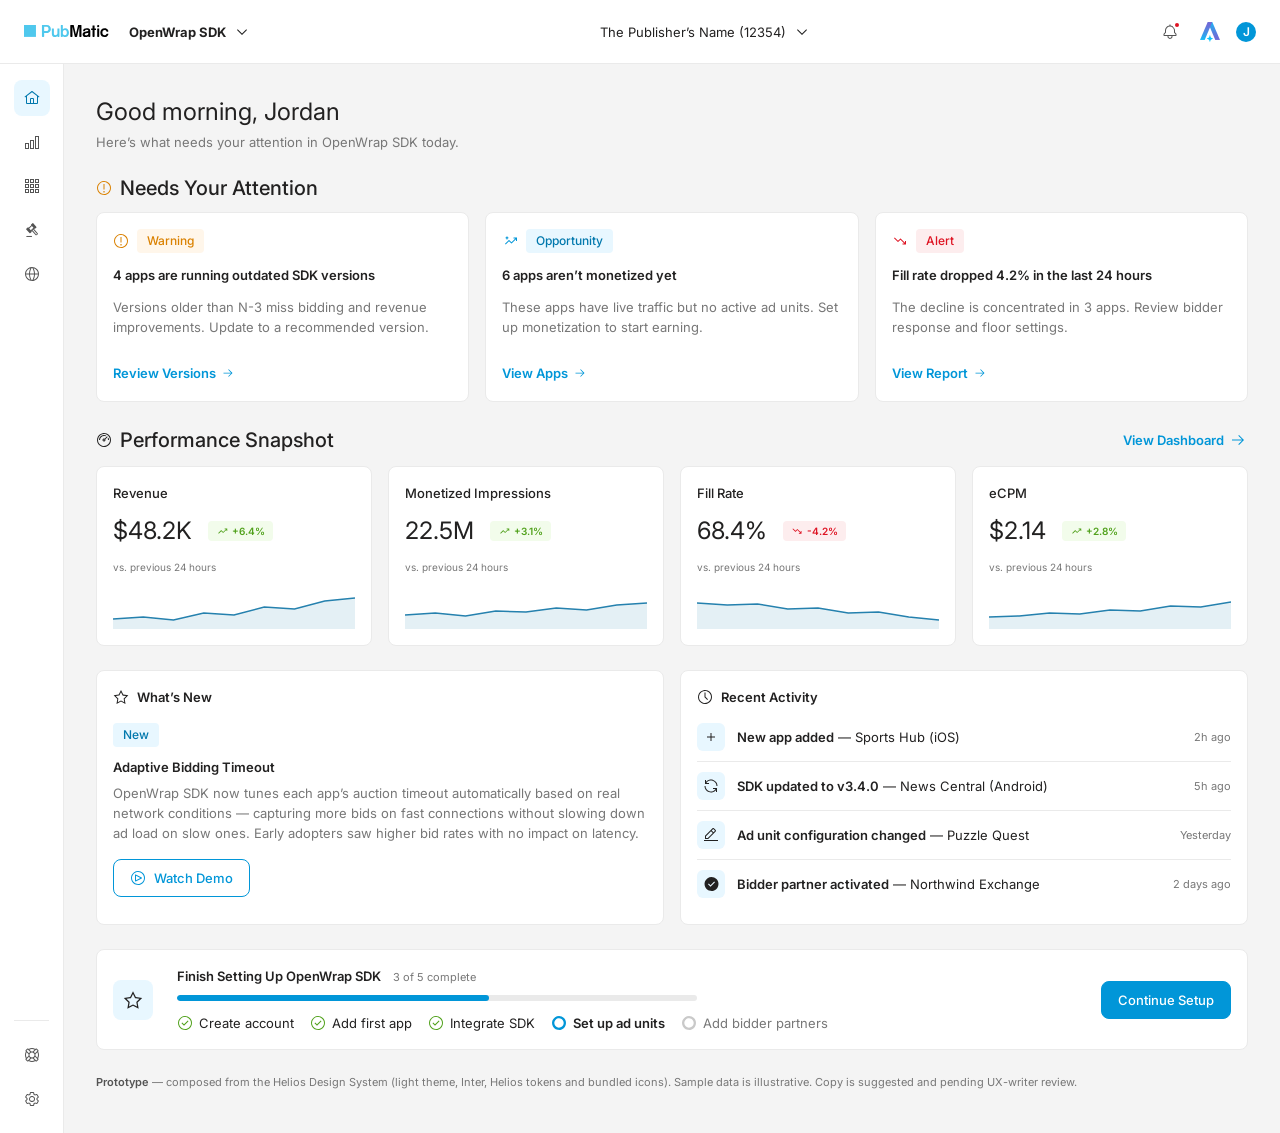
==== index.html @ 905ade4c "Add files via upload" ====
<!DOCTYPE html>
<html lang="en">
<head>
<meta charset="utf-8">
<meta name="viewport" content="width=device-width, initial-scale=1">
<title>OpenWrap SDK — Home</title>
<link rel="preconnect" href="https://fonts.googleapis.com">
<link rel="preconnect" href="https://fonts.gstatic.com" crossorigin>
<link href="https://fonts.googleapis.com/css2?family=Inter:wght@400;500;600;700&display=swap" rel="stylesheet">
<style>
  /* ================= Helios tokens ================= */
  :root{
    --brand-10:#F9FDFF; --brand-20:#E8F7FF; --brand-30:#D5F2FF; --brand-40:#C5EDFF;
    --brand-50:#6DD2FE; --brand-60:#2FBEFE; --brand-70:#05B1FE; --brand-80:#0196D8;
    --brand-90:#0178AD; --brand-100:#016997;
    --gray-10:#FFFFFF; --gray-20:#F9F9F9; --gray-30:#F4F4F4; --gray-40:#EAEAEA;
    --gray-50:#D5D5D5; --gray-60:#C9C9C9; --gray-70:#999999; --gray-80:#777777;
    --gray-90:#545454; --gray-100:#222121;
    --red-20:#FDEDEE; --red-80:#DE1322; --green-20:#F2FCEB; --green-80:#50A11B;
    --orange-20:#FFF6EA; --orange-80:#DA8101;
    --text-primary:#222121; --text-secondary:#0178AD; --text-brand:#0196D8;
    --text-alt:#777777; --text-disabled:#999999; --link:#0196D8;
    --bg-gray:#F4F4F4; --surface:#FFFFFF; --border:#C9C9C9; --border-light:#EAEAEA;
    --divider:#D5D5D5;
    --radius-sm:4px; --radius-md:6px; --radius-lg:8px; --radius-xl:12px;
    --dv-1:#003B5C; --dv-5:#2581AE;
    --shadow-menu:0px 2px 6px rgba(34,33,33,0.3);
  }
  *{box-sizing:border-box;}
  html,body{margin:0;padding:0;}
  body{font-family:'Inter',-apple-system,BlinkMacSystemFont,'Segoe UI',Roboto,sans-serif;
    font-size:13px;line-height:20px;color:var(--text-primary);background:var(--bg-gray);}
  svg{display:block;}
  a{color:var(--link);text-decoration:none;}
  button{font-family:inherit;cursor:pointer;}
  h1,h2,h3{margin:0;color:var(--text-primary);font-weight:400;}

  /* icon helper — sprite symbols use fill:currentColor */
  .ic{flex:none;color:var(--text-primary);}
  .s12{width:12px;height:12px;} .s16{width:16px;height:16px;} .s20{width:20px;height:20px;}

  /* ================= App shell ================= */
  .app{min-height:100vh;display:flex;flex-direction:column;}

  /* ---- Top Nav (64px, white, border-bottom gray/40) ---- */
  .topnav{height:64px;flex:none;background:var(--surface);border-bottom:1px solid var(--gray-40);
    display:flex;align-items:center;justify-content:space-between;padding:0 24px;position:relative;z-index:50;}
  .tn-group{display:flex;align-items:center;}
  .tn-left{gap:16px;}
  .tn-logo{display:block;}
  .tn-trigger{display:inline-flex;align-items:center;gap:8px;background:none;border:none;padding:6px 4px;
    color:var(--text-primary);font-size:13px;line-height:20px;border-radius:var(--radius-sm);}
  .tn-trigger:hover{background:var(--gray-30);}
  .tn-prod{font-weight:700;}
  .tn-acct{font-weight:400;}
  .tn-right{gap:16px;}
  .tn-iconbtn{display:inline-flex;align-items:center;justify-content:center;background:none;border:none;
    padding:6px;border-radius:var(--radius-sm);color:var(--gray-90);}
  .tn-iconbtn:hover{background:var(--gray-30);}
  .avatar{width:20px;height:20px;border-radius:50%;background:var(--brand-80);color:#fff;
    font-size:12px;font-weight:600;display:inline-flex;align-items:center;justify-content:center;border:none;}
  .chev{display:inline-flex;align-items:center;line-height:0;color:var(--text-primary);}

  /* menus */
  .menu{position:absolute;top:100%;background:var(--surface);border-radius:var(--radius-md);
    box-shadow:var(--shadow-menu);z-index:60;overflow:hidden;}
  .menu[hidden]{display:none;}
  .menu-row{display:flex;align-items:center;font-size:13px;line-height:20px;color:var(--text-primary);
    padding:7.5px 16px;width:100%;background:none;border:none;text-align:left;gap:10px;}
  .menu-row:hover{background:var(--gray-30);}
  /* product switcher */
  .menu-prod{width:134px;padding:6px 0;left:24px;}
  .menu-prod .menu-row.active{background:var(--brand-30);color:var(--text-secondary);font-weight:700;}
  /* account selector */
  .menu-acct{width:431px;left:50%;transform:translateX(-50%);}
  .acct-search{padding:16px;}
  .acct-search .field{display:flex;align-items:center;gap:8px;border:1px solid var(--border);
    border-radius:var(--radius-md);padding:10px 7.5px;color:var(--text-alt);}
  .acct-search input{border:none;outline:none;font-family:inherit;font-size:13px;color:var(--text-primary);width:100%;background:none;}
  .acct-cols{display:grid;grid-template-columns:1.4fr 1fr 1.2fr;padding:0 0 8px;}
  .acct-colhead{font-size:10px;font-weight:700;line-height:16px;color:var(--gray-60);padding:0 16px 6px;text-transform:uppercase;}
  .acct-cell{font-size:13px;line-height:20px;padding:7.5px 16px;color:var(--text-primary);}
  .acct-row-sel .acct-cell{background:var(--brand-30);}
  /* profile menu */
  .menu-profile{width:210px;right:24px;left:auto;}
  .pf-details{padding:16px;border-bottom:1px solid var(--gray-40);}
  .pf-name{font-size:13px;font-weight:700;line-height:20px;}
  .pf-acct{font-size:13px;font-weight:600;line-height:20px;color:var(--text-alt);margin-top:2px;}
  .pf-table{margin-top:12px;display:flex;flex-direction:column;gap:8px;}
  .pf-trow{display:flex;gap:16px;}
  .pf-label{width:96px;font-size:13px;font-weight:500;color:var(--text-disabled);}
  .pf-val{font-size:13px;color:var(--text-primary);}
  .pf-action{display:flex;align-items:center;gap:10px;font-size:13px;padding:7.5px 16px;color:var(--text-primary);background:none;border:none;width:100%;text-align:left;}
  .pf-action:hover{background:var(--gray-30);}
  /* notifications */
  .bell-wrap{position:relative;display:inline-flex;}
  .notif-dot{position:absolute;top:3px;right:3px;width:8px;height:8px;border-radius:50%;background:var(--red-80);border:2px solid var(--surface);pointer-events:none;}
  .notif-dot[hidden]{display:none;}
  .notif-menu{position:absolute;top:100%;right:0;width:360px;background:var(--surface);border-radius:var(--radius-md);box-shadow:var(--shadow-menu);z-index:60;overflow:hidden;}
  .notif-menu[hidden]{display:none;}
  .notif-head{display:flex;align-items:center;justify-content:space-between;padding:14px 16px;border-bottom:1px solid var(--gray-40);}
  .notif-head .title{font-size:13px;font-weight:600;color:var(--text-primary);}
  .notif-markall{background:none;border:none;font-size:13px;color:var(--link);padding:0;}
  .notif-markall:hover{text-decoration:underline;}
  .notif-markall[hidden]{display:none;}
  .notif-item{display:flex;gap:12px;padding:14px 16px;border-top:1px solid var(--gray-40);position:relative;background:var(--surface);}
  .notif-item:first-of-type{border-top:none;}
  .notif-ic{width:28px;height:28px;flex:none;border-radius:var(--radius-md);display:flex;align-items:center;justify-content:center;}
  .notif-ic.warn{background:var(--orange-20);color:var(--orange-80);}
  .notif-ic.opp{background:var(--brand-20);color:var(--brand-80);}
  .notif-body{flex:1;min-width:0;}
  .notif-title{font-size:13px;font-weight:600;line-height:18px;color:var(--text-primary);padding-right:14px;}
  .notif-support{font-size:13px;line-height:18px;color:var(--text-alt);margin-top:2px;}
  .notif-foot{display:flex;align-items:center;justify-content:space-between;gap:12px;margin-top:8px;}
  .notif-cta{display:inline-flex;align-items:center;gap:5px;background:none;border:none;padding:0;font-size:13px;font-weight:600;color:var(--link);}
  .notif-cta .ic{color:var(--link);}
  .notif-cta:hover{text-decoration:underline;}
  .notif-time{font-size:11px;line-height:16px;color:var(--text-alt);}
  .row-dot{position:absolute;top:16px;right:16px;width:8px;height:8px;border-radius:50%;background:var(--brand-80);}
  .notif-item:not(.is-unread) .row-dot{display:none;}

  /* ---- Body: collapsed side-nav rail (expands on hover) + content ---- */
  .body{flex:1;position:relative;min-height:0;padding-left:64px;}
  .sidenav{position:absolute;left:0;top:0;bottom:0;width:64px;background:var(--surface);
    border-right:1px solid var(--gray-40);padding:12px 0;display:flex;flex-direction:column;
    overflow:hidden;white-space:nowrap;z-index:40;transition:width .18s ease;}
  .sidenav:hover{width:240px;box-shadow:2px 0 8px rgba(34,33,33,.12);}
  .nav-item{display:flex;align-items:center;height:44px;background:none;border:none;margin:0;padding:0;width:100%;
    text-align:left;color:var(--gray-90);font-size:13px;line-height:20px;text-decoration:none;cursor:pointer;}
  .nav-iconbox{width:36px;height:36px;border-radius:var(--radius-lg);display:flex;align-items:center;
    justify-content:center;flex:none;margin:0 14px;}
  .nav-iconbox .ic{color:var(--gray-90);}
  .nav-item:hover .nav-iconbox{background:var(--gray-30);}
  .nav-item.active .nav-iconbox{background:var(--brand-20);}
  .nav-item.active .nav-iconbox .ic{color:var(--text-secondary);}
  .nav-item.active{color:var(--brand-90);font-weight:600;}
  .nav-label{flex:1;opacity:0;transition:opacity .12s;}
  .nav-count{font-size:11px;font-weight:600;color:var(--text-alt);margin-right:16px;opacity:0;transition:opacity .12s;}
  .nav-groupchev{margin-right:14px;display:inline-flex;align-items:center;line-height:0;opacity:0;transition:opacity .12s,transform .15s;}
  .sidenav:hover .nav-label,.sidenav:hover .nav-count,.sidenav:hover .nav-groupchev{opacity:1;}
  .nav-group[aria-expanded="true"] .nav-groupchev{transform:rotate(180deg);}
  .nav-divider{height:1px;background:var(--gray-40);margin:12px 14px;}
  .nav-spacer{flex:1;}
  .nav-sub{display:flex;flex-direction:column;}
  .sidenav:not(:hover) .nav-sub{display:none;}
  .nav-sub[hidden]{display:none;}
  .nav-subitem{display:flex;align-items:center;height:36px;padding-left:64px;color:var(--gray-90);
    font-size:13px;line-height:20px;text-decoration:none;}
  .nav-subitem:hover{background:var(--gray-30);}
  .nav-subitem.active{background:var(--brand-20);color:var(--brand-90);font-weight:600;}

  .content{height:100%;overflow:auto;background:var(--bg-gray);}
  .wrap{max-width:1240px;margin:0 auto;padding:32px;}

  /* greeting / page title */
  .greeting{margin-bottom:24px;}
  .greeting h1{font-size:24px;line-height:32px;font-weight:400;}
  .greeting p{margin:4px 0 0;font-size:13px;line-height:20px;color:var(--gray-80);}

  /* section heading */
  .sec{margin-bottom:24px;}
  .sec-head{display:flex;align-items:center;justify-content:space-between;margin-bottom:12px;}
  .sec-title{display:flex;align-items:center;gap:8px;font-size:20px;line-height:24px;font-weight:500;color:var(--text-primary);}
  .sec-title .ic{color:var(--text-primary);}
  .link-cta{display:inline-flex;align-items:center;gap:6px;font-size:13px;font-weight:600;color:var(--link);background:none;border:none;padding:4px 2px;}
  .link-cta .ic{color:var(--link);}
  .link-cta:hover{text-decoration:underline;}

  .card{background:var(--surface);border:1px solid var(--border-light);border-radius:var(--radius-lg);}

  /* NEEDS ATTENTION */
  .attn-grid{display:grid;grid-template-columns:repeat(3,1fr);gap:16px;}
  .attn{padding:16px;display:flex;flex-direction:column;gap:12px;}
  .attn-top{display:flex;align-items:center;gap:8px;}
  .chip{display:inline-flex;align-items:center;padding:4px 10px;border-radius:var(--radius-sm);
    font-size:12px;font-weight:500;line-height:16px;}
  .chip-warn{background:var(--orange-20);color:var(--orange-80);}
  .chip-info{background:var(--brand-20);color:var(--text-secondary);}
  .chip-err{background:var(--red-20);color:var(--red-80);}
  .attn-icon-warn{color:var(--orange-80);} .attn-icon-info{color:var(--brand-80);} .attn-icon-err{color:var(--red-80);}
  .attn h3{font-size:13px;line-height:20px;font-weight:600;color:var(--text-primary);}
  .attn p{margin:0;font-size:13px;line-height:20px;color:var(--text-alt);}
  .attn .spacer{flex:1;}
  .attn-cta{display:inline-flex;align-items:center;gap:6px;align-self:flex-start;
    font-size:13px;font-weight:600;color:var(--link);background:none;border:none;padding:4px 0;}
  .attn-cta .ic{color:var(--link);}
  .attn-cta:hover{text-decoration:underline;}

  /* PERFORMANCE SNAPSHOT (Call Out Card style KPIs w/ sparkline) */
  .kpi-grid{display:grid;grid-template-columns:repeat(4,1fr);gap:16px;}
  .kpi{padding:16px;display:flex;flex-direction:column;gap:12px;overflow:hidden;}
  .kpi-label{font-size:13px;font-weight:500;color:var(--text-primary);}
  .kpi-valrow{display:flex;align-items:center;gap:16px;}
  .kpi-val{font-size:24px;line-height:32px;color:var(--text-primary);font-weight:400;}
  .chg{display:inline-flex;align-items:center;gap:4px;padding:2px 8px;border-radius:var(--radius-sm);
    font-size:10px;font-weight:600;line-height:16px;}
  .chg-up{background:var(--green-20);color:var(--green-80);} .chg-up .ic{color:var(--green-80);}
  .chg-dn{background:var(--red-20);color:var(--red-80);} .chg-dn .ic{color:var(--red-80);}
  .kpi-cap{font-size:10px;line-height:16px;color:var(--text-alt);}
  .spark{width:100%;height:40px;margin-top:2px;}

  /* WHAT'S NEW + RECENT ACTIVITY */
  .two-col{display:grid;grid-template-columns:1fr 1fr;gap:16px;}
  .pane{padding:16px;}
  .pane-head{display:flex;align-items:center;gap:8px;margin-bottom:16px;}
  .pane-head h3{font-size:13px;font-weight:600;color:var(--text-primary);}
  .pane-head .ic{color:var(--text-primary);}
  /* whats new */
  .wn-kicker{display:inline-flex;align-items:center;padding:4px 10px;border-radius:var(--radius-sm);
    background:var(--brand-20);color:var(--text-secondary);font-size:12px;font-weight:500;line-height:16px;margin-bottom:10px;}
  .wn-title{font-size:13px;font-weight:600;line-height:20px;margin-bottom:6px;}
  .wn-body{font-size:13px;line-height:20px;color:var(--text-alt);margin:0 0 16px;}
  .btn-secondary{display:inline-flex;align-items:center;gap:8px;background:var(--surface);
    border:1px solid var(--brand-80);color:var(--brand-80);border-radius:var(--radius-lg);
    font-size:13px;font-weight:500;line-height:20px;padding:8px 16px;}
  .btn-secondary .ic{color:var(--brand-80);}
  .btn-secondary:hover{background:var(--brand-20);}
  .btn-primary{display:inline-flex;align-items:center;gap:8px;background:var(--brand-80);
    border:1px solid var(--brand-80);color:#fff;border-radius:var(--radius-lg);
    font-size:13px;font-weight:500;line-height:20px;padding:8px 16px;white-space:nowrap;}
  .btn-primary .ic{color:#fff;}
  .btn-primary:hover:not(:disabled){background:var(--brand-70);border-color:var(--brand-70);}
  .btn-primary:disabled{background:var(--gray-40);border-color:var(--gray-40);color:var(--text-disabled);cursor:default;}
  .btn-primary:disabled .ic{color:var(--green-80);}
  /* recent activity feed */
  .feed{display:flex;flex-direction:column;}
  .feed-row{display:flex;align-items:center;gap:12px;padding:10px 0;border-top:1px solid var(--gray-40);}
  .feed-row:first-child{border-top:none;padding-top:0;}
  .feed-ic{width:28px;height:28px;flex:none;border-radius:var(--radius-md);background:var(--brand-20);
    display:flex;align-items:center;justify-content:center;color:var(--text-secondary);}
  .feed-c{flex:1;min-width:0;}
  .feed-t{font-size:13px;line-height:20px;color:var(--text-primary);}
  .feed-t b{font-weight:600;}
  .feed-s{font-size:11px;line-height:16px;color:var(--text-alt);}
  .feed-time{font-size:11px;line-height:16px;color:var(--text-alt);flex:none;}

  /* GETTING STARTED */
  .gs{padding:16px;display:flex;align-items:center;gap:24px;}
  .gs-icon{width:40px;height:40px;flex:none;border-radius:var(--radius-lg);background:var(--brand-20);
    display:flex;align-items:center;justify-content:center;color:var(--text-secondary);}
  .gs-body{flex:1;min-width:0;}
  .gs-titlerow{display:flex;align-items:baseline;gap:12px;margin-bottom:8px;}
  .gs-title{font-size:13px;font-weight:600;color:var(--text-primary);}
  .gs-pct{font-size:11px;color:var(--text-alt);}
  .gs-progress{height:6px;border-radius:999px;background:var(--gray-40);overflow:hidden;max-width:520px;}
  .gs-progress i{display:block;height:100%;background:var(--brand-80);border-radius:999px;}
  .gs-steps{display:flex;flex-wrap:wrap;gap:16px;margin-top:12px;}
  .gs-step{display:inline-flex;align-items:center;gap:6px;font-size:13px;line-height:20px;color:var(--text-alt);}
  .gs-step.done{color:var(--text-primary);} .gs-step.done .ic{color:var(--green-80);}
  .gs-step.current{color:var(--text-primary);font-weight:600;} .gs-step.current .ic{color:var(--brand-80);}
  .gs-step .ic{color:var(--gray-60);}

  .proto-note{margin-top:24px;font-size:11px;line-height:16px;color:var(--text-alt);}
  .proto-note b{color:var(--gray-90);font-weight:600;}

  /* ---- Version Health drawer ---- */
  .drawer-backdrop{position:fixed;inset:0;background:rgba(34,33,33,.35);z-index:80;opacity:0;transition:opacity .2s;}
  .drawer-backdrop.show{opacity:1;}
  .drawer-backdrop[hidden]{display:none;}
  .drawer{position:fixed;top:0;right:0;bottom:0;width:448px;max-width:92vw;background:var(--surface);z-index:90;
    box-shadow:-4px 0 24px rgba(16,24,40,.18);display:flex;flex-direction:column;transform:translateX(100%);transition:transform .24s ease;}
  .drawer.show{transform:translateX(0);}
  .drawer[hidden]{display:none;}
  .drawer-head{display:flex;justify-content:flex-end;padding:16px 20px 0;flex:none;}
  .drawer-close{background:none;border:none;padding:6px;border-radius:var(--radius-sm);color:var(--gray-90);}
  .drawer-close:hover{background:var(--gray-30);}
  .drawer-body{padding:0 24px 24px;overflow:auto;}
  .drawer-title{font-size:18px;font-weight:700;line-height:24px;margin-bottom:12px;}
  .vh-lead{font-size:13px;line-height:20px;color:var(--text-primary);margin:0 0 20px;}
  .vh-lead b{font-weight:700;}
  .vh-sub{font-size:13px;font-weight:600;margin-bottom:12px;}
  .donut-wrap{display:flex;flex-direction:column;align-items:center;gap:20px;margin-bottom:8px;}
  .donut{width:200px;height:200px;}
  .vh-legend{width:100%;display:flex;flex-direction:column;gap:12px;}
  .lg-row{display:flex;align-items:center;gap:12px;font-size:13px;}
  .lg-dot{width:12px;height:12px;border-radius:3px;flex:none;}
  .lg-name{flex:1;color:var(--text-primary);}
  .lg-apps{width:64px;color:var(--text-alt);}
  .lg-apps b,.lg-req b{color:var(--text-primary);font-weight:600;}
  .lg-req{width:120px;text-align:right;color:var(--text-alt);}
  .drawer-divider{height:1px;background:var(--gray-40);margin:24px 0;}
  .vh-count-title{font-size:13px;font-weight:600;margin-bottom:16px;}
  .vh-controls{display:flex;align-items:center;justify-content:space-between;gap:12px;margin-bottom:16px;}
  .tabs{display:inline-flex;border:1px solid var(--border);border-radius:var(--radius-md);overflow:hidden;}
  .tabs button{border:none;background:none;padding:6px 14px;font-size:13px;color:var(--text-alt);}
  .tabs button.active{background:var(--brand-20);color:var(--text-secondary);font-weight:600;}
  .tabs button+button{border-left:1px solid var(--border);}
  .vh-list{display:flex;flex-direction:column;}
  .vh-item{display:flex;align-items:center;gap:12px;padding:10px 0;border-top:1px solid var(--gray-40);}
  .vh-item:first-child{border-top:none;}
  .vh-ava{width:28px;height:28px;border-radius:50%;flex:none;display:flex;align-items:center;justify-content:center;color:#fff;font-size:12px;font-weight:600;}
  .vh-name{flex:1;font-size:13px;font-weight:600;color:var(--text-primary);}
  .vh-ver{font-size:13px;color:var(--text-alt);font-variant-numeric:tabular-nums;margin-right:4px;white-space:nowrap;}
  .chip{display:inline-flex;align-items:center;padding:4px 10px;border-radius:var(--radius-sm);font-size:12px;font-weight:500;line-height:16px;}
  .chip-warn2{background:var(--orange-20);color:var(--orange-80);}
  .chip-err2{background:var(--red-20);color:var(--red-80);}
  .vh-more{display:block;text-align:center;margin-top:12px;font-size:13px;font-weight:600;color:var(--link);}
  .toast{position:fixed;bottom:24px;left:50%;transform:translateX(-50%) translateY(20px);background:var(--gray-100);
    color:#fff;font-size:13px;font-weight:500;padding:10px 16px;border-radius:var(--radius-md);z-index:100;
    display:flex;align-items:center;gap:8px;opacity:0;transition:opacity .2s,transform .2s;pointer-events:none;}
  .toast.show{opacity:1;transform:translateX(-50%) translateY(0);}
  .toast .ic{color:#fff;}
</style>
</head>
<body>

<!-- ===================== ICON SPRITE (real Helios SVGs, fill→currentColor) ===================== -->
<svg width="0" height="0" style="position:absolute" aria-hidden="true">
  <symbol id="i-chevron-down" viewBox="0 0 16 16"><path d="M8 11L3 6.00005L3.7 5.30005L8 9.60005L12.3 5.30005L13 6.00005L8 11Z" fill="currentColor"/></symbol>
  <symbol id="i-chevron-up" viewBox="0 0 16 16"><path d="M8 5L13 10L12.3 10.7L8 6.4L3.7 10.7L3 10L8 5Z" fill="currentColor"/></symbol>
  <symbol id="i-alert" viewBox="0 0 16 16"><path d="M14.3535 9.6465L13 8.29295V6.5C12.9984 5.26098 12.5374 4.06655 11.7062 3.1477C10.875 2.22884 9.73266 1.65082 8.5 1.5254V0.5H7.5V1.5254C6.26734 1.65082 5.12496 2.22884 4.29377 3.1477C3.46257 4.06655 3.0016 5.26098 3 6.5V8.29295L1.64645 9.6465C1.55269 9.74025 1.50002 9.86741 1.5 10V11.5C1.5 11.6326 1.55268 11.7598 1.64645 11.8536C1.74021 11.9473 1.86739 12 2 12H5.5V12.3884C5.48916 13.0227 5.71276 13.6387 6.12794 14.1183C6.54313 14.598 7.1207 14.9076 7.75 14.9878C8.09757 15.0222 8.44852 14.9836 8.78026 14.8743C9.112 14.765 9.4172 14.5875 9.67622 14.3532C9.93524 14.1189 10.1423 13.8329 10.2842 13.5138C10.4261 13.1946 10.4996 12.8493 10.5 12.5V12H14C14.1326 12 14.2598 11.9473 14.3536 11.8536C14.4473 11.7598 14.5 11.6326 14.5 11.5V10C14.5 9.86741 14.4473 9.74025 14.3535 9.6465ZM9.5 12.5C9.5 12.8978 9.34196 13.2794 9.06066 13.5607C8.77936 13.842 8.39782 14 8 14C7.60218 14 7.22064 13.842 6.93934 13.5607C6.65804 13.2794 6.5 12.8978 6.5 12.5V12H9.5V12.5ZM13.5 11H2.5V10.2071L3.8535 8.8535C3.94727 8.75975 3.99997 8.6326 4 8.5V6.5C4 5.43913 4.42143 4.42172 5.17157 3.67157C5.92172 2.92143 6.93913 2.5 8 2.5C9.06087 2.5 10.0783 2.92143 10.8284 3.67157C11.5786 4.42172 12 5.43913 12 6.5V8.5C12 8.6326 12.0527 8.75975 12.1465 8.8535L13.5 10.2071V11Z" fill="currentColor"/></symbol>
  <symbol id="i-home" viewBox="0 0 32 32"><path d="M16.6123,2.2138a1.01,1.01,0,0,0-1.2427,0L1,13.4194l1.2427,1.5717L4,13.6209V26a2.0041,2.0041,0,0,0,2,2H26a2.0037,2.0037,0,0,0,2-2V13.63L29.7573,15,31,13.4282ZM18,26H14V18h4Zm2,0V18a2.0023,2.0023,0,0,0-2-2H14a2.002,2.002,0,0,0-2,2v8H6V12.0615l10-7.79,10,7.8005V26Z" fill="currentColor"/></symbol>
  <symbol id="i-apps" viewBox="0 0 16 16"><path d="M4 2V4H2V2H4ZM5 1H1V5H5V1ZM9 2V4H7V2H9ZM10 1H6V5H10V1ZM14 2V4H12V2H14ZM15 1H11V5H15V1ZM4 7V9H2V7H4ZM5 6H1V10H5V6ZM9 7V9H7V7H9ZM10 6H6V10H10V6ZM14 7V9H12V7H14ZM15 6H11V10H15V6ZM4 12V14H2V12H4ZM5 11H1V15H5V11ZM9 12V14H7V12H9ZM10 11H6V15H10V11ZM14 12V14H12V12H14ZM15 11H11V15H15V11Z" fill="currentColor"/></symbol>
  <symbol id="i-reporting" viewBox="0 0 16 16"><path d="M15 15H11V2H15V15ZM12 14H14V3H12V14Z" fill="currentColor"/><path d="M10 15H6V6H10V15ZM7 14H9V7H7V14Z" fill="currentColor"/><path d="M5 15H1V9H5V15ZM2 14H4V10H2V14Z" fill="currentColor"/></symbol>
  <symbol id="i-performance" viewBox="0 0 16 16"><path d="M8.00001 4.00001C8.53649 3.99948 9.06753 4.10753 9.56116 4.31766L10.3092 3.56961C9.54767 3.1709 8.6961 2.97554 7.83692 3.00245C6.97775 3.02935 6.14007 3.2776 5.40497 3.72318C4.66987 4.16875 4.06225 4.79655 3.64092 5.54581C3.21959 6.29507 2.99883 7.14041 3 8.00001H4C4.00122 6.93952 4.42304 5.92281 5.17292 5.17293C5.9228 4.42304 6.93951 4.00123 8.00001 4.00001Z" fill="currentColor"/><path fill-rule="evenodd" clip-rule="evenodd" d="M11 4.29297L11.7071 5.00002L9.3497 7.35737C9.44744 7.55758 9.49881 7.77723 9.5 8.00002C9.5 8.29669 9.41203 8.5867 9.24721 8.83337C9.08238 9.08005 8.84811 9.27231 8.57403 9.38584C8.29994 9.49937 7.99834 9.52907 7.70737 9.4712C7.41639 9.41332 7.14912 9.27046 6.93934 9.06068C6.72956 8.8509 6.5867 8.58363 6.52882 8.29265C6.47094 8.00168 6.50065 7.70008 6.61418 7.42599C6.72771 7.1519 6.91997 6.91764 7.16665 6.75281C7.41332 6.58799 7.70333 6.50002 8 6.50002C8.22279 6.50121 8.44244 6.55258 8.64265 6.65032L11 4.29297ZM7.72222 8.41575C7.80444 8.47069 7.90111 8.50002 8 8.50002C8.13256 8.49985 8.25963 8.44711 8.35336 8.35338C8.44709 8.25965 8.49983 8.13257 8.5 8.00002C8.5 7.90113 8.47068 7.80446 8.41574 7.72223C8.3608 7.64001 8.28271 7.57592 8.19134 7.53808C8.09998 7.50024 7.99945 7.49033 7.90246 7.50963C7.80547 7.52892 7.71637 7.57654 7.64645 7.64647C7.57652 7.71639 7.5289 7.80548 7.50961 7.90247C7.49032 7.99946 7.50022 8.1 7.53806 8.19136C7.5759 8.28272 7.63999 8.36081 7.72222 8.41575Z" fill="currentColor"/><path d="M12.4304 5.69092C12.8046 6.40309 13.0001 7.19553 13 8.00002H12C12.0006 7.46356 11.8925 6.93255 11.6824 6.43897L12.4304 5.69092Z" fill="currentColor"/><path fill-rule="evenodd" clip-rule="evenodd" d="M4.11101 13.8203C5.26216 14.5895 6.61553 15 8 15C9.85588 14.9979 11.6351 14.2597 12.9474 12.9474C14.2597 11.6351 14.9979 9.85588 15 8C15 6.61553 14.5895 5.26216 13.8203 4.11101C13.0511 2.95987 11.9579 2.06266 10.6788 1.53285C9.3997 1.00303 7.99224 0.86441 6.63437 1.13451C5.2765 1.4046 4.02922 2.07129 3.05026 3.05026C2.07129 4.02922 1.4046 5.2765 1.13451 6.63437C0.86441 7.99224 1.00303 9.3997 1.53285 10.6788C2.06266 11.9579 2.95987 13.0511 4.11101 13.8203ZM4.66658 3.01119C5.65328 2.3519 6.81332 2 8 2C9.59075 2.00182 11.1158 2.63454 12.2406 3.75936C13.3655 4.88419 13.9982 6.40926 14 8C14 9.18669 13.6481 10.3467 12.9888 11.3334C12.3295 12.3201 11.3925 13.0892 10.2961 13.5433C9.19975 13.9974 7.99335 14.1162 6.82946 13.8847C5.66558 13.6532 4.59648 13.0818 3.75736 12.2426C2.91825 11.4035 2.3468 10.3344 2.11529 9.17054C1.88378 8.00666 2.0026 6.80026 2.45673 5.7039C2.91085 4.60755 3.67989 3.67047 4.66658 3.01119Z" fill="currentColor"/></symbol>
  <symbol id="i-domains" viewBox="0 0 16 16"><path d="M8 1C6.61553 1 5.26216 1.41054 4.11101 2.17971C2.95987 2.94888 2.06266 4.04213 1.53285 5.32122C1.00303 6.6003 0.86441 8.00776 1.13451 9.36563C1.4046 10.7235 2.07129 11.9708 3.05026 12.9497C4.02922 13.9287 5.2765 14.5954 6.63437 14.8655C7.99224 15.1356 9.3997 14.997 10.6788 14.4672C11.9579 13.9373 13.0511 13.0401 13.8203 11.889C14.5895 10.7378 15 9.38447 15 8C15 6.14348 14.2625 4.36301 12.9497 3.05025C11.637 1.7375 9.85652 1 8 1ZM14 7.5H11C10.9416 5.65854 10.4646 3.85458 9.605 2.225C10.7893 2.54895 11.8457 3.22842 12.6316 4.17171C13.4175 5.115 13.8952 6.27669 14 7.5ZM8 14C7.88846 14.0075 7.77654 14.0075 7.665 14C6.62915 12.3481 6.05426 10.4491 6 8.5H10C9.95026 10.4477 9.38058 12.3466 8.35 14C8.23348 14.0082 8.11653 14.0082 8 14ZM6 7.5C6.04975 5.55234 6.61942 3.65341 7.65 2C7.87264 1.97498 8.09737 1.97498 8.32 2C9.36114 3.6504 9.94124 5.54953 10 7.5H6ZM6.38 2.225C5.52565 3.85582 5.05373 5.65972 5 7.5H2C2.10485 6.27669 2.58247 5.115 3.3684 4.17171C4.15432 3.22842 5.21072 2.54895 6.395 2.225H6.38ZM2.025 8.5H5.025C5.07718 10.3399 5.54739 12.1438 6.4 13.775C5.21943 13.4476 4.16739 12.7666 3.38528 11.8236C2.60317 10.8806 2.12848 9.72076 2.025 8.5ZM9.605 13.775C10.4646 12.1454 10.9416 10.3415 11 8.5H14C13.8952 9.72331 13.4175 10.885 12.6316 11.8283C11.8457 12.7716 10.7893 13.4511 9.605 13.775Z" fill="currentColor"/></symbol>
  <symbol id="i-bid" viewBox="0 0 16 16"><path fill-rule="evenodd" clip-rule="evenodd" d="M7.09968 2.41405C6.89261 2.59674 6.87285 2.9127 7.05554 3.11977L7.27745 3.3713L4.5996 5.73386L4.39393 5.50075C4.21124 5.29368 3.89528 5.27392 3.68821 5.45661L2.27371 6.70457C2.06664 6.88726 2.04687 7.20323 2.22956 7.4103L5.48531 11.1005C5.668 11.3076 5.98396 11.3274 6.19104 11.1447L7.60553 9.8967C7.81261 9.71401 7.83237 9.39804 7.64968 9.19097L7.42788 8.93958L7.66927 8.72661L11.5215 13.0929C11.6674 13.2583 11.8863 13.347 12.1299 13.3397C12.3737 13.3326 12.6228 13.2297 12.8216 13.0549L13.5155 12.4428C13.6136 12.3562 13.6976 12.2536 13.7607 12.1421C13.8239 12.0307 13.8661 11.9117 13.8846 11.7924C13.9031 11.6732 13.8981 11.5553 13.8686 11.4467C13.8392 11.338 13.7875 11.2396 13.7154 11.1578L9.86291 6.79124L10.1057 6.57701L10.3113 6.80999C10.494 7.01707 10.8099 7.03683 11.017 6.85414L12.4315 5.60618C12.6386 5.42349 12.6583 5.10752 12.4757 4.90045L9.21991 1.21023C9.03722 1.00316 8.72126 0.983395 8.51418 1.16609L7.09968 2.41405ZM12.2714 12.4313L8.41914 8.06502L9.11304 7.45283L12.9655 11.8194L12.2714 12.4313ZM7.93903 4.12117L9.44415 5.82714L6.7663 8.18971L5.26118 6.48373L7.93903 4.12117Z" fill="currentColor"/><path d="M2.37109 13.9595H7.91365V14.9595H2.37109V13.9595Z" fill="currentColor"/></symbol>
  <symbol id="i-settings" viewBox="0 0 16 16"><path d="M13.5 8.37996C13.5 8.25496 13.5 8.12996 13.5 7.99996C13.5 7.86996 13.5 7.74496 13.5 7.61496L14.46 6.77496C14.637 6.61898 14.7531 6.40547 14.7879 6.17216C14.8226 5.93885 14.7738 5.70075 14.65 5.49996L13.47 3.49996C13.3823 3.34809 13.2562 3.22195 13.1044 3.13419C12.9526 3.04643 12.7804 3.00014 12.605 2.99996C12.4963 2.99913 12.3882 3.01601 12.285 3.04996L11.07 3.45996C10.8602 3.32056 10.6414 3.19529 10.415 3.08496L10.16 1.82496C10.1143 1.59476 9.98905 1.38798 9.80623 1.24081C9.62341 1.09364 9.39466 1.01546 9.16 1.01996H6.82C6.58535 1.01546 6.3566 1.09364 6.17378 1.24081C5.99096 1.38798 5.86573 1.59476 5.82 1.82496L5.565 3.08496C5.33697 3.19526 5.11649 3.32053 4.905 3.45996L3.715 3.02996C3.61065 3.00277 3.50259 2.99264 3.395 2.99996C3.21964 3.00014 3.04741 3.04643 2.89559 3.13419C2.74376 3.22195 2.61769 3.34809 2.53 3.49996L1.35 5.49996C1.2333 5.70045 1.18993 5.93529 1.22733 6.16424C1.26473 6.39319 1.38057 6.60202 1.555 6.75496L2.5 7.61996C2.5 7.74496 2.5 7.86996 2.5 7.99996C2.5 8.12996 2.5 8.25496 2.5 8.38496L1.555 9.22496C1.37564 9.37896 1.25663 9.59152 1.2191 9.82493C1.18158 10.0583 1.22795 10.2975 1.35 10.5L2.53 12.5C2.61769 12.6518 2.74376 12.778 2.89559 12.8657C3.04741 12.9535 3.21964 12.9998 3.395 13C3.50368 13.0008 3.61176 12.9839 3.715 12.95L4.93 12.54C5.13977 12.6794 5.35859 12.8046 5.585 12.915L5.84 14.175C5.88573 14.4052 6.01096 14.6119 6.19378 14.7591C6.3766 14.9063 6.60535 14.9845 6.84 14.98H9.2C9.43466 14.9845 9.66341 14.9063 9.84623 14.7591C10.029 14.6119 10.1543 14.4052 10.2 14.175L10.455 12.915C10.683 12.8047 10.9035 12.6794 11.115 12.54L12.325 12.95C12.4282 12.9839 12.5363 13.0008 12.645 13C12.8204 12.9998 12.9926 12.9535 13.1444 12.8657C13.2962 12.778 13.4223 12.6518 13.51 12.5L14.65 10.5C14.7667 10.2995 14.8101 10.0646 14.7727 9.83568C14.7353 9.60672 14.6194 9.3979 14.445 9.24496L13.5 8.37996ZM12.605 12L10.89 11.42C10.4885 11.76 10.0297 12.0258 9.535 12.205L9.18 14H6.82L6.465 12.225C5.97422 12.0407 5.51786 11.7754 5.115 11.44L3.395 12L2.215 9.99996L3.575 8.79996C3.48255 8.28239 3.48255 7.75253 3.575 7.23496L2.215 5.99996L3.395 3.99996L5.11 4.57996C5.51147 4.23991 5.97031 3.97409 6.465 3.79496L6.82 1.99996H9.18L9.535 3.77496C10.0258 3.95917 10.4821 4.22453 10.885 4.55996L12.605 3.99996L13.785 5.99996L12.425 7.19996C12.5175 7.71753 12.5175 8.24739 12.425 8.76496L13.785 9.99996L12.605 12Z" fill="currentColor"/><path d="M8 11C7.40666 11 6.82664 10.824 6.33329 10.4944C5.83995 10.1647 5.45543 9.69619 5.22837 9.14801C5.0013 8.59983 4.94189 7.99663 5.05765 7.41469C5.1734 6.83275 5.45913 6.2982 5.87868 5.87864C6.29824 5.45908 6.83279 5.17336 7.41473 5.0576C7.99668 4.94185 8.59988 5.00126 9.14805 5.22832C9.69623 5.45538 10.1648 5.8399 10.4944 6.33325C10.8241 6.8266 11 7.40662 11 7.99996C11.004 8.39504 10.9292 8.78695 10.7798 9.15274C10.6305 9.51853 10.4096 9.85084 10.1303 10.1302C9.85089 10.4096 9.51857 10.6304 9.15278 10.7798C8.787 10.9291 8.39508 11.004 8 11ZM8 5.99996C7.73568 5.9938 7.47285 6.04133 7.22741 6.13965C6.98198 6.23798 6.75904 6.38508 6.57208 6.57204C6.38512 6.75899 6.23803 6.98193 6.1397 7.22737C6.04137 7.4728 5.99385 7.73563 6 7.99996C5.99385 8.26429 6.04137 8.52712 6.1397 8.77255C6.23803 9.01799 6.38512 9.24092 6.57208 9.42788C6.75904 9.61484 6.98198 9.76193 7.22741 9.86026C7.47285 9.95859 7.73568 10.0061 8 9.99996C8.26433 10.0061 8.52716 9.95859 8.7726 9.86026C9.01803 9.76193 9.24097 9.61484 9.42793 9.42788C9.61489 9.24092 9.76198 9.01799 9.86031 8.77255C9.95864 8.52712 10.0062 8.26429 10 7.99996C10.0062 7.73563 9.95864 7.4728 9.86031 7.22737C9.76198 6.98193 9.61489 6.75899 9.42793 6.57204C9.24097 6.38508 9.01803 6.23798 8.7726 6.13965C8.52716 6.04133 8.26433 5.9938 8 5.99996Z" fill="currentColor"/></symbol>
  <symbol id="i-support" viewBox="0 0 16 16"><path d="M14.113 11.4061C14.6946 10.3651 15 9.19256 15 8.00013C15 6.80769 14.6946 5.63511 14.113 4.59413L14.207 4.50013C14.3943 4.31246 14.4994 4.05819 14.4994 3.7931C14.4994 3.52801 14.3943 3.27374 14.207 3.08608L12.9142 1.79308C12.7265 1.60589 12.4722 1.50077 12.2071 1.50077C11.942 1.50077 11.6877 1.60589 11.5 1.79308L11.4061 1.88683C10.3651 1.3053 9.1925 1 8.00005 1C6.80761 1 5.63502 1.3053 4.59398 1.88683L4.49998 1.79308C4.31229 1.60584 4.058 1.50069 3.79288 1.50069C3.52776 1.50069 3.27347 1.60584 3.08578 1.79308L1.79293 3.08608C1.6057 3.27374 1.50055 3.52801 1.50055 3.7931C1.50055 4.05819 1.6057 4.31246 1.79293 4.50013L1.88683 4.59388C1.3053 5.63498 1 6.80762 1 8.00013C1 9.19263 1.3053 10.3653 1.88683 11.4064L1.79293 11.5001C1.6057 11.6878 1.50055 11.9421 1.50055 12.2072C1.50055 12.4722 1.6057 12.7265 1.79293 12.9142L3.08578 14.2072C3.27345 14.3945 3.52775 14.4996 3.79288 14.4996C4.05801 14.4996 4.31231 14.3945 4.49998 14.2072L4.59398 14.1132C5.635 14.6947 6.80757 15.0001 8.00002 15.0001C9.19247 15.0002 10.3651 14.6949 11.4061 14.1134L11.5 14.2072C11.6877 14.3945 11.942 14.4996 12.2071 14.4996C12.4722 14.4996 12.7265 14.3945 12.9142 14.2072L14.207 12.9142C14.3943 12.7265 14.4994 12.4722 14.4994 12.2072C14.4994 11.9421 14.3943 11.6878 14.207 11.5001L14.113 11.4061ZM14 8.00013C13.9997 8.92524 13.7849 9.8377 13.3727 10.6659L11.4253 8.71838C11.5249 8.24472 11.5249 7.75553 11.4253 7.28188L13.3727 5.33438C13.7849 6.16255 13.9997 7.07501 14 8.00013ZM13.5 3.79308L11.0327 6.26038C10.7231 5.7231 10.2772 5.27709 9.73998 4.96743L12.2071 2.50013L13.5 3.79308ZM7.99998 10.5001C7.50553 10.5001 7.02218 10.3535 6.61105 10.0788C6.19993 9.8041 5.8795 9.41365 5.69028 8.95683C5.50106 8.50002 5.45155 7.99735 5.54802 7.5124C5.64448 7.02745 5.88258 6.58199 6.23221 6.23236C6.58184 5.88273 7.0273 5.64463 7.51225 5.54816C7.99721 5.4517 8.49987 5.50121 8.95669 5.69043C9.4135 5.87965 9.80395 6.20008 10.0787 6.6112C10.3534 7.02232 10.5 7.50567 10.5 8.00013C10.4992 8.66294 10.2356 9.29838 9.76691 9.76706C9.29823 10.2357 8.66279 10.4994 7.99998 10.5001ZM10.6577 2.63538L8.71823 4.57483C8.24458 4.47523 7.75538 4.47523 7.28173 4.57483L5.34228 2.63538C6.17134 2.23603 7.07975 2.02864 7.99998 2.02864C8.92021 2.02864 9.82861 2.23603 10.6577 2.63538ZM3.79293 2.50013L6.26023 4.96743C5.72295 5.27708 5.27694 5.72309 4.96728 6.26038L2.49998 3.79308L3.79293 2.50013ZM1.99998 8.00013C2.0003 7.07507 2.21502 6.16268 2.62728 5.33458L4.57468 7.28188C4.47508 7.75553 4.47508 8.24472 4.57468 8.71838L2.62728 10.6657C2.21502 9.83757 2.0003 8.92518 1.99998 8.00013ZM3.79283 13.5001L2.49998 12.2072L4.96728 9.74013C5.27691 10.2774 5.72293 10.7234 6.26023 11.0331L3.79283 13.5001ZM5.34228 13.3651L7.28173 11.4257C7.75538 11.5253 8.24458 11.5253 8.71823 11.4257L10.6577 13.3651C9.82861 13.7645 8.92021 13.9719 7.99998 13.9719C7.07975 13.9719 6.17134 13.7645 5.34228 13.3651ZM12.2073 13.5001L9.73998 11.0328C10.2771 10.7232 10.7231 10.2773 11.0327 9.74013L13.5 12.2072L12.2073 13.5001Z" fill="currentColor"/></symbol>
  <symbol id="i-warning-1" viewBox="0 0 16 16"><path d="M8 1C6.61553 1 5.26216 1.41054 4.11101 2.17971C2.95987 2.94888 2.06266 4.04213 1.53285 5.32122C1.00303 6.6003 0.86441 8.00776 1.13451 9.36563C1.4046 10.7235 2.07129 11.9708 3.05026 12.9497C4.02922 13.9287 5.2765 14.5954 6.63437 14.8655C7.99224 15.1356 9.3997 14.997 10.6788 14.4672C11.9579 13.9373 13.0511 13.0401 13.8203 11.889C14.5895 10.7378 15 9.38447 15 8C15 6.14348 14.2625 4.36301 12.9497 3.05025C11.637 1.7375 9.85652 1 8 1ZM8 14C6.81332 14 5.65328 13.6481 4.66658 12.9888C3.67989 12.3295 2.91085 11.3925 2.45673 10.2961C2.0026 9.19974 1.88378 7.99334 2.11529 6.82946C2.3468 5.66557 2.91825 4.59647 3.75736 3.75736C4.59648 2.91824 5.66558 2.3468 6.82946 2.11529C7.99335 1.88378 9.19975 2.0026 10.2961 2.45672C11.3925 2.91085 12.3295 3.67988 12.9888 4.66658C13.6481 5.65327 14 6.81331 14 8C14 9.5913 13.3679 11.1174 12.2426 12.2426C11.1174 13.3679 9.5913 14 8 14Z" fill="currentColor"/><path d="M8.5 4H7.5V9.5H8.5V4Z" fill="currentColor"/><path d="M8 11C7.85167 11 7.70666 11.044 7.58333 11.1264C7.45999 11.2088 7.36386 11.3259 7.30709 11.463C7.25033 11.6 7.23548 11.7508 7.26441 11.8963C7.29335 12.0418 7.36478 12.1754 7.46967 12.2803C7.57456 12.3852 7.7082 12.4566 7.85369 12.4856C7.99917 12.5145 8.14997 12.4997 8.28701 12.4429C8.42406 12.3861 8.54119 12.29 8.6236 12.1667C8.70602 12.0433 8.75 11.8983 8.75 11.75C8.75 11.5511 8.67098 11.3603 8.53033 11.2197C8.38968 11.079 8.19892 11 8 11Z" fill="currentColor"/></symbol>
  <symbol id="i-yield" viewBox="0 0 16 16"><path d="M15 4.5H11.5V5.5H13.295L9.5 9.295L7.355 7.145C7.30852 7.09814 7.25322 7.06094 7.19229 7.03555C7.13136 7.01017 7.06601 6.9971 7 6.9971C6.93399 6.9971 6.86864 7.01017 6.80771 7.03555C6.74678 7.06094 6.69148 7.09814 6.645 7.145L3 10.795L3.705 11.5L7 8.205L9.145 10.355C9.19148 10.4019 9.24678 10.4391 9.30771 10.4644C9.36864 10.4898 9.43399 10.5029 9.5 10.5029C9.56601 10.5029 9.63136 10.4898 9.69229 10.4644C9.75322 10.4391 9.80852 10.4019 9.855 10.355L14 6.205V8H15V4.5Z" fill="currentColor"/><mask id="mask0_6426_7" style="mask-type:luminance" maskUnits="userSpaceOnUse" x="3" y="3" width="4" height="4"><path d="M6.90681 4.88578C5.72801 4.61538 5.38323 4.27506 5.11299 3.09091C5.08503 2.9697 4.91264 2.9697 4.88468 3.09091C4.61444 4.2704 4.27432 4.61538 3.09086 4.88578C2.96971 4.91375 2.96971 5.08625 3.09086 5.11422C4.26966 5.38462 4.61444 5.72494 4.88468 6.90909C4.91264 7.0303 5.08503 7.0303 5.11299 6.90909C5.38323 5.7296 5.72336 5.38462 6.90681 5.11422C6.96739 5.10023 7 5.04895 7 4.99767C7 4.94639 6.96739 4.8951 6.90681 4.88112" fill="white"/></mask><g mask="url(#mask0_6426_7)"><path d="M7.66046 7.70711V2.29297L2.29296 2.29297V7.70711H7.66046Z" fill="currentColor"/></g></symbol>
  <symbol id="i-trend-down" viewBox="0 0 16 16"><path d="M10.5 11.5H14V8H13V9.795L8.855 5.645C8.80852 5.59814 8.75322 5.56094 8.69229 5.53555C8.63136 5.51017 8.56601 5.4971 8.5 5.4971C8.43399 5.4971 8.36864 5.51017 8.30771 5.53555C8.24678 5.56094 8.19148 5.59814 8.145 5.645L6 7.795L2.705 4.5L2 5.205L5.645 8.855C5.69148 8.90186 5.74678 8.93906 5.80771 8.96445C5.86864 8.98983 5.93399 9.0029 6 9.0029C6.06601 9.0029 6.13136 8.98983 6.19229 8.96445C6.25322 8.93906 6.30852 8.90186 6.355 8.855L8.5 6.705L12.295 10.5H10.5V11.5Z" fill="currentColor"/></symbol>
  <symbol id="i-trend-up" viewBox="0 0 16 16"><path d="M15 4.5H11.5V5.5H13.295L9.5 9.295L7.355 7.145C7.30852 7.09814 7.25322 7.06094 7.19229 7.03555C7.13136 7.01017 7.06601 6.9971 7 6.9971C6.93399 6.9971 6.86864 7.01017 6.80771 7.03555C6.74678 7.06094 6.69148 7.09814 6.645 7.145L3 10.795L3.705 11.5L7 8.205L9.145 10.355C9.19148 10.4019 9.24678 10.4391 9.30771 10.4644C9.36864 10.4898 9.43399 10.5029 9.5 10.5029C9.56601 10.5029 9.63136 10.4898 9.69229 10.4644C9.75322 10.4391 9.80852 10.4019 9.855 10.355L14 6.205V8H15V4.5Z" fill="currentColor"/></symbol>
  <symbol id="i-arrow-right" viewBox="0 0 16 16"><path d="M9 3L8.285 3.6965L12.075 7.5H2V8.5H12.075L8.285 12.2865L9 13L14 8L9 3Z" fill="currentColor"/></symbol>
  <symbol id="i-star" viewBox="0 0 16 16"><path d="M8.00001 3.26L9.38001 6.05L9.61001 6.55L10.11 6.625L13.19 7.07L11 9.22L10.625 9.585L10.715 10.085L11.24 13.15L8.48501 11.705L8.00001 11.5L7.53501 11.745L4.78001 13.17L5.28001 10.105L5.37001 9.605L5.00001 9.22L2.79001 7.045L5.87001 6.6L6.37001 6.525L6.60001 6.025L8.00001 3.26ZM8.00001 1L5.72501 5.61L0.640015 6.345L4.32001 9.935L3.45001 15L8.00001 12.61L12.55 15L11.68 9.935L15.36 6.35L10.275 5.61L8.00001 1Z" fill="currentColor"/></symbol>
  <symbol id="i-play" viewBox="0 0 16 16"><path fill-rule="evenodd" clip-rule="evenodd" d="M5.14645 11.3536C5.24021 11.4474 5.36739 11.5001 5.5 11.5001C5.57763 11.5001 5.6542 11.482 5.72365 11.4473L11.7236 8.44731C11.8067 8.40579 11.8766 8.34195 11.9254 8.26296C11.9743 8.18396 12.0001 8.09293 12.0001 8.00006C12.0001 7.90719 11.9743 7.81615 11.9254 7.73716C11.8766 7.65816 11.8067 7.59433 11.7236 7.55281L5.72365 4.55281C5.64742 4.51468 5.5627 4.49668 5.47755 4.5005C5.3924 4.50433 5.30964 4.52986 5.23713 4.57468C5.16462 4.61949 5.10478 4.68209 5.06327 4.75655C5.02177 4.831 4.99999 4.91482 5 5.00006V11.0001C5 11.1327 5.05268 11.2598 5.14645 11.3536ZM10.3821 8.00006L6 10.1911V5.80901L10.3821 8.00006Z" fill="currentColor"/><path fill-rule="evenodd" clip-rule="evenodd" d="M4.11101 2.17971C5.26216 1.41054 6.61553 1 8 1C9.85652 1 11.637 1.7375 12.9497 3.05025C14.2625 4.36301 15 6.14348 15 8C15 9.38447 14.5895 10.7378 13.8203 11.889C13.0511 13.0401 11.9579 13.9373 10.6788 14.4672C9.3997 14.997 7.99224 15.1356 6.63437 14.8655C5.2765 14.5954 4.02922 13.9287 3.05026 12.9497C2.07129 11.9708 1.4046 10.7235 1.13451 9.36563C0.86441 8.00776 1.00303 6.6003 1.53285 5.32122C2.06266 4.04213 2.95987 2.94888 4.11101 2.17971ZM11.3334 3.01118C10.3467 2.35189 9.18669 2 8 2C6.4087 2 4.88258 2.63214 3.75736 3.75736C2.63214 4.88258 2 6.4087 2 8C2 9.18669 2.3519 10.3467 3.01119 11.3334C3.67047 12.3201 4.60755 13.0892 5.7039 13.5433C6.80026 13.9974 8.00666 14.1162 9.17054 13.8847C10.3344 13.6532 11.4035 13.0818 12.2426 12.2426C13.0818 11.4035 13.6532 10.3344 13.8847 9.17054C14.1162 8.00666 13.9974 6.80026 13.5433 5.7039C13.0892 4.60754 12.3201 3.67047 11.3334 3.01118Z" fill="currentColor"/></symbol>
  <symbol id="i-clock" viewBox="0 0 16 16"><path d="M8 15C6.61553 15 5.26216 14.5895 4.11101 13.8203C2.95987 13.0511 2.06266 11.9579 1.53285 10.6788C1.00303 9.3997 0.86441 7.99224 1.13451 6.63437C1.4046 5.2765 2.07129 4.02922 3.05026 3.05026C4.02922 2.07129 5.2765 1.4046 6.63437 1.13451C7.99224 0.86441 9.3997 1.00303 10.6788 1.53285C11.9579 2.06266 13.0511 2.95987 13.8203 4.11101C14.5895 5.26216 15 6.61553 15 8C15 9.85652 14.2625 11.637 12.9497 12.9497C11.637 14.2625 9.85652 15 8 15ZM8 2C6.81332 2 5.65328 2.3519 4.66658 3.01119C3.67989 3.67047 2.91085 4.60755 2.45673 5.7039C2.0026 6.80026 1.88378 8.00666 2.11529 9.17054C2.3468 10.3344 2.91825 11.4035 3.75736 12.2426C4.59648 13.0818 5.66558 13.6532 6.82946 13.8847C7.99335 14.1162 9.19975 13.9974 10.2961 13.5433C11.3925 13.0892 12.3295 12.3201 12.9888 11.3334C13.6481 10.3467 14 9.18669 14 8C14 6.4087 13.3679 4.88258 12.2426 3.75736C11.1174 2.63214 9.5913 2 8 2Z" fill="currentColor"/><path d="M10.295 11L7.5 8.205V3.5H8.5V7.79L11 10.295L10.295 11Z" fill="currentColor"/></symbol>
  <symbol id="i-plus" viewBox="0 0 16 16"><path d="M8.5 7.5V4H7.5V7.5H4V8.5H7.5V12H8.5V8.5H12V7.5H8.5Z" fill="currentColor"/></symbol>
  <symbol id="i-refresh" viewBox="0 0 16 16"><path d="M6 5.0001H3.39C4.03668 4.00626 4.98721 3.24802 6.09991 2.83839C7.21262 2.42876 8.4279 2.38969 9.56462 2.72699C10.7013 3.0643 11.6986 3.75992 12.4078 4.71016C13.117 5.66041 13.5001 6.81439 13.5 8.0001H14.5C14.5014 6.66285 14.0903 5.35771 13.3227 4.26265C12.5552 3.1676 11.4686 2.33593 10.2111 1.88104C8.95358 1.42615 7.58637 1.37018 6.29589 1.72077C5.00541 2.07136 3.85447 2.81144 3 3.8401V2.0001H2V6.0001H6V5.0001Z" fill="currentColor"/><path d="M10 11.0001H12.61C11.9633 11.9939 11.0128 12.7522 9.90009 13.1618C8.78739 13.5714 7.5721 13.6105 6.43539 13.2732C5.29867 12.9359 4.30139 12.2403 3.59221 11.29C2.88303 10.3398 2.49993 9.18581 2.5 8.0001H1.5C1.49863 9.33736 1.90973 10.6425 2.67727 11.7375C3.4448 12.8326 4.53141 13.6643 5.78892 14.1192C7.04642 14.5741 8.41363 14.63 9.70411 14.2794C10.9946 13.9288 12.1455 13.1888 13 12.1601V14.0001H14V10.0001H10V11.0001Z" fill="currentColor"/></symbol>
  <symbol id="i-edit" viewBox="0 0 16 16"><path d="M15 13H1V14H15V13Z" fill="currentColor"/><path d="M12.7 4.5C13.1 4.1 13.1 3.5 12.7 3.1L10.9 1.3C10.5 0.9 9.9 0.9 9.5 1.3L2 8.8V12H5.2L12.7 4.5ZM10.2 2L12 3.8L10.5 5.3L8.7 3.5L10.2 2ZM3 11V9.2L8 4.2L9.8 6L4.8 11H3Z" fill="currentColor"/></symbol>
  <symbol id="i-complete" viewBox="0 0 16 16"><path d="M8.5 1C7.11553 1 5.76216 1.41054 4.61101 2.17971C3.45987 2.94888 2.56266 4.04213 2.03285 5.32122C1.50303 6.6003 1.36441 8.00776 1.63451 9.36563C1.9046 10.7235 2.57129 11.9708 3.55026 12.9497C4.52922 13.9287 5.7765 14.5954 7.13437 14.8655C8.49224 15.1356 9.8997 14.997 11.1788 14.4672C12.4579 13.9373 13.5511 13.0401 14.3203 11.889C15.0895 10.7378 15.5 9.38447 15.5 8C15.5 6.14348 14.7625 4.36301 13.4497 3.05025C12.137 1.7375 10.3565 1 8.5 1ZM7.5 10.7954L5 8.2954L5.7953 7.5L7.5 9.2046L11.205 5.5L12.0029 6.29295L7.5 10.7954Z" fill="currentColor"/></symbol>
  <symbol id="i-circle-checked" viewBox="0 0 16 16"><path d="M7 10.707L4.5 8.2065L5.2065 7.5L7 9.293L10.7925 5.5L11.5 6.2075L7 10.707Z" fill="currentColor"/><path d="M8 1C6.61553 1 5.26216 1.41054 4.11101 2.17971C2.95987 2.94888 2.06266 4.04213 1.53285 5.32122C1.00303 6.6003 0.86441 8.00776 1.13451 9.36563C1.4046 10.7235 2.07129 11.9708 3.05026 12.9497C4.02922 13.9287 5.2765 14.5954 6.63437 14.8655C7.99224 15.1356 9.3997 14.997 10.6788 14.4672C11.9579 13.9373 13.0511 13.0401 13.8203 11.889C14.5895 10.7378 15 9.38447 15 8C15 6.14348 14.2625 4.36301 12.9497 3.05025C11.637 1.7375 9.85652 1 8 1ZM8 14C6.81332 14 5.65328 13.6481 4.66658 12.9888C3.67989 12.3295 2.91085 11.3925 2.45673 10.2961C2.0026 9.19974 1.88378 7.99334 2.11529 6.82946C2.3468 5.66557 2.91825 4.59647 3.75736 3.75736C4.59648 2.91824 5.66558 2.3468 6.82946 2.11529C7.99335 1.88378 9.19975 2.0026 10.2961 2.45672C11.3925 2.91085 12.3295 3.67988 12.9888 4.66658C13.6481 5.65327 14 6.81331 14 8C14 9.5913 13.3679 11.1174 12.2426 12.2426C11.1174 13.3679 9.5913 14 8 14Z" fill="currentColor"/></symbol>
  <symbol id="i-circle" viewBox="0 0 16 16"><path d="M8 3.33333C8.92298 3.33333 9.82523 3.60703 10.5927 4.11981C11.3601 4.63259 11.9582 5.36142 12.3114 6.21414C12.6646 7.06686 12.7571 8.00518 12.577 8.91042C12.3969 9.81567 11.9525 10.6472 11.2998 11.2998C10.6472 11.9525 9.81567 12.3969 8.91042 12.577C8.00518 12.7571 7.06687 12.6646 6.21415 12.3114C5.36142 11.9582 4.63259 11.3601 4.11981 10.5927C3.60703 9.82523 3.33334 8.92298 3.33334 8C3.33473 6.76275 3.82684 5.57657 4.70171 4.7017C5.57657 3.82683 6.76275 3.33472 8 3.33333ZM8 1C6.61553 1 5.26216 1.41054 4.11101 2.17971C2.95987 2.94888 2.06266 4.04213 1.53285 5.32122C1.00303 6.6003 0.86441 8.00776 1.13451 9.36563C1.4046 10.7235 2.07129 11.9708 3.05026 12.9497C4.02922 13.9287 5.2765 14.5954 6.63437 14.8655C7.99224 15.1356 9.3997 14.997 10.6788 14.4672C11.9579 13.9373 13.0511 13.0401 13.8203 11.889C14.5895 10.7378 15 9.38447 15 8C15 6.14348 14.2625 4.36301 12.9497 3.05025C11.637 1.7375 9.85652 1 8 1Z" fill="currentColor"/></symbol>
</svg>

<div class="app">

  <!-- ===================== TOP NAV ===================== -->
  <header class="topnav">
    <div class="tn-group tn-left">
      <svg class="tn-logo" width="85" height="13" viewBox="0 0 85 13" fill="none" xmlns="http://www.w3.org/2000/svg" aria-label="PubMatic">
        <path d="M22.6867 3.03628e-05H18.4103C18.3479 -0.00067867 18.286 0.0110369 18.2282 0.0344888C18.1704 0.0579407 18.1179 0.092656 18.0738 0.136595C18.0296 0.180535 17.9948 0.232812 17.9712 0.290356C17.9477 0.347901 17.9359 0.409551 17.9366 0.471687V11.4135C17.9359 11.4757 17.9477 11.5373 17.9712 11.5948C17.9948 11.6524 18.0296 11.7047 18.0738 11.7486C18.1179 11.7925 18.1704 11.8273 18.2282 11.8507C18.286 11.8742 18.3479 11.8859 18.4103 11.8852H19.6933C19.7557 11.8859 19.8176 11.8742 19.8754 11.8507C19.9332 11.8273 19.9857 11.7925 20.0299 11.7486C20.074 11.7047 20.1089 11.6524 20.1324 11.5948C20.156 11.5373 20.1677 11.4757 20.167 11.4135V11.149V7.89348H22.8135C23.3412 7.9318 23.8711 7.85887 24.3686 7.67945C24.866 7.50002 25.3199 7.21815 25.7006 6.85221C26.0812 6.48628 26.38 6.04453 26.5776 5.5558C26.7751 5.06707 26.8669 4.54235 26.8469 4.01591C26.8469 1.71432 25.4804 3.03628e-05 22.6867 3.03628e-05ZM22.3974 6.00685H20.167V1.86398H22.3284C23.6113 1.86398 24.5011 2.35907 24.5011 3.99248C24.5238 4.26971 24.4844 4.54851 24.3855 4.80867C24.2866 5.06882 24.1308 5.30381 23.9295 5.49659C23.7281 5.68936 23.4861 5.8351 23.2211 5.92322C22.9561 6.01135 22.6748 6.04041 22.3974 6.00685ZM35.4451 4.31448V3.91236C35.4459 3.85023 35.4341 3.78857 35.4105 3.73103C35.387 3.67349 35.3521 3.62121 35.308 3.57727C35.2638 3.53333 35.2113 3.49862 35.1535 3.47516C35.0958 3.45171 35.0338 3.44 34.9714 3.4407H33.8737C33.8113 3.44 33.7493 3.45171 33.6915 3.47516C33.6338 3.49862 33.5813 3.53333 33.5371 3.57727C33.493 3.62121 33.4581 3.67349 33.4346 3.73103C33.411 3.78857 33.3992 3.85023 33.4 3.91236V4.3039V7.97435C33.4339 8.25236 33.4064 8.53438 33.3195 8.80074C33.2327 9.06709 33.0884 9.31136 32.897 9.51648C32.7055 9.72161 32.4713 9.88265 32.2109 9.98837C31.9504 10.0941 31.6699 10.1419 31.3889 10.1286C30.3489 10.1286 29.8752 9.63346 29.8752 8.47171V3.91236C29.8759 3.85023 29.8641 3.78857 29.8406 3.73103C29.817 3.67349 29.7822 3.62121 29.738 3.57727C29.6939 3.53333 29.6414 3.49862 29.5836 3.47516C29.5258 3.45171 29.4639 3.44 29.4015 3.4407H28.3151C28.2527 3.44 28.1908 3.45171 28.133 3.47516C28.0752 3.49862 28.0227 3.53333 27.9785 3.57727C27.9344 3.62121 27.8995 3.67349 27.876 3.73103C27.8524 3.78857 27.8407 3.85023 27.8414 3.91236V4.09679V9.03331C27.8414 11.4846 29.5055 12.0825 30.9388 12.0825C31.3979 12.109 31.857 12.0293 32.28 11.8496C32.7031 11.67 33.0786 11.3952 33.3772 11.0469H33.4121V11.3924V11.415C33.4114 11.4772 33.4232 11.5388 33.4467 11.5964C33.4703 11.6539 33.5051 11.7062 33.5493 11.7501C33.5934 11.7941 33.6459 11.8288 33.7037 11.8522C33.7615 11.8757 33.8234 11.8874 33.8858 11.8867H34.9836C35.046 11.8874 35.1079 11.8757 35.1657 11.8522C35.2235 11.8288 35.276 11.7941 35.3201 11.7501C35.3643 11.7062 35.3991 11.6539 35.4227 11.5964C35.4462 11.5388 35.458 11.4772 35.4573 11.415V11.3924L35.4451 4.31448ZM41.2702 3.24418C40.3702 3.22036 39.4972 3.55121 38.8409 4.16482V1.30011V0.471687C38.8416 0.409744 38.8299 0.348281 38.8065 0.290888C38.7831 0.233494 38.7484 0.18132 38.7045 0.137411C38.6606 0.0935027 38.6084 0.0587396 38.5508 0.035152C38.4933 0.0115643 38.4316 -0.000375241 38.3694 3.03628e-05H37.2717C37.2093 -0.00067867 37.1474 0.0110369 37.0896 0.0344888C37.0318 0.0579407 36.9793 0.092656 36.9351 0.136595C36.891 0.180535 36.8561 0.232812 36.8326 0.290356C36.809 0.347901 36.7972 0.409551 36.798 0.471687V1.30313V10.0802V11.4135C36.7972 11.4757 36.809 11.5373 36.8326 11.5948C36.8561 11.6524 36.891 11.7047 36.9351 11.7486C36.9793 11.7925 37.0318 11.8273 37.0896 11.8507C37.1474 11.8742 37.2093 11.8859 37.2717 11.8852H38.3694C38.4318 11.8859 38.4938 11.8742 38.5516 11.8507C38.6093 11.8273 38.6618 11.7925 38.706 11.7486C38.7501 11.7047 38.785 11.6524 38.8085 11.5948C38.8321 11.5373 38.8439 11.4757 38.8431 11.4135V11.0809H38.8781C39.1637 11.4281 39.5293 11.7015 39.9437 11.8779C40.3582 12.0542 40.8094 12.1283 41.2588 12.0938C43.4543 12.0938 44.9688 10.1029 44.9688 7.66369C44.9688 5.22453 43.4664 3.24494 41.2702 3.24494M40.8192 10.2298C39.2705 10.2298 38.8196 8.89499 38.8196 7.66369C38.8196 6.4324 39.2705 5.09755 40.8192 5.09755C42.3679 5.09755 42.8067 6.4324 42.8189 7.66369C42.8075 8.89499 42.3565 10.2298 40.8192 10.2298Z" fill="#4FC8ED"/>
        <path d="M57.4856 11.3001V11.4135C57.4863 11.4756 57.4745 11.5373 57.451 11.5948C57.4274 11.6524 57.3925 11.7046 57.3484 11.7486C57.3043 11.7925 57.2518 11.8272 57.194 11.8507C57.1362 11.8741 57.0743 11.8858 57.0119 11.8851H55.7972C55.7348 11.8858 55.6729 11.8741 55.6151 11.8507C55.5573 11.8272 55.5048 11.7925 55.4606 11.7486C55.4165 11.7046 55.3817 11.6524 55.3581 11.5948C55.3345 11.5373 55.3228 11.4756 55.3235 11.4135V2.09449V1.97884H55.2886L54.3305 6.08694L53.5212 9.53895L53.0824 11.3802L53.0597 11.4377C53.002 11.7022 52.8516 11.9093 52.5859 11.9093H51.2104C51.0904 11.8933 50.979 11.8385 50.8934 11.7532C50.8078 11.668 50.7527 11.5571 50.7366 11.4377V11.4135L48.5176 2.09449H48.4599V11.3228V11.4135C48.4606 11.4756 48.4488 11.5373 48.4253 11.5948C48.4017 11.6524 48.3669 11.7046 48.3228 11.7486C48.2786 11.7925 48.2261 11.8272 48.1683 11.8507C48.1105 11.8741 48.0486 11.8858 47.9862 11.8851H46.7715C46.7091 11.8858 46.6472 11.8741 46.5894 11.8507C46.5316 11.8272 46.4791 11.7925 46.435 11.7486C46.3908 11.7046 46.356 11.6524 46.3324 11.5948C46.3089 11.5373 46.2971 11.4756 46.2978 11.4135V0.448981C46.3049 0.328175 46.3579 0.214582 46.446 0.131215C46.5341 0.0478489 46.6508 0.00094268 46.7723 0L49.361 0C49.4601 0.00260617 49.5558 0.036214 49.6346 0.096051C49.7133 0.155888 49.7712 0.238912 49.7998 0.333334V0.391535L51.9035 9.22905H51.9384L54.0185 0.391535C54.0391 0.286773 54.095 0.192169 54.1771 0.123425C54.2591 0.0546807 54.3622 0.0159306 54.4694 0.0136055H56.9747C57.0371 0.0128964 57.099 0.024612 57.1568 0.0480639C57.2146 0.0715158 57.2671 0.106231 57.3112 0.15017C57.3553 0.19411 57.3902 0.246387 57.4138 0.303931C57.4373 0.361476 57.4491 0.423126 57.4484 0.485262L57.4856 11.3001ZM71.6204 3.42934H70.5803V0.920637C70.581 0.858502 70.5693 0.796851 70.5457 0.739307C70.5222 0.681762 70.4873 0.629485 70.4432 0.585546C70.399 0.541606 70.3465 0.506891 70.2887 0.483439C70.2309 0.459987 70.169 0.448272 70.1066 0.448981H69.0089C68.9465 0.448272 68.8845 0.459987 68.8267 0.483439C68.7689 0.506891 68.7165 0.541606 68.6723 0.585546C68.6282 0.629485 68.5933 0.681762 68.5698 0.739307C68.5462 0.796851 68.5344 0.858502 68.5351 0.920637V3.42934H67.4951C67.3949 3.43071 67.2991 3.47096 67.2282 3.54154C67.1573 3.61212 67.1169 3.70746 67.1155 3.80727V4.67197C67.1169 4.77178 67.1573 4.86711 67.2282 4.93769C67.2991 5.00827 67.3949 5.04853 67.4951 5.0499H68.5351V11.4135C68.5344 11.4756 68.5462 11.5373 68.5698 11.5948C68.5933 11.6524 68.6282 11.7046 68.6723 11.7486C68.7165 11.7925 68.7689 11.8272 68.8267 11.8507C68.8845 11.8741 68.9465 11.8858 69.0089 11.8851H70.1066C70.169 11.8858 70.2309 11.8741 70.2887 11.8507C70.3465 11.8272 70.399 11.7925 70.4432 11.7486C70.4873 11.7046 70.5222 11.6524 70.5457 11.5948C70.5693 11.5373 70.581 11.4756 70.5803 11.4135V5.06426H71.6204C71.7206 5.06289 71.8164 5.02264 71.8873 4.95205C71.9582 4.88147 71.9986 4.78614 72 4.68633V3.82012C72.0009 3.76959 71.9918 3.71938 71.9732 3.67236C71.9546 3.62533 71.9269 3.58242 71.8916 3.54606C71.8564 3.5097 71.8143 3.48061 71.7677 3.46045C71.7212 3.4403 71.6711 3.42947 71.6204 3.42858M75.2378 3.93501C75.2385 3.87287 75.2267 3.81122 75.2032 3.75368C75.1796 3.69613 75.1448 3.64385 75.1006 3.59991C75.0565 3.55598 75.004 3.52126 74.9462 3.49781C74.8884 3.47436 74.8265 3.46264 74.7641 3.46335H73.6891C73.5606 3.4611 73.4364 3.50934 73.3433 3.59761C73.2502 3.68588 73.1958 3.80709 73.1918 3.93501V11.418C73.1911 11.4802 73.2029 11.5418 73.2265 11.5993C73.25 11.6569 73.2849 11.7092 73.329 11.7531C73.3731 11.797 73.4256 11.8318 73.4834 11.8552C73.5412 11.8787 73.6031 11.8904 73.6656 11.8897H74.7405C74.8029 11.8904 74.8649 11.8787 74.9227 11.8552C74.9805 11.8318 75.033 11.797 75.0771 11.7531C75.1212 11.7092 75.1561 11.6569 75.1796 11.5993C75.2032 11.5418 75.215 11.4802 75.2142 11.418L75.2378 3.93501ZM75.2492 1.03553C75.2307 0.757782 75.1023 0.498698 74.892 0.315272C74.6817 0.131846 74.4068 0.0391028 74.1279 0.0574455C73.8489 0.0757882 73.5887 0.203714 73.4045 0.41308C73.2203 0.622447 73.1271 0.896104 73.1455 1.17385C73.1616 1.44197 73.2812 1.69353 73.4793 1.87584C73.6774 2.05816 73.9387 2.15709 74.2084 2.15193C74.4948 2.14072 74.7651 2.01692 74.9601 1.80767C75.155 1.59841 75.2594 1.32076 75.2492 1.03553ZM83.8269 8.68785H82.96C82.6366 8.68785 82.4513 8.89496 82.2767 9.19428L82.254 9.22905C82.0962 9.52337 81.8614 9.76969 81.5745 9.94189C81.2875 10.1141 80.9591 10.2057 80.624 10.2071C79.1444 10.2071 78.405 8.9645 78.405 7.64099C78.405 6.31748 79.1444 5.07484 80.624 5.07484C80.9575 5.08344 81.283 5.17809 81.5687 5.34954C81.8545 5.52099 82.0906 5.76336 82.254 6.05293L82.2889 6.1338C82.462 6.43615 82.6472 6.64023 82.9721 6.64023H83.8391C84.2551 6.64023 84.4282 6.37568 84.3477 6.04159V6.01891C84.2667 5.69855 84.1463 5.38935 83.9894 5.09827L83.9666 5.04083C83.6437 4.45924 83.1617 3.98077 82.5767 3.66101C81.9916 3.34124 81.3274 3.19328 80.6612 3.23432C77.8994 3.23432 76.3158 5.13304 76.3158 7.66442C76.3158 10.1958 77.8956 12.0938 80.6582 12.0938C81.3244 12.1354 81.9889 11.9878 82.5741 11.6679C83.1593 11.3481 83.6412 10.8693 83.9636 10.2873L83.9863 10.2298C84.1444 9.93924 84.2648 9.62989 84.3447 9.30917V9.28649C84.368 9.21087 84.3716 9.13058 84.3552 9.05318C84.3388 8.97577 84.303 8.90378 84.251 8.84395C84.199 8.78411 84.1326 8.7384 84.058 8.7111C83.9835 8.6838 83.9032 8.6758 83.8247 8.68785M66.3268 10.3795V11.4135C66.3275 11.4756 66.3157 11.5373 66.2921 11.5948C66.2686 11.6524 66.2337 11.7046 66.1896 11.7486C66.1455 11.7925 66.093 11.8272 66.0352 11.8507C65.9774 11.8741 65.9154 11.8858 65.853 11.8851H64.7553C64.6929 11.8858 64.631 11.8741 64.5732 11.8507C64.5154 11.8272 64.4629 11.7925 64.4188 11.7486C64.3746 11.7046 64.3397 11.6524 64.3162 11.5948C64.2926 11.5373 64.2809 11.4756 64.2816 11.4135V11.1255C63.5008 11.7707 62.5105 12.1104 61.4962 12.0809C61.1276 12.1111 60.7567 12.0646 60.4071 11.9446C60.0574 11.8246 59.7367 11.6336 59.465 11.3837C59.1934 11.1338 58.9769 10.8304 58.8291 10.4928C58.6814 10.1552 58.6057 9.79078 58.6068 9.42255C58.6068 7.77704 59.9361 7.02874 61.1956 6.78762L62.0512 6.61529C62.7996 6.48699 63.5404 6.31793 64.2702 6.10886V5.86698C64.2702 5.03554 63.5536 4.79669 62.6638 4.79669C61.6238 4.79669 61.1728 5.03856 61.0802 5.83221C61.0605 5.91009 61.0208 5.98149 60.9648 6.03932V6.062C60.8618 6.15794 60.7263 6.21188 60.5852 6.21317L59.508 6.15648C59.1284 6.1338 59.057 5.92972 59.0684 5.66139V5.63871C59.2536 3.90024 60.9177 3.21996 62.6858 3.21996C64.5238 3.21996 66.3382 3.59789 66.3382 5.99321V10.3772L66.3268 10.3795ZM64.2808 7.66366C63.9763 7.8076 63.6535 7.90933 63.3212 7.96601L62.1886 8.19276C61.4142 8.34394 60.7674 8.54953 60.7674 9.35528C60.7674 10 61.3565 10.4135 62.0967 10.4135C63.0563 10.4135 64.2694 9.94182 64.2694 8.87153L64.2808 7.66366Z" fill="black"/>
        <path d="M11.9499 0H0V11.898H11.9499V0Z" fill="#4FC8ED"/>
      </svg>

      <button class="tn-trigger" id="prodTrigger" aria-haspopup="true" aria-expanded="false">
        <span class="tn-prod">OpenWrap SDK</span>
        <span class="chev" id="prodChev"><svg class="ic s16"><use href="#i-chevron-down"/></svg></span>
      </button>
      <div class="menu menu-prod" id="prodMenu" hidden>
        <button class="menu-row">SSP</button>
        <button class="menu-row">Admin</button>
        <button class="menu-row active">OpenWrap SDK</button>
        <button class="menu-row">Activate</button>
        <button class="menu-row">Convert</button>
      </div>
    </div>

    <div class="tn-group tn-center" style="position:relative;">
      <button class="tn-trigger" id="acctTrigger" aria-haspopup="true" aria-expanded="false">
        <span class="tn-acct">The Publisher’s Name (12354)</span>
        <span class="chev" id="acctChev"><svg class="ic s16"><use href="#i-chevron-down"/></svg></span>
      </button>
      <div class="menu menu-acct" id="acctMenu" hidden>
        <div class="acct-search">
          <div class="field">
            <svg class="ic s16" style="color:var(--text-alt)"><use href="#i-search-fallback"/></svg>
            <input type="text" placeholder="Search by Name or ID">
          </div>
        </div>
        <div class="acct-cols">
          <div>
            <div class="acct-colhead">Name</div>
            <div class="acct-row"><div class="acct-cell">The Publisher’s Name</div></div>
            <div class="acct-row acct-row-sel"><div class="acct-cell">Northline Media</div></div>
            <div class="acct-row"><div class="acct-cell">Bright Apps Co.</div></div>
            <div class="acct-row"><div class="acct-cell">Vantage Digital</div></div>
          </div>
          <div>
            <div class="acct-colhead">ID</div>
            <div class="acct-row"><div class="acct-cell">12354</div></div>
            <div class="acct-row acct-row-sel"><div class="acct-cell">20918</div></div>
            <div class="acct-row"><div class="acct-cell">33740</div></div>
            <div class="acct-row"><div class="acct-cell">41022</div></div>
          </div>
          <div>
            <div class="acct-colhead">Integration</div>
            <div class="acct-row"><div class="acct-cell">OpenWrap SDK</div></div>
            <div class="acct-row acct-row-sel"><div class="acct-cell">OpenWrap SDK</div></div>
            <div class="acct-row"><div class="acct-cell">OpenWrap SDK</div></div>
            <div class="acct-row"><div class="acct-cell">OpenWrap SDK</div></div>
          </div>
        </div>
      </div>
    </div>

    <div class="tn-group tn-right">
      <div class="bell-wrap">
        <button class="tn-iconbtn" id="notifTrigger" aria-label="Notifications" aria-haspopup="true" aria-expanded="false"><svg class="ic s16" style="color:var(--gray-90)"><use href="#i-alert"/></svg></button>
        <span class="notif-dot" id="bellDot"></span>
        <div class="notif-menu" id="notifMenu" hidden role="dialog" aria-label="Notifications">
          <div class="notif-head">
            <span class="title">Notifications</span>
            <button class="notif-markall" id="markAll">Mark all as read</button>
          </div>
          <div id="notifList">
            <div class="notif-item is-unread" data-id="sdk-outdated">
              <span class="notif-ic warn"><svg class="ic s16"><use href="#i-warning-1"/></svg></span>
              <div class="notif-body">
                <div class="notif-title">4 apps are using outdated SDK versions</div>
                <div class="notif-support">Updating may improve performance and compatibility.</div>
                <div class="notif-foot">
                  <button class="notif-cta" data-cta="review">Review versions <svg class="ic s12"><use href="#i-arrow-right"/></svg></button>
                  <span class="notif-time">2h ago</span>
                </div>
              </div>
              <span class="row-dot"></span>
            </div>
            <div class="notif-item is-unread" data-id="app-unmonetized">
              <span class="notif-ic opp"><svg class="ic s16"><use href="#i-yield"/></svg></span>
              <div class="notif-body">
                <div class="notif-title">A new app is not monetized</div>
                <div class="notif-support">This app may represent a potential revenue opportunity.</div>
                <div class="notif-foot">
                  <button class="notif-cta" data-cta="viewapp">View app <svg class="ic s12"><use href="#i-arrow-right"/></svg></button>
                  <span class="notif-time">1d ago</span>
                </div>
              </div>
              <span class="row-dot"></span>
            </div>
          </div>
        </div>
      </div>
      <svg class="ic s20" viewBox="0 0 20 20" fill="none" xmlns="http://www.w3.org/2000/svg" aria-label="PubMatic AI">
        <g clip-path="url(#clipai)">
          <mask id="maskai0" style="mask-type:luminance" maskUnits="userSpaceOnUse" x="7" y="0" width="13" height="18"><path d="M12.2869 0H7.72021L15.2942 17.947H20.0001L12.2869 0Z" fill="white"/></mask>
          <g mask="url(#maskai0)"><path d="M20.0001 0H7.72021V17.947H20.0001V0Z" fill="url(#paintai0)"/></g>
          <mask id="maskai1" style="mask-type:luminance" maskUnits="userSpaceOnUse" x="6" y="13" width="7" height="7"><path d="M9.75283 13.2092C9.34907 15.2582 8.84089 15.8575 7.0727 16.3272C6.8917 16.3758 6.8917 16.6754 7.0727 16.724C8.83392 17.1938 9.34907 17.785 9.75283 19.8421C9.79459 20.0527 10.0522 20.0527 10.0939 19.8421C10.4977 17.7931 11.0059 17.1938 12.7741 16.724C12.9551 16.6754 12.9551 16.3758 12.7741 16.3272C11.0128 15.8575 10.4977 15.2663 10.0939 13.2092C10.073 13.1039 9.99647 13.0472 9.9199 13.0472C9.84332 13.0472 9.76675 13.1039 9.74586 13.2092" fill="white"/></mask>
          <g mask="url(#maskai1)"><path d="M12.9551 13.0553H6.89178V20.0527H12.9551V13.0553Z" fill="#0CC4FB"/></g>
          <mask id="maskai2" style="mask-type:luminance" maskUnits="userSpaceOnUse" x="0" y="0" width="13" height="18"><path d="M7.70624 0L0 17.947H4.69893L12.2799 0H7.70624Z" fill="white"/></mask>
          <g mask="url(#maskai2)"><path d="M12.2799 0H0V17.947H12.2799V0Z" fill="url(#paintai1)"/></g>
        </g>
        <defs>
          <linearGradient id="paintai0" x1="14.4122" y1="-2.60134" x2="14.4122" y2="15.5619" gradientUnits="userSpaceOnUse"><stop stop-color="#06C9FD"/><stop offset="0.29" stop-color="#28AAF0"/><stop offset="0.75" stop-color="#5B7DDE"/><stop offset="0.98" stop-color="#6F6CD7"/><stop offset="1" stop-color="#6F6CD7"/></linearGradient>
          <linearGradient id="paintai1" x1="5.58998" y1="19.8947" x2="5.58998" y2="2.46204" gradientUnits="userSpaceOnUse"><stop stop-color="#06C9FD"/><stop offset="0.29" stop-color="#28AAF0"/><stop offset="0.75" stop-color="#5B7DDE"/><stop offset="0.98" stop-color="#6F6CD7"/><stop offset="1" stop-color="#6F6CD7"/></linearGradient>
          <clipPath id="clipai"><rect width="20" height="20" fill="white"/></clipPath>
        </defs>
      </svg>
      <div style="position:relative;">
        <button class="avatar" id="pfTrigger" aria-haspopup="true" aria-expanded="false">J</button>
        <div class="menu menu-profile" id="pfMenu" hidden>
          <div class="pf-details">
            <div class="pf-name">Jordan Alvarez</div>
            <div class="pf-acct">The Publisher’s Name</div>
            <div class="pf-table">
              <div class="pf-trow"><span class="pf-label">ID</span><span class="pf-val">12354</span></div>
              <div class="pf-trow"><span class="pf-label">Type</span><span class="pf-val">Publisher</span></div>
              <div class="pf-trow"><span class="pf-label">Timezone</span><span class="pf-val">America/Los Angeles</span></div>
              <div class="pf-trow"><span class="pf-label">Currency</span><span class="pf-val">USD</span></div>
            </div>
          </div>
          <button class="pf-action"><svg class="ic s16"><use href="#i-edit"/></svg> My Profile</button>
          <button class="pf-action"><svg class="ic s16"><use href="#i-arrow-right"/></svg> Log Out</button>
        </div>
      </div>
    </div>
  </header>

  <!-- ===================== BODY ===================== -->
  <div class="body">

    <!-- SIDE NAV (collapsed rail, expands on hover) -->
    <nav class="sidenav" id="sidenav">
      <a class="nav-item active" href="index.html"><span class="nav-iconbox"><svg class="ic s16"><use href="#i-home"/></svg></span><span class="nav-label">Home</span></a>
      <button class="nav-item nav-group" id="analyticsGroup" aria-expanded="true"><span class="nav-iconbox"><svg class="ic s16"><use href="#i-reporting"/></svg></span><span class="nav-label">Analytics</span><span class="nav-groupchev"><svg class="ic s16" style="color:var(--gray-90)"><use href="#i-chevron-down"/></svg></span></button>
      <div class="nav-sub" id="analyticsSub">
        <a class="nav-subitem" href="dashboard.html">Dashboard</a>
        <a class="nav-subitem" href="reports.html">Reports</a>
      </div>
      <button class="nav-item"><span class="nav-iconbox"><svg class="ic s16"><use href="#i-apps"/></svg></span><span class="nav-label">Apps</span><span class="nav-count">18</span></button>
      <button class="nav-item"><span class="nav-iconbox"><svg class="ic s16"><use href="#i-bid"/></svg></span><span class="nav-label">Bidder Partners</span></button>
      <button class="nav-item"><span class="nav-iconbox"><svg class="ic s16"><use href="#i-domains"/></svg></span><span class="nav-label">Ad Units</span></button>
      <div class="nav-spacer"></div>
      <div class="nav-divider"></div>
      <button class="nav-item"><span class="nav-iconbox"><svg class="ic s16"><use href="#i-support"/></svg></span><span class="nav-label">Support</span></button>
      <button class="nav-item"><span class="nav-iconbox"><svg class="ic s16"><use href="#i-settings"/></svg></span><span class="nav-label">Settings</span></button>
    </nav>

    <!-- CONTENT -->
    <main class="content">
      <div class="wrap">

        <!-- Greeting -->
        <div class="greeting">
          <h1>Good morning, Jordan</h1>
          <p>Here’s what needs your attention in OpenWrap SDK today.</p>
        </div>

        <!-- 1 · Needs your attention -->
        <section class="sec">
          <div class="sec-head">
            <div class="sec-title"><svg class="ic s16" style="color:var(--orange-80)"><use href="#i-warning-1"/></svg> Needs Your Attention</div>
          </div>
          <div class="attn-grid">
            <div class="card attn">
              <div class="attn-top">
                <svg class="ic s16 attn-icon-warn"><use href="#i-warning-1"/></svg>
                <span class="chip chip-warn">Warning</span>
              </div>
              <h3>4 apps are running outdated SDK versions</h3>
              <p>Versions older than N-3 miss bidding and revenue improvements. Update to a recommended version.</p>
              <div class="spacer"></div>
              <button class="attn-cta" id="reviewVersionsBtn">Review Versions <svg class="ic s12"><use href="#i-arrow-right"/></svg></button>
            </div>
            <div class="card attn">
              <div class="attn-top">
                <svg class="ic s16 attn-icon-info"><use href="#i-yield"/></svg>
                <span class="chip chip-info">Opportunity</span>
              </div>
              <h3>6 apps aren’t monetized yet</h3>
              <p>These apps have live traffic but no active ad units. Set up monetization to start earning.</p>
              <div class="spacer"></div>
              <button class="attn-cta">View Apps <svg class="ic s12"><use href="#i-arrow-right"/></svg></button>
            </div>
            <div class="card attn">
              <div class="attn-top">
                <svg class="ic s16 attn-icon-err"><use href="#i-trend-down"/></svg>
                <span class="chip chip-err">Alert</span>
              </div>
              <h3>Fill rate dropped 4.2% in the last 24 hours</h3>
              <p>The decline is concentrated in 3 apps. Review bidder response and floor settings.</p>
              <div class="spacer"></div>
              <button class="attn-cta">View Report <svg class="ic s12"><use href="#i-arrow-right"/></svg></button>
            </div>
          </div>
        </section>

        <!-- 2 · Performance snapshot -->
        <section class="sec">
          <div class="sec-head">
            <div class="sec-title"><svg class="ic s16"><use href="#i-performance"/></svg> Performance Snapshot</div>
            <a class="link-cta" href="dashboard.html">View Dashboard <svg class="ic s16"><use href="#i-arrow-right"/></svg></a>
          </div>
          <div class="kpi-grid">
            <div class="card kpi">
              <div class="kpi-label">Revenue</div>
              <div class="kpi-valrow"><span class="kpi-val">$48.2K</span><span class="chg chg-up"><svg class="ic s12"><use href="#i-trend-up"/></svg>+6.4%</span></div>
              <div class="kpi-cap">vs. previous 24 hours</div>
              <svg class="spark" viewBox="0 0 120 40" preserveAspectRatio="none">
                <path d="M0 30 L15 28 L30 31 L45 24 L60 26 L75 18 L90 20 L105 12 L120 9 L120 40 L0 40 Z" fill="#2581AE" fill-opacity="0.12"/>
                <path d="M0 30 L15 28 L30 31 L45 24 L60 26 L75 18 L90 20 L105 12 L120 9" fill="none" stroke="#2581AE" stroke-width="1.5" vector-effect="non-scaling-stroke"/>
              </svg>
            </div>
            <div class="card kpi">
              <div class="kpi-label">Monetized Impressions</div>
              <div class="kpi-valrow"><span class="kpi-val">22.5M</span><span class="chg chg-up"><svg class="ic s12"><use href="#i-trend-up"/></svg>+3.1%</span></div>
              <div class="kpi-cap">vs. previous 24 hours</div>
              <svg class="spark" viewBox="0 0 120 40" preserveAspectRatio="none">
                <path d="M0 26 L15 24 L30 27 L45 22 L60 23 L75 19 L90 21 L105 16 L120 14 L120 40 L0 40 Z" fill="#2581AE" fill-opacity="0.12"/>
                <path d="M0 26 L15 24 L30 27 L45 22 L60 23 L75 19 L90 21 L105 16 L120 14" fill="none" stroke="#2581AE" stroke-width="1.5" vector-effect="non-scaling-stroke"/>
              </svg>
            </div>
            <div class="card kpi">
              <div class="kpi-label">Fill Rate</div>
              <div class="kpi-valrow"><span class="kpi-val">68.4%</span><span class="chg chg-dn"><svg class="ic s12"><use href="#i-trend-down"/></svg>-4.2%</span></div>
              <div class="kpi-cap">vs. previous 24 hours</div>
              <svg class="spark" viewBox="0 0 120 40" preserveAspectRatio="none">
                <path d="M0 14 L15 16 L30 15 L45 20 L60 19 L75 24 L90 23 L105 28 L120 31 L120 40 L0 40 Z" fill="#2581AE" fill-opacity="0.12"/>
                <path d="M0 14 L15 16 L30 15 L45 20 L60 19 L75 24 L90 23 L105 28 L120 31" fill="none" stroke="#2581AE" stroke-width="1.5" vector-effect="non-scaling-stroke"/>
              </svg>
            </div>
            <div class="card kpi">
              <div class="kpi-label">eCPM</div>
              <div class="kpi-valrow"><span class="kpi-val">$2.14</span><span class="chg chg-up"><svg class="ic s12"><use href="#i-trend-up"/></svg>+2.8%</span></div>
              <div class="kpi-cap">vs. previous 24 hours</div>
              <svg class="spark" viewBox="0 0 120 40" preserveAspectRatio="none">
                <path d="M0 28 L15 27 L30 24 L45 25 L60 21 L75 22 L90 17 L105 18 L120 13 L120 40 L0 40 Z" fill="#2581AE" fill-opacity="0.12"/>
                <path d="M0 28 L15 27 L30 24 L45 25 L60 21 L75 22 L90 17 L105 18 L120 13" fill="none" stroke="#2581AE" stroke-width="1.5" vector-effect="non-scaling-stroke"/>
              </svg>
            </div>
          </div>
        </section>

        <!-- 3 · What's new + Recent activity -->
        <section class="sec">
          <div class="two-col">
            <div class="card pane">
              <div class="pane-head"><svg class="ic s16"><use href="#i-star"/></svg><h3>What’s New</h3></div>
              <span class="wn-kicker">New</span>
              <div class="wn-title">Adaptive Bidding Timeout</div>
              <p class="wn-body">OpenWrap SDK now tunes each app’s auction timeout automatically based on real network conditions — capturing more bids on fast connections without slowing down ad load on slow ones. Early adopters saw higher bid rates with no impact on latency.</p>
              <button class="btn-secondary"><svg class="ic s16"><use href="#i-play"/></svg>Watch Demo</button>
            </div>
            <div class="card pane">
              <div class="pane-head"><svg class="ic s16"><use href="#i-clock"/></svg><h3>Recent Activity</h3></div>
              <div class="feed">
                <div class="feed-row">
                  <div class="feed-ic"><svg class="ic s16"><use href="#i-plus"/></svg></div>
                  <div class="feed-c"><div class="feed-t"><b>New app added</b> — Sports Hub (iOS)</div></div>
                  <span class="feed-time">2h ago</span>
                </div>
                <div class="feed-row">
                  <div class="feed-ic"><svg class="ic s16"><use href="#i-refresh"/></svg></div>
                  <div class="feed-c"><div class="feed-t"><b>SDK updated to v3.4.0</b> — News Central (Android)</div></div>
                  <span class="feed-time">5h ago</span>
                </div>
                <div class="feed-row">
                  <div class="feed-ic"><svg class="ic s16"><use href="#i-edit"/></svg></div>
                  <div class="feed-c"><div class="feed-t"><b>Ad unit configuration changed</b> — Puzzle Quest</div></div>
                  <span class="feed-time">Yesterday</span>
                </div>
                <div class="feed-row">
                  <div class="feed-ic"><svg class="ic s16"><use href="#i-complete"/></svg></div>
                  <div class="feed-c"><div class="feed-t"><b>Bidder partner activated</b> — Northwind Exchange</div></div>
                  <span class="feed-time">2 days ago</span>
                </div>
              </div>
            </div>
          </div>
        </section>

        <!-- 4 · Getting started (conditional) -->
        <section class="sec">
          <div class="card gs">
            <div class="gs-icon"><svg class="ic s20"><use href="#i-star"/></svg></div>
            <div class="gs-body">
              <div class="gs-titlerow"><span class="gs-title">Finish Setting Up OpenWrap SDK</span><span class="gs-pct">3 of 5 complete</span></div>
              <div class="gs-progress"><i style="width:60%"></i></div>
              <div class="gs-steps">
                <span class="gs-step done"><svg class="ic s16"><use href="#i-circle-checked"/></svg>Create account</span>
                <span class="gs-step done"><svg class="ic s16"><use href="#i-circle-checked"/></svg>Add first app</span>
                <span class="gs-step done"><svg class="ic s16"><use href="#i-circle-checked"/></svg>Integrate SDK</span>
                <span class="gs-step current"><svg class="ic s16"><use href="#i-circle"/></svg>Set up ad units</span>
                <span class="gs-step"><svg class="ic s16"><use href="#i-circle"/></svg>Add bidder partners</span>
              </div>
            </div>
            <button class="btn-primary">Continue Setup</button>
          </div>
        </section>

        <p class="proto-note"><b>Prototype</b> — composed from the Helios Design System (light theme, Inter, Helios tokens and bundled icons). Sample data is illustrative. Copy is suggested and pending UX-writer review.</p>

      </div>
    </main>
  </div>
</div>

<!-- ===================== VERSION HEALTH DRAWER ===================== -->
<div class="drawer-backdrop" id="vhBackdrop" hidden></div>
<aside class="drawer" id="vhDrawer" hidden aria-label="Version Health" role="dialog" aria-modal="true">
  <div class="drawer-head">
    <button class="drawer-close" id="vhClose" aria-label="Close"><svg class="ic s16"><use href="#i-close-small"/></svg></button>
  </div>
  <div class="drawer-body">
    <h2 class="drawer-title">Version Health</h2>
    <p class="vh-lead"><b>35% of your ad requests run on outdated SDK versions.</b> That’s an estimated $200K per year of revenue left on unsupported code.</p>
    <div class="vh-sub">Percentage of Ad Requests Per Version Type</div>
    <div class="donut-wrap">
      <svg class="donut" viewBox="0 0 42 42" aria-label="Ad requests by version type">
        <circle cx="21" cy="21" r="15.915" fill="none" stroke="#EAEAEA" stroke-width="6"></circle>
        <circle cx="21" cy="21" r="15.915" fill="none" stroke="#50A11B" stroke-width="6" stroke-dasharray="65 35" stroke-dashoffset="25"></circle>
        <circle cx="21" cy="21" r="15.915" fill="none" stroke="#DA8101" stroke-width="6" stroke-dasharray="21 79" stroke-dashoffset="-40"></circle>
        <circle cx="21" cy="21" r="15.915" fill="none" stroke="#DE1322" stroke-width="6" stroke-dasharray="14 86" stroke-dashoffset="-61"></circle>
      </svg>
      <div class="vh-legend">
        <div class="lg-row"><span class="lg-dot" style="background:#50A11B"></span><span class="lg-name">Recommended</span><span class="lg-apps"><b>29</b> apps</span><span class="lg-req"><b>65%</b> ad requests</span></div>
        <div class="lg-row"><span class="lg-dot" style="background:#DA8101"></span><span class="lg-name">At Risk</span><span class="lg-apps"><b>10</b> apps</span><span class="lg-req"><b>21%</b> ad requests</span></div>
        <div class="lg-row"><span class="lg-dot" style="background:#DE1322"></span><span class="lg-name">Outdated</span><span class="lg-apps"><b>7</b> apps</span><span class="lg-req"><b>14%</b> ad requests</span></div>
      </div>
    </div>
    <div class="drawer-divider"></div>
    <h3 class="vh-count-title" id="vhCountTitle">17 Apps Need Updates</h3>
    <div class="vh-controls">
      <div class="tabs" id="vhDrawerTabs">
        <button class="active" data-plat="all">All</button><button data-plat="ios">iOS</button><button data-plat="android">Android</button>
      </div>
      <button class="btn-primary" id="copyMsgBtn"><svg class="ic s16"><use href="#i-copy"/></svg><span class="copy-label">Copy Message</span></button>
    </div>
    <div class="vh-list" id="vhList"></div>
    <a class="vh-more" id="vhMore" href="#">See 11 More</a>
  </div>
</aside>
<div class="toast" id="copyToast"><svg class="ic s16"><use href="#i-complete"/></svg>Message Copied</div>

<!-- search icon fallback symbol (added here to keep sprite tidy) -->
<svg width="0" height="0" style="position:absolute" aria-hidden="true">
  <symbol id="i-search-fallback" viewBox="0 0 16 16"><path d="M15.7 14.3L11.9 10.5C12.9 9.3 13.5 7.7 13.5 6C13.5 2.4 10.6 -0.5 7 -0.5C3.4 -0.5 0.5 2.4 0.5 6C0.5 9.6 3.4 12.5 7 12.5C8.7 12.5 10.3 11.9 11.5 10.9L15.3 14.7L15.7 14.3ZM1.5 6C1.5 3 3.9 0.5 7 0.5C10.1 0.5 12.5 3 12.5 6C12.5 9 10.1 11.5 7 11.5C3.9 11.5 1.5 9 1.5 6Z" fill="currentColor"/></symbol>
  <symbol id="i-close-small" viewBox="0 0 16 16"><path d="M12 4.7L11.3 4L8 7.3L4.7 4L4 4.7L7.3 8L4 11.3L4.7 12L8 8.7L11.3 12L12 11.3L8.7 8L12 4.7Z" fill="currentColor"/></symbol>
  <symbol id="i-copy" viewBox="0 0 16 16"><path d="M14 5V14H5V5H14ZM14 4H5C4.73478 4 4.48043 4.10536 4.29289 4.29289C4.10536 4.48043 4 4.73478 4 5V14C4 14.2652 4.10536 14.5196 4.29289 14.7071C4.48043 14.8946 4.73478 15 5 15H14C14.2652 15 14.5196 14.8946 14.7071 14.7071C14.8946 14.5196 15 14.2652 15 14V5C15 4.73478 14.8946 4.48043 14.7071 4.29289C14.5196 4.10536 14.2652 4 14 4Z" fill="currentColor"/><path d="M2 9H1V2C1 1.73478 1.10536 1.48043 1.29289 1.29289C1.48043 1.10536 1.73478 1 2 1H9V2H2V9Z" fill="currentColor"/></symbol>
</svg>

<script>
  (function(){
    var menus = [
      {t:'prodTrigger', m:'prodMenu', c:'prodChev'},
      {t:'acctTrigger', m:'acctMenu', c:'acctChev'},
      {t:'pfTrigger',  m:'pfMenu',   c:null},
      {t:'notifTrigger', m:'notifMenu', c:null}
    ];
    function closeAll(except){
      menus.forEach(function(x){
        if(x.m===except) return;
        var m=document.getElementById(x.m), t=document.getElementById(x.t);
        if(m){m.hidden=true;} if(t){t.setAttribute('aria-expanded','false');}
        if(x.c){var chev=document.getElementById(x.c); if(chev){chev.querySelector('use').setAttribute('href','#i-chevron-down');}}
      });
    }
    menus.forEach(function(x){
      var t=document.getElementById(x.t), m=document.getElementById(x.m);
      if(!t||!m) return;
      t.addEventListener('click', function(e){
        e.stopPropagation();
        var willOpen = m.hidden;
        closeAll(willOpen ? x.m : null);
        m.hidden = !willOpen;
        t.setAttribute('aria-expanded', String(willOpen));
        if(x.c){var chev=document.getElementById(x.c); if(chev){chev.querySelector('use').setAttribute('href', willOpen ? '#i-chevron-up' : '#i-chevron-down');}}
      });
    });
    document.addEventListener('click', function(){ closeAll(null); });
    document.querySelectorAll('.menu').forEach(function(m){ m.addEventListener('click', function(e){ e.stopPropagation(); }); });
    document.addEventListener('keydown', function(e){ if(e.key==='Escape') closeAll(null); });

    // ---- Notifications popover ----
    var NOTIF_IDS=['sdk-outdated','app-unmonetized'], NOTIF_KEY='owsdk_notif_read';
    var notifMenu=document.getElementById('notifMenu'), bellDot=document.getElementById('bellDot'),
        markAllBtn=document.getElementById('markAll'), notifList=document.getElementById('notifList');
    function notifRead(){ try{ return JSON.parse(localStorage.getItem(NOTIF_KEY)||'[]'); }catch(e){ return []; } }
    function notifSetRead(a){ try{ localStorage.setItem(NOTIF_KEY, JSON.stringify(a)); }catch(e){} }
    function notifRender(){ if(!notifList) return; var read=notifRead(), unread=0;
      NOTIF_IDS.forEach(function(id){ var row=notifList.querySelector('[data-id="'+id+'"]'); if(!row) return;
        var isRead=read.indexOf(id)>-1; row.classList.toggle('is-unread', !isRead); if(!isRead) unread++; });
      if(bellDot) bellDot.hidden=unread===0; if(markAllBtn) markAllBtn.hidden=unread===0; }
    function notifMarkRead(id){ var r=notifRead(); if(r.indexOf(id)<0){ r.push(id); notifSetRead(r); } notifRender(); }
    if(notifMenu) notifMenu.addEventListener('click', function(e){ e.stopPropagation(); });
    if(markAllBtn) markAllBtn.addEventListener('click', function(e){ e.stopPropagation(); notifSetRead(NOTIF_IDS.slice()); notifRender(); });
    if(notifList) notifList.querySelectorAll('.notif-cta').forEach(function(btn){ btn.addEventListener('click', function(e){
      e.stopPropagation(); var row=btn.closest('.notif-item'); notifMarkRead(row.getAttribute('data-id')); closeAll(null);
      if(btn.getAttribute('data-cta')==='review'){ openDrawer(); }   // 'viewapp' → stub (no Apps page yet)
    }); });
    notifRender();

    // expandable side-nav group (Analytics)
    var g=document.getElementById('analyticsGroup'), sub=document.getElementById('analyticsSub');
    if(g&&sub){ g.addEventListener('click', function(e){ e.preventDefault();
      var open=sub.hidden; sub.hidden=!open; g.setAttribute('aria-expanded', String(open));
    }); }

    // Version Health drawer (opened from "Review Versions")
    var drawer=document.getElementById('vhDrawer'), backdrop=document.getElementById('vhBackdrop');
    var openBtn=document.getElementById('reviewVersionsBtn'), closeBtn=document.getElementById('vhClose');
    function openDrawer(){
      backdrop.hidden=false; drawer.hidden=false;
      requestAnimationFrame(function(){ backdrop.classList.add('show'); drawer.classList.add('show'); });
    }
    function closeDrawer(){
      backdrop.classList.remove('show'); drawer.classList.remove('show');
      setTimeout(function(){ backdrop.hidden=true; drawer.hidden=true; }, 240);
    }
    if(openBtn) openBtn.addEventListener('click', openDrawer);
    if(closeBtn) closeBtn.addEventListener('click', closeDrawer);
    if(backdrop) backdrop.addEventListener('click', closeDrawer);
    document.addEventListener('keydown', function(e){ if(e.key==='Escape' && drawer && !drawer.hidden) closeDrawer(); });

    // ---- Version Health drawer: app data (8 iOS + 9 Android = 17) ----
    var vhApps=[
      {n:'Sports Hub',i:'SH',c:'#003B5C',f:'v10.0.2',t:'v11.0.3',s:'Outdated',p:'ios'},
      {n:'News Central',i:'NC',c:'#2581AE',f:'v10.4.0',t:'v11.0.3',s:'Outdated',p:'ios'},
      {n:'Puzzle Quest',i:'PQ',c:'#48DACB',f:'v10.6.1',t:'v11.0.3',s:'Outdated',p:'ios'},
      {n:'Trail Maps',i:'TM',c:'#BE5873',f:'v10.5.0',t:'v11.0.3',s:'Outdated',p:'ios'},
      {n:'Weather Today',i:'WT',c:'#57B966',f:'v11.0.0',t:'v11.0.3',s:'At Risk',p:'ios'},
      {n:'Recipe Radar',i:'RR',c:'#C7A83B',f:'v11.0.1',t:'v11.0.3',s:'At Risk',p:'ios'},
      {n:'Finance Now',i:'FN',c:'#6D2F9E',f:'v11.0.1',t:'v11.0.3',s:'At Risk',p:'ios'},
      {n:'Photo Lab',i:'PL',c:'#39BADD',f:'v11.0.2',t:'v11.0.3',s:'At Risk',p:'ios'},
      {n:'Kids Learn',i:'KL',c:'#FF7A45',f:'v10.2.0',t:'v11.0.3',s:'Outdated',p:'android'},
      {n:'Budget Buddy',i:'BB',c:'#016997',f:'v10.7.0',t:'v11.0.3',s:'Outdated',p:'android'},
      {n:'Habit Loop',i:'HL',c:'#003B5C',f:'v10.9.0',t:'v11.0.3',s:'Outdated',p:'android'},
      {n:'Daily Zen',i:'DZ',c:'#2581AE',f:'v11.0.1',t:'v11.0.3',s:'At Risk',p:'android'},
      {n:'Trivia Time',i:'TT',c:'#57B966',f:'v11.0.0',t:'v11.0.3',s:'At Risk',p:'android'},
      {n:'Meal Planner',i:'MP',c:'#C7A83B',f:'v11.0.2',t:'v11.0.3',s:'At Risk',p:'android'},
      {n:'Podcast Go',i:'PG',c:'#6D2F9E',f:'v11.0.1',t:'v11.0.3',s:'At Risk',p:'android'},
      {n:'Note Stack',i:'NS',c:'#48DACB',f:'v11.0.1',t:'v11.0.3',s:'At Risk',p:'android'},
      {n:'Run Tracker',i:'RT',c:'#BE5873',f:'v11.0.2',t:'v11.0.3',s:'At Risk',p:'android'}
    ];
    var dtabs=document.getElementById('vhDrawerTabs'), vhList=document.getElementById('vhList'),
        vhTitle=document.getElementById('vhCountTitle'), vhMore=document.getElementById('vhMore'),
        copyBtn=document.getElementById('copyMsgBtn'), copyLabel=copyBtn?copyBtn.querySelector('.copy-label'):null,
        SHOWN=6, currentPlat='all';
    function filtered(plat){ return plat==='all'?vhApps:vhApps.filter(function(a){return a.p===plat;}); }
    function renderVH(plat){
      var list=filtered(plat), n=list.length;
      vhTitle.textContent=n+' Apps Need Updates';
      vhList.innerHTML=list.slice(0,SHOWN).map(function(a){
        var chip=a.s==='Outdated'?'chip-err2':'chip-warn2';
        return '<div class="vh-item"><span class="vh-ava" style="background:'+a.c+'">'+a.i+'</span>'+
          '<span class="vh-name">'+a.n+'</span>'+
          '<span class="vh-ver">'+a.f+' → '+a.t+'</span>'+
          '<span class="chip '+chip+'">'+a.s+'</span></div>';
      }).join('');
      if(n>SHOWN){ vhMore.hidden=false; vhMore.textContent='See '+(n-SHOWN)+' More'; } else { vhMore.hidden=true; }
    }
    function resetCopy(){ if(!copyBtn) return; copyBtn.disabled=false; copyBtn.querySelector('use').setAttribute('href','#i-copy'); if(copyLabel) copyLabel.textContent='Copy Message'; }
    if(dtabs){ dtabs.querySelectorAll('button').forEach(function(b){ b.addEventListener('click', function(){
      dtabs.querySelectorAll('button').forEach(function(x){x.classList.remove('active');}); b.classList.add('active');
      currentPlat=b.getAttribute('data-plat'); renderVH(currentPlat); resetCopy();
    }); }); }
    renderVH('all');

    // Copy Message → clipboard, then "Copied" + disabled until a tab switch
    if(copyBtn){ copyBtn.addEventListener('click', function(){
      if(copyBtn.disabled) return;
      var list=filtered(currentPlat), scope=currentPlat==='all'?'all platforms':(currentPlat==='ios'?'iOS':'Android');
      var msg='OpenWrap SDK — Version Update Request ('+scope+')\n\n'+
        list.length+' apps need an SDK update to stay on a supported version (target v11.0.3):\n'+
        list.map(function(a){ var plat=(a.p==='ios'?'iOS':'Android'); return '• '+a.n+' ('+plat+'): '+a.f+' → '+a.t+' ['+a.s+']'; }).join('\n')+
        '\n\n35% of ad requests currently run on outdated versions (~$200K/yr at risk).';
      function done(){ copyBtn.disabled=true; copyBtn.querySelector('use').setAttribute('href','#i-complete'); if(copyLabel) copyLabel.textContent='Copied'; }
      if(navigator.clipboard && navigator.clipboard.writeText){ navigator.clipboard.writeText(msg).then(done, done); }
      else { done(); }
    }); }
  })();
</script>
</body>
</html>
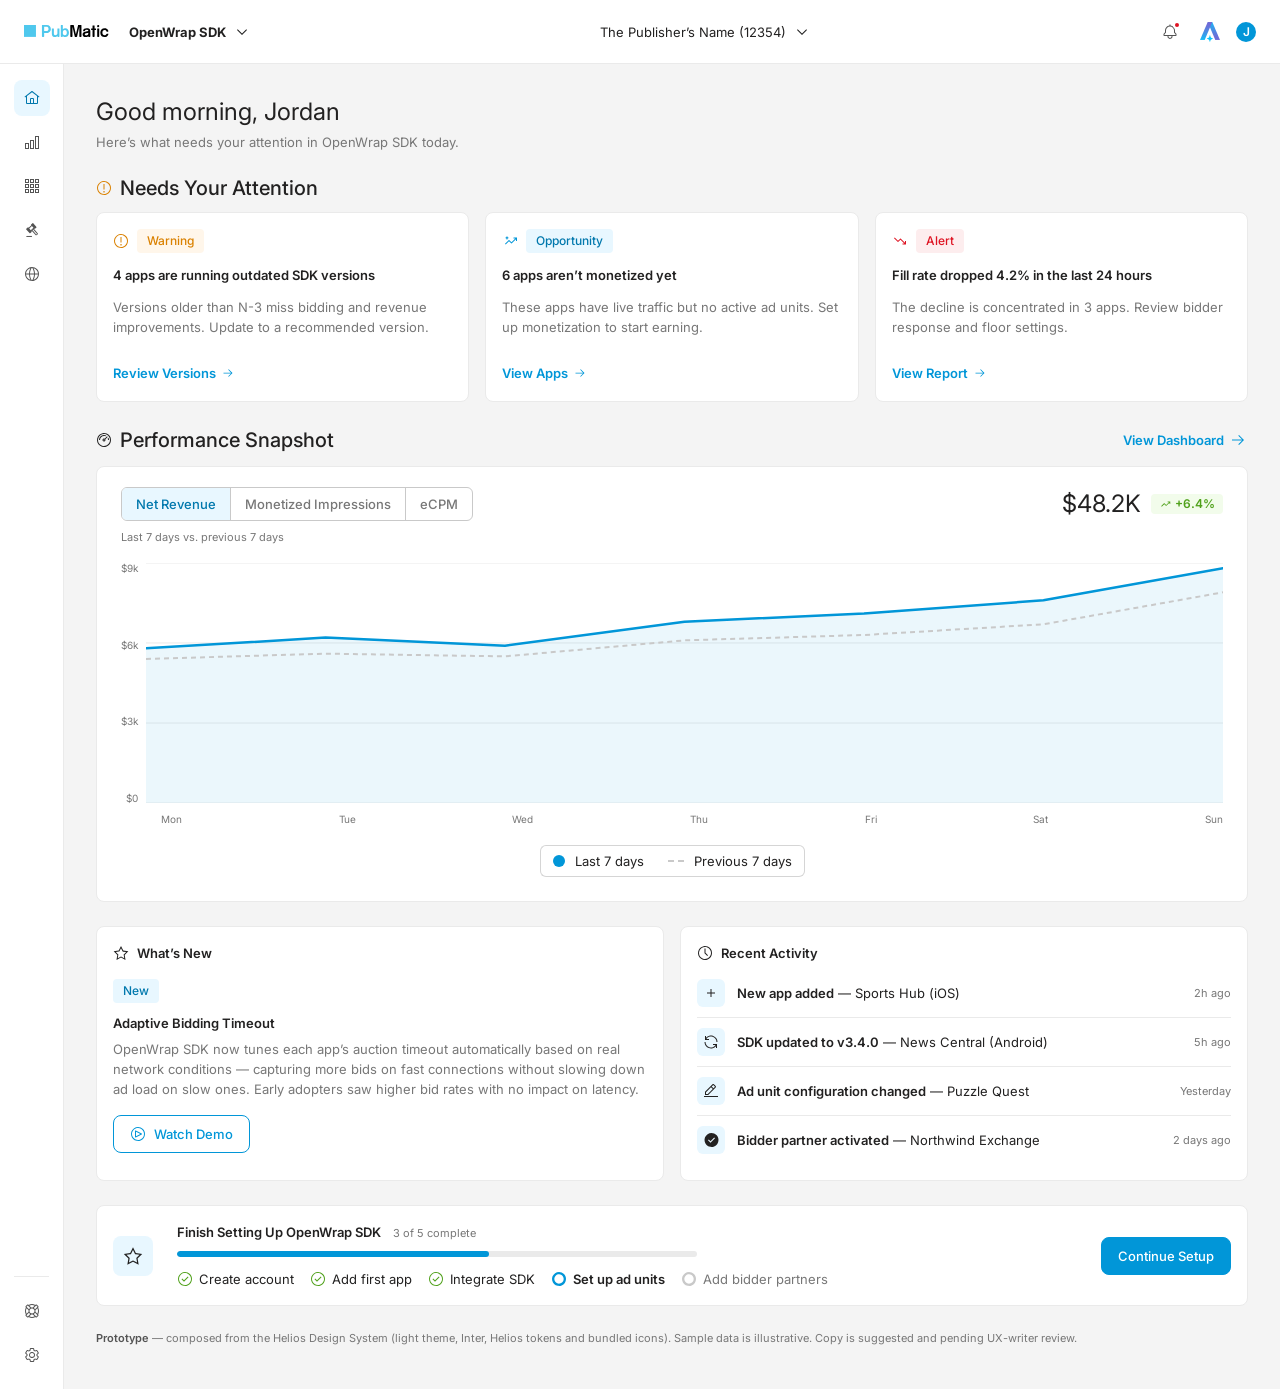
==== commit c7e603ba: "Add files via upload" ====
--- a/index.html
+++ b/index.html
@@ -199,6 +199,31 @@
   .kpi-cap{font-size:10px;line-height:16px;color:var(--text-alt);}
   .spark{width:100%;height:40px;margin-top:2px;}
 
+  /* Performance Snapshot graph */
+  .ps-card{padding:20px 24px 24px;}
+  .ps-head{display:flex;align-items:center;justify-content:space-between;gap:16px;flex-wrap:wrap;margin-bottom:6px;}
+  .seg{display:inline-flex;border:1px solid var(--border);border-radius:var(--radius-md);overflow:hidden;background:var(--surface);}
+  .seg button{border:none;background:none;padding:8px 14px;font-size:13px;font-weight:500;color:var(--text-alt);}
+  .seg button.active{background:var(--brand-20);color:var(--text-secondary);}
+  .seg button+button{border-left:1px solid var(--border);}
+  .ps-summary{display:flex;align-items:center;gap:10px;}
+  .ps-value{font-size:24px;line-height:32px;color:var(--text-primary);}
+  .ps-summary .chg{font-size:12px;}
+  .ps-cap{font-size:11px;color:var(--text-alt);margin-bottom:16px;}
+  .ps-chartwrap{display:flex;gap:8px;height:240px;}
+  .ps-yaxis{display:flex;flex-direction:column;justify-content:space-between;align-items:flex-end;}
+  .ps-yaxis span{font-size:10px;color:var(--text-alt);line-height:1;}
+  .ps-plot{flex:1;min-width:0;height:100%;}
+  .ps-plot svg{width:100%;height:100%;}
+  .ps-xaxis{display:flex;justify-content:space-between;margin-top:6px;padding-left:40px;}
+  .ps-xaxis span{font-size:10px;color:var(--text-alt);}
+  .dv-legend{display:flex;justify-content:center;margin-top:16px;}
+  .dv-seg{display:inline-flex;align-items:center;gap:10px;padding:5px 12px;border-top:1px solid var(--gray-50);border-bottom:1px solid var(--gray-50);font-size:13px;color:var(--text-primary);background:var(--surface);}
+  .dv-seg.dv-first{border-left:1px solid var(--gray-50);border-radius:6px 0 0 6px;}
+  .dv-seg.dv-last{border-right:1px solid var(--gray-50);border-radius:0 6px 6px 0;}
+  .dv-swatch{width:12px;height:12px;border-radius:50%;flex:none;}
+  .dv-swatch-dash{width:16px;flex:none;border-top:2px dashed var(--gray-60);}
+
   /* WHAT'S NEW + RECENT ACTIVITY */
   .two-col{display:grid;grid-template-columns:1fr 1fr;gap:16px;}
   .pane{padding:16px;}
@@ -300,7 +325,40 @@
     display:flex;align-items:center;gap:8px;opacity:0;transition:opacity .2s,transform .2s;pointer-events:none;}
   .toast.show{opacity:1;transform:translateX(-50%) translateY(0);}
   .toast .ic{color:#fff;}
+  .vh-version{display:flex;align-items:center;gap:10px;margin-bottom:16px;}
+  .vh-version .lbl{font-size:13px;color:var(--text-alt);}
+  .vh-select{appearance:none;-webkit-appearance:none;font-family:inherit;font-size:13px;color:var(--text-primary);background:var(--surface);border:1px solid var(--border);border-radius:var(--radius-md);padding:8px 32px 8px 11px;cursor:pointer;background-repeat:no-repeat;background-position:right 10px center;background-image:url("data:image/svg+xml;utf8,<svg xmlns='http://www.w3.org/2000/svg' width='16' height='16' viewBox='0 0 16 16'><path d='M8 11L3 6l0.7-0.7L8 9.6l4.3-4.3L13 6z' fill='%23545454'/></svg>");}
+  .vh-select:focus{outline:none;border-color:var(--brand-80);}
 </style>
+<!-- Maze universal snippet -->
+<script>
+(function (m, a, z, e) {
+  var s, t, u, v;
+  try {
+    t = m.sessionStorage.getItem('maze-us');
+  } catch (err) {}
+
+  if (!t) {
+    t = new Date().getTime();
+    try {
+      m.sessionStorage.setItem('maze-us', t);
+    } catch (err) {}
+  }
+
+  u = document.currentScript || (function () {
+    var w = document.getElementsByTagName('script');
+    return w[w.length - 1];
+  })();
+  v = u && u.nonce;
+
+  s = a.createElement('script');
+  s.src = z + '?apiKey=' + e;
+  s.async = true;
+  if (v) s.setAttribute('nonce', v);
+  a.getElementsByTagName('head')[0].appendChild(s);
+  m.mazeUniversalSnippetApiKey = e;
+})(window, document, 'https://snippet.maze.co/maze-universal-loader.js', '9abd2db5-4a2a-4b53-b220-8f7d677d7114');
+</script>
 </head>
 <body>
 
@@ -542,42 +600,21 @@
             <div class="sec-title"><svg class="ic s16"><use href="#i-performance"/></svg> Performance Snapshot</div>
             <a class="link-cta" href="dashboard.html">View Dashboard <svg class="ic s16"><use href="#i-arrow-right"/></svg></a>
           </div>
-          <div class="kpi-grid">
-            <div class="card kpi">
-              <div class="kpi-label">Revenue</div>
-              <div class="kpi-valrow"><span class="kpi-val">$48.2K</span><span class="chg chg-up"><svg class="ic s12"><use href="#i-trend-up"/></svg>+6.4%</span></div>
-              <div class="kpi-cap">vs. previous 24 hours</div>
-              <svg class="spark" viewBox="0 0 120 40" preserveAspectRatio="none">
-                <path d="M0 30 L15 28 L30 31 L45 24 L60 26 L75 18 L90 20 L105 12 L120 9 L120 40 L0 40 Z" fill="#2581AE" fill-opacity="0.12"/>
-                <path d="M0 30 L15 28 L30 31 L45 24 L60 26 L75 18 L90 20 L105 12 L120 9" fill="none" stroke="#2581AE" stroke-width="1.5" vector-effect="non-scaling-stroke"/>
-              </svg>
-            </div>
-            <div class="card kpi">
-              <div class="kpi-label">Monetized Impressions</div>
-              <div class="kpi-valrow"><span class="kpi-val">22.5M</span><span class="chg chg-up"><svg class="ic s12"><use href="#i-trend-up"/></svg>+3.1%</span></div>
-              <div class="kpi-cap">vs. previous 24 hours</div>
-              <svg class="spark" viewBox="0 0 120 40" preserveAspectRatio="none">
-                <path d="M0 26 L15 24 L30 27 L45 22 L60 23 L75 19 L90 21 L105 16 L120 14 L120 40 L0 40 Z" fill="#2581AE" fill-opacity="0.12"/>
-                <path d="M0 26 L15 24 L30 27 L45 22 L60 23 L75 19 L90 21 L105 16 L120 14" fill="none" stroke="#2581AE" stroke-width="1.5" vector-effect="non-scaling-stroke"/>
-              </svg>
-            </div>
-            <div class="card kpi">
-              <div class="kpi-label">Fill Rate</div>
-              <div class="kpi-valrow"><span class="kpi-val">68.4%</span><span class="chg chg-dn"><svg class="ic s12"><use href="#i-trend-down"/></svg>-4.2%</span></div>
-              <div class="kpi-cap">vs. previous 24 hours</div>
-              <svg class="spark" viewBox="0 0 120 40" preserveAspectRatio="none">
-                <path d="M0 14 L15 16 L30 15 L45 20 L60 19 L75 24 L90 23 L105 28 L120 31 L120 40 L0 40 Z" fill="#2581AE" fill-opacity="0.12"/>
-                <path d="M0 14 L15 16 L30 15 L45 20 L60 19 L75 24 L90 23 L105 28 L120 31" fill="none" stroke="#2581AE" stroke-width="1.5" vector-effect="non-scaling-stroke"/>
-              </svg>
-            </div>
-            <div class="card kpi">
-              <div class="kpi-label">eCPM</div>
-              <div class="kpi-valrow"><span class="kpi-val">$2.14</span><span class="chg chg-up"><svg class="ic s12"><use href="#i-trend-up"/></svg>+2.8%</span></div>
-              <div class="kpi-cap">vs. previous 24 hours</div>
-              <svg class="spark" viewBox="0 0 120 40" preserveAspectRatio="none">
-                <path d="M0 28 L15 27 L30 24 L45 25 L60 21 L75 22 L90 17 L105 18 L120 13 L120 40 L0 40 Z" fill="#2581AE" fill-opacity="0.12"/>
-                <path d="M0 28 L15 27 L30 24 L45 25 L60 21 L75 22 L90 17 L105 18 L120 13" fill="none" stroke="#2581AE" stroke-width="1.5" vector-effect="non-scaling-stroke"/>
-              </svg>
+          <div class="card ps-card">
+            <div class="ps-head">
+              <div class="seg" id="psMetricSeg">
+                <button class="active" data-metric="revenue">Net Revenue</button><button data-metric="impressions">Monetized Impressions</button><button data-metric="ecpm">eCPM</button>
+              </div>
+              <div class="ps-summary">
+                <span class="ps-value" id="psValue">$48.2K</span>
+                <span class="chg chg-up" id="psChg"></span>
+              </div>
+            </div>
+            <div class="ps-cap">Last 7 days vs. previous 7 days</div>
+            <div class="ps-chart" id="psChart"></div>
+            <div class="dv-legend ps-legend">
+              <span class="dv-seg dv-first"><span class="dv-swatch" style="background:var(--brand-80)"></span>Last 7 days</span>
+              <span class="dv-seg dv-last"><span class="dv-swatch-dash"></span>Previous 7 days</span>
             </div>
           </div>
         </section>
@@ -677,6 +714,12 @@
       </div>
       <button class="btn-primary" id="copyMsgBtn"><svg class="ic s16"><use href="#i-copy"/></svg><span class="copy-label">Copy Message</span></button>
     </div>
+    <div class="vh-version">
+      <span class="lbl">New Version</span>
+      <select class="vh-select" id="vhVersion" aria-label="New version">
+        <option>v11.0.3</option><option>v11.0.2</option><option>v11.0.1</option><option>v11.0.0</option><option>v10.6.1</option><option>v10.5.0</option><option>v10.4.0</option><option>v10.2.0</option><option>v10.0.2</option>
+      </select>
+    </div>
     <div class="vh-list" id="vhList"></div>
     <a class="vh-more" id="vhMore" href="#">See 11 More</a>
   </div>
@@ -785,8 +828,9 @@
     ];
     var dtabs=document.getElementById('vhDrawerTabs'), vhList=document.getElementById('vhList'),
         vhTitle=document.getElementById('vhCountTitle'), vhMore=document.getElementById('vhMore'),
+        vhVersionSel=document.getElementById('vhVersion'),
         copyBtn=document.getElementById('copyMsgBtn'), copyLabel=copyBtn?copyBtn.querySelector('.copy-label'):null,
-        SHOWN=6, currentPlat='all';
+        SHOWN=6, currentPlat='all', vhTarget=(vhVersionSel?vhVersionSel.value:'v11.0.3');
     function filtered(plat){ return plat==='all'?vhApps:vhApps.filter(function(a){return a.p===plat;}); }
     function renderVH(plat){
       var list=filtered(plat), n=list.length;
@@ -795,7 +839,7 @@
         var chip=a.s==='Outdated'?'chip-err2':'chip-warn2';
         return '<div class="vh-item"><span class="vh-ava" style="background:'+a.c+'">'+a.i+'</span>'+
           '<span class="vh-name">'+a.n+'</span>'+
-          '<span class="vh-ver">'+a.f+' → '+a.t+'</span>'+
+          '<span class="vh-ver">'+a.f+' → '+vhTarget+'</span>'+
           '<span class="chip '+chip+'">'+a.s+'</span></div>';
       }).join('');
       if(n>SHOWN){ vhMore.hidden=false; vhMore.textContent='See '+(n-SHOWN)+' More'; } else { vhMore.hidden=true; }
@@ -805,20 +849,59 @@
       dtabs.querySelectorAll('button').forEach(function(x){x.classList.remove('active');}); b.classList.add('active');
       currentPlat=b.getAttribute('data-plat'); renderVH(currentPlat); resetCopy();
     }); }); }
+    if(vhVersionSel){ vhVersionSel.addEventListener('change', function(){ vhTarget=vhVersionSel.value; renderVH(currentPlat); resetCopy(); }); }
     renderVH('all');
 
-    // Copy Message → clipboard, then "Copied" + disabled until a tab switch
+    // Copy Message → clipboard, then "Copied" + disabled until a tab / version switch
     if(copyBtn){ copyBtn.addEventListener('click', function(){
       if(copyBtn.disabled) return;
       var list=filtered(currentPlat), scope=currentPlat==='all'?'all platforms':(currentPlat==='ios'?'iOS':'Android');
       var msg='OpenWrap SDK — Version Update Request ('+scope+')\n\n'+
-        list.length+' apps need an SDK update to stay on a supported version (target v11.0.3):\n'+
-        list.map(function(a){ var plat=(a.p==='ios'?'iOS':'Android'); return '• '+a.n+' ('+plat+'): '+a.f+' → '+a.t+' ['+a.s+']'; }).join('\n')+
+        list.length+' apps need an SDK update to stay on a supported version (target '+vhTarget+'):\n'+
+        list.map(function(a){ var plat=(a.p==='ios'?'iOS':'Android'); return '• '+a.n+' ('+plat+'): '+a.f+' → '+vhTarget+' ['+a.s+']'; }).join('\n')+
         '\n\n35% of ad requests currently run on outdated versions (~$200K/yr at risk).';
       function done(){ copyBtn.disabled=true; copyBtn.querySelector('use').setAttribute('href','#i-complete'); if(copyLabel) copyLabel.textContent='Copied'; }
       if(navigator.clipboard && navigator.clipboard.writeText){ navigator.clipboard.writeText(msg).then(done, done); }
       else { done(); }
     }); }
+
+    /* ---- Performance Snapshot: toggleable graph (last 7 days vs previous 7) ---- */
+    var PS_X=['Mon','Tue','Wed','Thu','Fri','Sat','Sun'];
+    var PS={
+      revenue:{ max:9000, grid:[0,3000,6000,9000], yl:['$9k','$6k','$3k','$0'],
+        cur:[5800,6200,5900,6800,7100,7600,8800], prev:[5400,5600,5500,6100,6300,6700,7900],
+        value:'$48.2K', chg:6.4 },
+      impressions:{ max:4000000, grid:[0,1000000,2000000,3000000,4000000], yl:['4M','3M','2M','1M','0'],
+        cur:[2900000,3100000,3000000,3300000,3400000,3500000,3300000], prev:[2800000,2900000,2950000,3150000,3250000,3350000,3200000],
+        value:'22.5M', chg:3.1 },
+      ecpm:{ max:3, grid:[0,1,2,3], yl:['$3','$2','$1','$0'],
+        cur:[2.00,2.10,2.05,2.20,2.15,2.25,2.20], prev:[1.95,2.00,2.00,2.12,2.10,2.18,2.14],
+        value:'$2.14', chg:2.8 }
+    };
+    var psMetric='revenue';
+    function renderPS(){
+      var el=document.getElementById('psChart'); if(!el) return;
+      var cfg=PS[psMetric], W=1000,H=220,min=0,max=cfg.max,n=cfg.cur.length;
+      function y(v){ return H-((v-min)/(max-min))*H; }
+      function path(arr){ return arr.map(function(v,i){ var x=(i/(n-1))*W; return (i?'L':'M')+x.toFixed(1)+' '+y(v).toFixed(1); }).join(' '); }
+      var grid=cfg.grid.map(function(g){ return '<line x1="0" y1="'+y(g).toFixed(1)+'" x2="'+W+'" y2="'+y(g).toFixed(1)+'" stroke="#EAEAEA" stroke-width="1" vector-effect="non-scaling-stroke"/>'; }).join('');
+      var area='<path d="'+path(cfg.cur)+' L'+W+' '+H+' L0 '+H+' Z" fill="#0196D8" fill-opacity="0.08"/>';
+      var prev='<path d="'+path(cfg.prev)+'" fill="none" stroke="#C9C9C9" stroke-width="2" stroke-dasharray="5 4" vector-effect="non-scaling-stroke" stroke-linejoin="round"/>';
+      var cur='<path d="'+path(cfg.cur)+'" fill="none" stroke="#0196D8" stroke-width="2.5" vector-effect="non-scaling-stroke" stroke-linejoin="round" stroke-linecap="round"/>';
+      el.innerHTML='<div class="ps-chartwrap"><div class="ps-yaxis">'+cfg.yl.map(function(l){return '<span>'+l+'</span>';}).join('')+'</div>'+
+        '<div class="ps-plot"><svg viewBox="0 0 '+W+' '+H+'" preserveAspectRatio="none">'+grid+area+prev+cur+'</svg></div></div>'+
+        '<div class="ps-xaxis">'+PS_X.map(function(l){return '<span>'+l+'</span>';}).join('')+'</div>';
+      document.getElementById('psValue').textContent=cfg.value;
+      var up=cfg.chg>=0, chgEl=document.getElementById('psChg');
+      if(chgEl){ chgEl.className='chg '+(up?'chg-up':'chg-dn');
+        chgEl.innerHTML='<svg class="ic s12"><use href="#i-'+(up?'trend-up':'trend-down')+'"/></svg>'+(up?'+':'')+cfg.chg+'%'; }
+    }
+    var psSeg=document.getElementById('psMetricSeg');
+    if(psSeg){ psSeg.querySelectorAll('button').forEach(function(b){ b.addEventListener('click',function(){
+      psSeg.querySelectorAll('button').forEach(function(x){x.classList.remove('active');}); b.classList.add('active');
+      psMetric=b.getAttribute('data-metric'); renderPS();
+    }); }); }
+    renderPS();
   })();
 </script>
 </body>
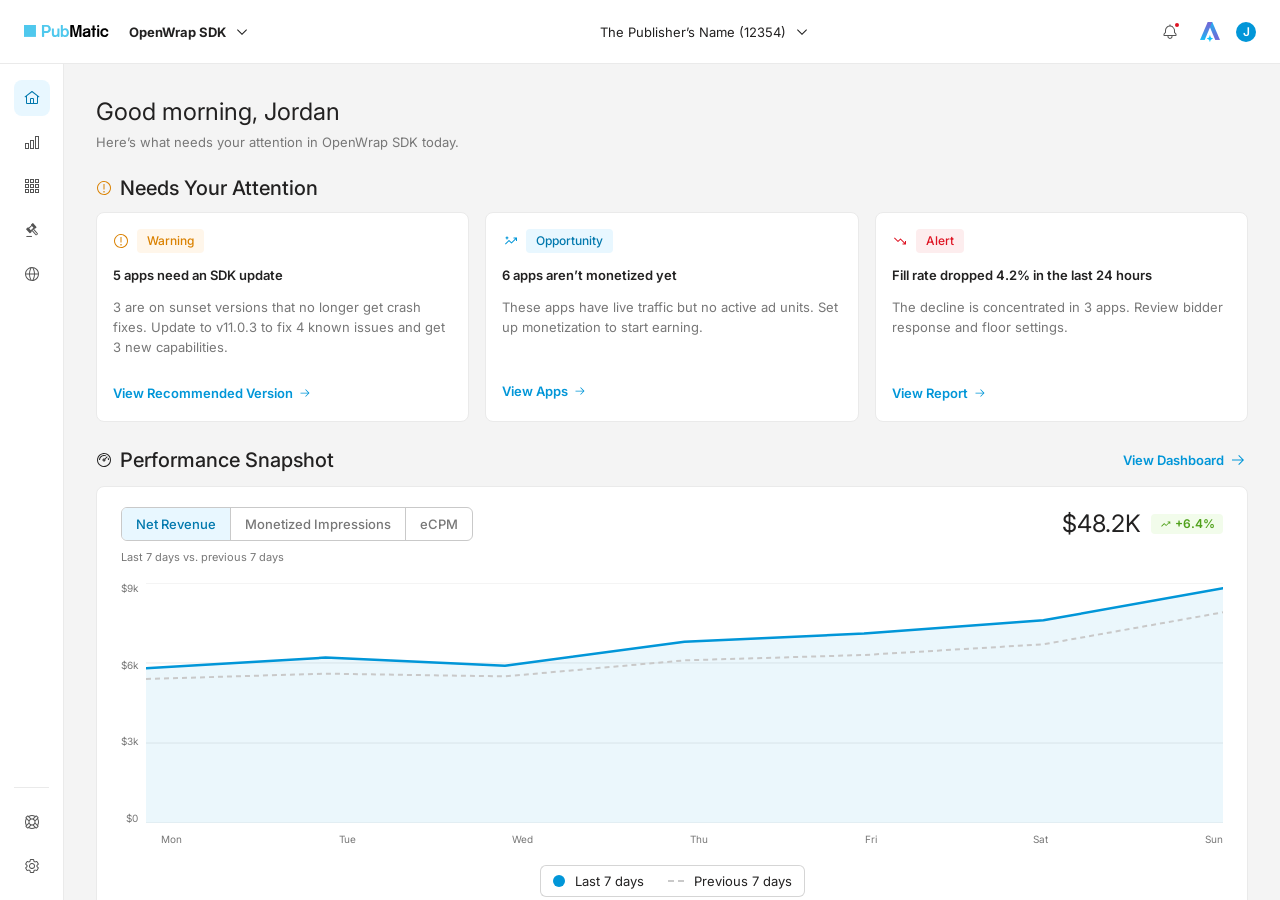
==== commit 0236f739: "Add files via upload" ====
--- a/index.html
+++ b/index.html
@@ -40,7 +40,7 @@
   .s12{width:12px;height:12px;} .s16{width:16px;height:16px;} .s20{width:20px;height:20px;}
 
   /* ================= App shell ================= */
-  .app{min-height:100vh;display:flex;flex-direction:column;}
+  .app{height:100vh;display:flex;flex-direction:column;overflow:hidden;} /* navs stay put; only .content scrolls */
 
   /* ---- Top Nav (64px, white, border-bottom gray/40) ---- */
   .topnav{height:64px;flex:none;background:var(--surface);border-bottom:1px solid var(--gray-40);
@@ -278,57 +278,21 @@
   .proto-note{margin-top:24px;font-size:11px;line-height:16px;color:var(--text-alt);}
   .proto-note b{color:var(--gray-90);font-weight:600;}
 
-  /* ---- Version Health drawer ---- */
-  .drawer-backdrop{position:fixed;inset:0;background:rgba(34,33,33,.35);z-index:80;opacity:0;transition:opacity .2s;}
-  .drawer-backdrop.show{opacity:1;}
-  .drawer-backdrop[hidden]{display:none;}
-  .drawer{position:fixed;top:0;right:0;bottom:0;width:448px;max-width:92vw;background:var(--surface);z-index:90;
-    box-shadow:-4px 0 24px rgba(16,24,40,.18);display:flex;flex-direction:column;transform:translateX(100%);transition:transform .24s ease;}
-  .drawer.show{transform:translateX(0);}
-  .drawer[hidden]{display:none;}
-  .drawer-head{display:flex;justify-content:flex-end;padding:16px 20px 0;flex:none;}
-  .drawer-close{background:none;border:none;padding:6px;border-radius:var(--radius-sm);color:var(--gray-90);}
-  .drawer-close:hover{background:var(--gray-30);}
-  .drawer-body{padding:0 24px 24px;overflow:auto;}
-  .drawer-title{font-size:18px;font-weight:700;line-height:24px;margin-bottom:12px;}
-  .vh-lead{font-size:13px;line-height:20px;color:var(--text-primary);margin:0 0 20px;}
-  .vh-lead b{font-weight:700;}
-  .vh-sub{font-size:13px;font-weight:600;margin-bottom:12px;}
-  .donut-wrap{display:flex;flex-direction:column;align-items:center;gap:20px;margin-bottom:8px;}
-  .donut{width:200px;height:200px;}
-  .vh-legend{width:100%;display:flex;flex-direction:column;gap:12px;}
-  .lg-row{display:flex;align-items:center;gap:12px;font-size:13px;}
-  .lg-dot{width:12px;height:12px;border-radius:3px;flex:none;}
-  .lg-name{flex:1;color:var(--text-primary);}
-  .lg-apps{width:64px;color:var(--text-alt);}
-  .lg-apps b,.lg-req b{color:var(--text-primary);font-weight:600;}
-  .lg-req{width:120px;text-align:right;color:var(--text-alt);}
-  .drawer-divider{height:1px;background:var(--gray-40);margin:24px 0;}
-  .vh-count-title{font-size:13px;font-weight:600;margin-bottom:16px;}
-  .vh-controls{display:flex;align-items:center;justify-content:space-between;gap:12px;margin-bottom:16px;}
-  .tabs{display:inline-flex;border:1px solid var(--border);border-radius:var(--radius-md);overflow:hidden;}
-  .tabs button{border:none;background:none;padding:6px 14px;font-size:13px;color:var(--text-alt);}
-  .tabs button.active{background:var(--brand-20);color:var(--text-secondary);font-weight:600;}
-  .tabs button+button{border-left:1px solid var(--border);}
-  .vh-list{display:flex;flex-direction:column;}
-  .vh-item{display:flex;align-items:center;gap:12px;padding:10px 0;border-top:1px solid var(--gray-40);}
-  .vh-item:first-child{border-top:none;}
-  .vh-ava{width:28px;height:28px;border-radius:50%;flex:none;display:flex;align-items:center;justify-content:center;color:#fff;font-size:12px;font-weight:600;}
-  .vh-name{flex:1;font-size:13px;font-weight:600;color:var(--text-primary);}
-  .vh-ver{font-size:13px;color:var(--text-alt);font-variant-numeric:tabular-nums;margin-right:4px;white-space:nowrap;}
   .chip{display:inline-flex;align-items:center;padding:4px 10px;border-radius:var(--radius-sm);font-size:12px;font-weight:500;line-height:16px;}
-  .chip-warn2{background:var(--orange-20);color:var(--orange-80);}
-  .chip-err2{background:var(--red-20);color:var(--red-80);}
-  .vh-more{display:block;text-align:center;margin-top:12px;font-size:13px;font-weight:600;color:var(--link);}
-  .toast{position:fixed;bottom:24px;left:50%;transform:translateX(-50%) translateY(20px);background:var(--gray-100);
-    color:#fff;font-size:13px;font-weight:500;padding:10px 16px;border-radius:var(--radius-md);z-index:100;
-    display:flex;align-items:center;gap:8px;opacity:0;transition:opacity .2s,transform .2s;pointer-events:none;}
-  .toast.show{opacity:1;transform:translateX(-50%) translateY(0);}
-  .toast .ic{color:#fff;}
-  .vh-version{display:flex;align-items:center;gap:10px;margin-bottom:16px;}
-  .vh-version .lbl{font-size:13px;color:var(--text-alt);}
-  .vh-select{appearance:none;-webkit-appearance:none;font-family:inherit;font-size:13px;color:var(--text-primary);background:var(--surface);border:1px solid var(--border);border-radius:var(--radius-md);padding:8px 32px 8px 11px;cursor:pointer;background-repeat:no-repeat;background-position:right 10px center;background-image:url("data:image/svg+xml;utf8,<svg xmlns='http://www.w3.org/2000/svg' width='16' height='16' viewBox='0 0 16 16'><path d='M8 11L3 6l0.7-0.7L8 9.6l4.3-4.3L13 6z' fill='%23545454'/></svg>");}
-  .vh-select:focus{outline:none;border-color:var(--brand-80);}
+  /* tables + app icons in the shared SDK modal (same as dashboard-v2) */
+  table{width:100%;border-collapse:collapse;}
+  thead th{background:var(--gray-40);font-size:13px;font-weight:600;color:var(--text-primary);text-align:left;padding:10px 16px;white-space:nowrap;}
+  thead th .th-inner{display:flex;align-items:center;gap:6px;}
+  thead th.num .th-inner{justify-content:flex-end;}
+  thead th .ic{color:var(--gray-90);}
+  tbody td{border-top:1px solid var(--gray-40);padding:0 16px;height:52px;font-size:13px;color:var(--text-primary);vertical-align:middle;}
+  tbody tr:first-child td{border-top:none;}
+  td.num{text-align:right;font-variant-numeric:tabular-nums;}
+  .applink{color:var(--link);}
+  .app-cell{display:flex;align-items:center;gap:10px;}
+  .app-plat{display:inline-flex;align-items:center;color:var(--text-primary);margin-left:6px;}
+  .app-plat-img{height:13px;width:auto;display:block;}
+  .app-ico{width:26px;height:26px;flex:none;border-radius:6px;display:block;object-fit:cover;}
 </style>
 <!-- Maze universal snippet -->
 <script>
@@ -359,6 +323,7 @@
   m.mazeUniversalSnippetApiKey = e;
 })(window, document, 'https://snippet.maze.co/maze-universal-loader.js', '9abd2db5-4a2a-4b53-b220-8f7d677d7114');
 </script>
+<link rel="stylesheet" href="sdk-health.css">
 </head>
 <body>
 
@@ -376,6 +341,11 @@
   <symbol id="i-settings" viewBox="0 0 16 16"><path d="M13.5 8.37996C13.5 8.25496 13.5 8.12996 13.5 7.99996C13.5 7.86996 13.5 7.74496 13.5 7.61496L14.46 6.77496C14.637 6.61898 14.7531 6.40547 14.7879 6.17216C14.8226 5.93885 14.7738 5.70075 14.65 5.49996L13.47 3.49996C13.3823 3.34809 13.2562 3.22195 13.1044 3.13419C12.9526 3.04643 12.7804 3.00014 12.605 2.99996C12.4963 2.99913 12.3882 3.01601 12.285 3.04996L11.07 3.45996C10.8602 3.32056 10.6414 3.19529 10.415 3.08496L10.16 1.82496C10.1143 1.59476 9.98905 1.38798 9.80623 1.24081C9.62341 1.09364 9.39466 1.01546 9.16 1.01996H6.82C6.58535 1.01546 6.3566 1.09364 6.17378 1.24081C5.99096 1.38798 5.86573 1.59476 5.82 1.82496L5.565 3.08496C5.33697 3.19526 5.11649 3.32053 4.905 3.45996L3.715 3.02996C3.61065 3.00277 3.50259 2.99264 3.395 2.99996C3.21964 3.00014 3.04741 3.04643 2.89559 3.13419C2.74376 3.22195 2.61769 3.34809 2.53 3.49996L1.35 5.49996C1.2333 5.70045 1.18993 5.93529 1.22733 6.16424C1.26473 6.39319 1.38057 6.60202 1.555 6.75496L2.5 7.61996C2.5 7.74496 2.5 7.86996 2.5 7.99996C2.5 8.12996 2.5 8.25496 2.5 8.38496L1.555 9.22496C1.37564 9.37896 1.25663 9.59152 1.2191 9.82493C1.18158 10.0583 1.22795 10.2975 1.35 10.5L2.53 12.5C2.61769 12.6518 2.74376 12.778 2.89559 12.8657C3.04741 12.9535 3.21964 12.9998 3.395 13C3.50368 13.0008 3.61176 12.9839 3.715 12.95L4.93 12.54C5.13977 12.6794 5.35859 12.8046 5.585 12.915L5.84 14.175C5.88573 14.4052 6.01096 14.6119 6.19378 14.7591C6.3766 14.9063 6.60535 14.9845 6.84 14.98H9.2C9.43466 14.9845 9.66341 14.9063 9.84623 14.7591C10.029 14.6119 10.1543 14.4052 10.2 14.175L10.455 12.915C10.683 12.8047 10.9035 12.6794 11.115 12.54L12.325 12.95C12.4282 12.9839 12.5363 13.0008 12.645 13C12.8204 12.9998 12.9926 12.9535 13.1444 12.8657C13.2962 12.778 13.4223 12.6518 13.51 12.5L14.65 10.5C14.7667 10.2995 14.8101 10.0646 14.7727 9.83568C14.7353 9.60672 14.6194 9.3979 14.445 9.24496L13.5 8.37996ZM12.605 12L10.89 11.42C10.4885 11.76 10.0297 12.0258 9.535 12.205L9.18 14H6.82L6.465 12.225C5.97422 12.0407 5.51786 11.7754 5.115 11.44L3.395 12L2.215 9.99996L3.575 8.79996C3.48255 8.28239 3.48255 7.75253 3.575 7.23496L2.215 5.99996L3.395 3.99996L5.11 4.57996C5.51147 4.23991 5.97031 3.97409 6.465 3.79496L6.82 1.99996H9.18L9.535 3.77496C10.0258 3.95917 10.4821 4.22453 10.885 4.55996L12.605 3.99996L13.785 5.99996L12.425 7.19996C12.5175 7.71753 12.5175 8.24739 12.425 8.76496L13.785 9.99996L12.605 12Z" fill="currentColor"/><path d="M8 11C7.40666 11 6.82664 10.824 6.33329 10.4944C5.83995 10.1647 5.45543 9.69619 5.22837 9.14801C5.0013 8.59983 4.94189 7.99663 5.05765 7.41469C5.1734 6.83275 5.45913 6.2982 5.87868 5.87864C6.29824 5.45908 6.83279 5.17336 7.41473 5.0576C7.99668 4.94185 8.59988 5.00126 9.14805 5.22832C9.69623 5.45538 10.1648 5.8399 10.4944 6.33325C10.8241 6.8266 11 7.40662 11 7.99996C11.004 8.39504 10.9292 8.78695 10.7798 9.15274C10.6305 9.51853 10.4096 9.85084 10.1303 10.1302C9.85089 10.4096 9.51857 10.6304 9.15278 10.7798C8.787 10.9291 8.39508 11.004 8 11ZM8 5.99996C7.73568 5.9938 7.47285 6.04133 7.22741 6.13965C6.98198 6.23798 6.75904 6.38508 6.57208 6.57204C6.38512 6.75899 6.23803 6.98193 6.1397 7.22737C6.04137 7.4728 5.99385 7.73563 6 7.99996C5.99385 8.26429 6.04137 8.52712 6.1397 8.77255C6.23803 9.01799 6.38512 9.24092 6.57208 9.42788C6.75904 9.61484 6.98198 9.76193 7.22741 9.86026C7.47285 9.95859 7.73568 10.0061 8 9.99996C8.26433 10.0061 8.52716 9.95859 8.7726 9.86026C9.01803 9.76193 9.24097 9.61484 9.42793 9.42788C9.61489 9.24092 9.76198 9.01799 9.86031 8.77255C9.95864 8.52712 10.0062 8.26429 10 7.99996C10.0062 7.73563 9.95864 7.4728 9.86031 7.22737C9.76198 6.98193 9.61489 6.75899 9.42793 6.57204C9.24097 6.38508 9.01803 6.23798 8.7726 6.13965C8.52716 6.04133 8.26433 5.9938 8 5.99996Z" fill="currentColor"/></symbol>
   <symbol id="i-support" viewBox="0 0 16 16"><path d="M14.113 11.4061C14.6946 10.3651 15 9.19256 15 8.00013C15 6.80769 14.6946 5.63511 14.113 4.59413L14.207 4.50013C14.3943 4.31246 14.4994 4.05819 14.4994 3.7931C14.4994 3.52801 14.3943 3.27374 14.207 3.08608L12.9142 1.79308C12.7265 1.60589 12.4722 1.50077 12.2071 1.50077C11.942 1.50077 11.6877 1.60589 11.5 1.79308L11.4061 1.88683C10.3651 1.3053 9.1925 1 8.00005 1C6.80761 1 5.63502 1.3053 4.59398 1.88683L4.49998 1.79308C4.31229 1.60584 4.058 1.50069 3.79288 1.50069C3.52776 1.50069 3.27347 1.60584 3.08578 1.79308L1.79293 3.08608C1.6057 3.27374 1.50055 3.52801 1.50055 3.7931C1.50055 4.05819 1.6057 4.31246 1.79293 4.50013L1.88683 4.59388C1.3053 5.63498 1 6.80762 1 8.00013C1 9.19263 1.3053 10.3653 1.88683 11.4064L1.79293 11.5001C1.6057 11.6878 1.50055 11.9421 1.50055 12.2072C1.50055 12.4722 1.6057 12.7265 1.79293 12.9142L3.08578 14.2072C3.27345 14.3945 3.52775 14.4996 3.79288 14.4996C4.05801 14.4996 4.31231 14.3945 4.49998 14.2072L4.59398 14.1132C5.635 14.6947 6.80757 15.0001 8.00002 15.0001C9.19247 15.0002 10.3651 14.6949 11.4061 14.1134L11.5 14.2072C11.6877 14.3945 11.942 14.4996 12.2071 14.4996C12.4722 14.4996 12.7265 14.3945 12.9142 14.2072L14.207 12.9142C14.3943 12.7265 14.4994 12.4722 14.4994 12.2072C14.4994 11.9421 14.3943 11.6878 14.207 11.5001L14.113 11.4061ZM14 8.00013C13.9997 8.92524 13.7849 9.8377 13.3727 10.6659L11.4253 8.71838C11.5249 8.24472 11.5249 7.75553 11.4253 7.28188L13.3727 5.33438C13.7849 6.16255 13.9997 7.07501 14 8.00013ZM13.5 3.79308L11.0327 6.26038C10.7231 5.7231 10.2772 5.27709 9.73998 4.96743L12.2071 2.50013L13.5 3.79308ZM7.99998 10.5001C7.50553 10.5001 7.02218 10.3535 6.61105 10.0788C6.19993 9.8041 5.8795 9.41365 5.69028 8.95683C5.50106 8.50002 5.45155 7.99735 5.54802 7.5124C5.64448 7.02745 5.88258 6.58199 6.23221 6.23236C6.58184 5.88273 7.0273 5.64463 7.51225 5.54816C7.99721 5.4517 8.49987 5.50121 8.95669 5.69043C9.4135 5.87965 9.80395 6.20008 10.0787 6.6112C10.3534 7.02232 10.5 7.50567 10.5 8.00013C10.4992 8.66294 10.2356 9.29838 9.76691 9.76706C9.29823 10.2357 8.66279 10.4994 7.99998 10.5001ZM10.6577 2.63538L8.71823 4.57483C8.24458 4.47523 7.75538 4.47523 7.28173 4.57483L5.34228 2.63538C6.17134 2.23603 7.07975 2.02864 7.99998 2.02864C8.92021 2.02864 9.82861 2.23603 10.6577 2.63538ZM3.79293 2.50013L6.26023 4.96743C5.72295 5.27708 5.27694 5.72309 4.96728 6.26038L2.49998 3.79308L3.79293 2.50013ZM1.99998 8.00013C2.0003 7.07507 2.21502 6.16268 2.62728 5.33458L4.57468 7.28188C4.47508 7.75553 4.47508 8.24472 4.57468 8.71838L2.62728 10.6657C2.21502 9.83757 2.0003 8.92518 1.99998 8.00013ZM3.79283 13.5001L2.49998 12.2072L4.96728 9.74013C5.27691 10.2774 5.72293 10.7234 6.26023 11.0331L3.79283 13.5001ZM5.34228 13.3651L7.28173 11.4257C7.75538 11.5253 8.24458 11.5253 8.71823 11.4257L10.6577 13.3651C9.82861 13.7645 8.92021 13.9719 7.99998 13.9719C7.07975 13.9719 6.17134 13.7645 5.34228 13.3651ZM12.2073 13.5001L9.73998 11.0328C10.2771 10.7232 10.7231 10.2773 11.0327 9.74013L13.5 12.2072L12.2073 13.5001Z" fill="currentColor"/></symbol>
   <symbol id="i-warning-1" viewBox="0 0 16 16"><path d="M8 1C6.61553 1 5.26216 1.41054 4.11101 2.17971C2.95987 2.94888 2.06266 4.04213 1.53285 5.32122C1.00303 6.6003 0.86441 8.00776 1.13451 9.36563C1.4046 10.7235 2.07129 11.9708 3.05026 12.9497C4.02922 13.9287 5.2765 14.5954 6.63437 14.8655C7.99224 15.1356 9.3997 14.997 10.6788 14.4672C11.9579 13.9373 13.0511 13.0401 13.8203 11.889C14.5895 10.7378 15 9.38447 15 8C15 6.14348 14.2625 4.36301 12.9497 3.05025C11.637 1.7375 9.85652 1 8 1ZM8 14C6.81332 14 5.65328 13.6481 4.66658 12.9888C3.67989 12.3295 2.91085 11.3925 2.45673 10.2961C2.0026 9.19974 1.88378 7.99334 2.11529 6.82946C2.3468 5.66557 2.91825 4.59647 3.75736 3.75736C4.59648 2.91824 5.66558 2.3468 6.82946 2.11529C7.99335 1.88378 9.19975 2.0026 10.2961 2.45672C11.3925 2.91085 12.3295 3.67988 12.9888 4.66658C13.6481 5.65327 14 6.81331 14 8C14 9.5913 13.3679 11.1174 12.2426 12.2426C11.1174 13.3679 9.5913 14 8 14Z" fill="currentColor"/><path d="M8.5 4H7.5V9.5H8.5V4Z" fill="currentColor"/><path d="M8 11C7.85167 11 7.70666 11.044 7.58333 11.1264C7.45999 11.2088 7.36386 11.3259 7.30709 11.463C7.25033 11.6 7.23548 11.7508 7.26441 11.8963C7.29335 12.0418 7.36478 12.1754 7.46967 12.2803C7.57456 12.3852 7.7082 12.4566 7.85369 12.4856C7.99917 12.5145 8.14997 12.4997 8.28701 12.4429C8.42406 12.3861 8.54119 12.29 8.6236 12.1667C8.70602 12.0433 8.75 11.8983 8.75 11.75C8.75 11.5511 8.67098 11.3603 8.53033 11.2197C8.38968 11.079 8.19892 11 8 11Z" fill="currentColor"/></symbol>
+  <symbol id="i-error-filled" viewBox="0 0 16 16"><path d="M8.00001 0.99989C7.07916 0.99418 6.16634 1.17134 5.31449 1.5211C4.46263 1.87086 3.68869 2.38626 3.03754 3.03741C2.38639 3.68856 1.87099 4.46251 1.52123 5.31436C1.17146 6.16622 0.994302 7.07904 1.00001 7.99989C0.994302 8.92074 1.17146 9.83356 1.52123 10.6854C1.87099 11.5373 2.38639 12.3112 3.03754 12.9624C3.68869 13.6135 4.46263 14.1289 5.31449 14.4787C6.16634 14.8284 7.07916 15.0056 8.00001 14.9999C8.92086 15.0056 9.83368 14.8284 10.6855 14.4787C11.5374 14.1289 12.3113 13.6135 12.9625 12.9624C13.6136 12.3112 14.129 11.5373 14.4788 10.6854C14.8286 9.83356 15.0057 8.92074 15 7.99989C15.0057 7.07904 14.8286 6.16622 14.4788 5.31436C14.129 4.46251 13.6136 3.68856 12.9625 3.03741C12.3113 2.38626 11.5374 1.87086 10.6855 1.5211C9.83368 1.17134 8.92086 0.99418 8.00001 0.99989ZM10.7225 11.4999L4.50001 5.27774L5.27786 4.49989L11.5 10.7223L10.7225 11.4999Z" fill="currentColor"/></symbol>
+  <symbol id="i-information" viewBox="0 0 16 16"><path d="M8.5 11V7H6.5V8H7.5V11H6V12H10V11H8.5Z" fill="currentColor"/><path d="M8 4C7.85167 4 7.70666 4.04399 7.58333 4.1264C7.45999 4.20881 7.36386 4.32595 7.30709 4.46299C7.25033 4.60004 7.23548 4.75084 7.26441 4.89632C7.29335 5.04181 7.36478 5.17544 7.46967 5.28033C7.57456 5.38522 7.7082 5.45665 7.85369 5.48559C7.99917 5.51453 8.14997 5.49968 8.28701 5.44291C8.42406 5.38615 8.54119 5.29002 8.6236 5.16668C8.70602 5.04334 8.75 4.89834 8.75 4.75C8.75 4.55109 8.67098 4.36033 8.53033 4.21967C8.38968 4.07902 8.19892 4 8 4Z" fill="currentColor"/><path d="M8 15C6.61553 15 5.26216 14.5895 4.11101 13.8203C2.95987 13.0511 2.06266 11.9579 1.53285 10.6788C1.00303 9.3997 0.86441 7.99224 1.13451 6.63437C1.4046 5.2765 2.07129 4.02922 3.05026 3.05026C4.02922 2.07129 5.2765 1.4046 6.63437 1.13451C7.99224 0.86441 9.3997 1.00303 10.6788 1.53285C11.9579 2.06266 13.0511 2.95987 13.8203 4.11101C14.5895 5.26216 15 6.61553 15 8C15 9.85652 14.2625 11.637 12.9497 12.9497C11.637 14.2625 9.85652 15 8 15ZM8 2C6.81332 2 5.65328 2.3519 4.66658 3.01119C3.67989 3.67047 2.91085 4.60755 2.45673 5.7039C2.0026 6.80026 1.88378 8.00666 2.11529 9.17054C2.3468 10.3344 2.91825 11.4035 3.75736 12.2426C4.59648 13.0818 5.66558 13.6532 6.82946 13.8847C7.99335 14.1162 9.19975 13.9974 10.2961 13.5433C11.3925 13.0892 12.3295 12.3201 12.9888 11.3334C13.6481 10.3467 14 9.18669 14 8C14 6.4087 13.3679 4.88258 12.2426 3.75736C11.1174 2.63214 9.5913 2 8 2Z" fill="currentColor"/></symbol>
+  <symbol id="i-information-filled" viewBox="0 0 16 16"><path d="M8 1C6.61553 1 5.26216 1.41054 4.11101 2.17971C2.95987 2.94888 2.06266 4.04213 1.53285 5.32122C1.00303 6.6003 0.86441 8.00776 1.13451 9.36563C1.4046 10.7235 2.07129 11.9708 3.05026 12.9497C4.02922 13.9287 5.2765 14.5954 6.63437 14.8655C7.99224 15.1356 9.3997 14.997 10.6788 14.4672C11.9579 13.9373 13.0511 13.0401 13.8203 11.889C14.5895 10.7378 15 9.38447 15 8C15 6.14348 14.2625 4.36301 12.9497 3.05025C11.637 1.7375 9.85652 1 8 1ZM8 4C8.14834 4 8.29334 4.04399 8.41668 4.1264C8.54002 4.20881 8.63615 4.32594 8.69291 4.46299C8.74968 4.60003 8.76453 4.75083 8.73559 4.89632C8.70665 5.0418 8.63522 5.17544 8.53033 5.28033C8.42544 5.38522 8.29181 5.45665 8.14632 5.48559C8.00083 5.51453 7.85004 5.49968 7.71299 5.44291C7.57595 5.38614 7.45881 5.29001 7.3764 5.16668C7.29399 5.04334 7.25 4.89834 7.25 4.75C7.25 4.55109 7.32902 4.36032 7.46967 4.21967C7.61033 4.07902 7.80109 4 8 4ZM10 12.0625H6V10.9375H7.4375V8.0625H6.5V6.9375H8.5625V10.9375H10V12.0625Z" fill="currentColor"/></symbol>
+  <symbol id="i-mobile-ios" viewBox="0 0 16 16"><path fill-rule="evenodd" clip-rule="evenodd" d="M11.4943 2.5H11.4416C11.0471 2.56083 10.6354 2.83417 10.4109 3.14134C10.2014 3.42652 10.0235 3.78113 10.0022 4.26132C9.97614 4.25051 9.9486 4.23932 9.92181 4.22911L9.91936 4.22819C9.73691 4.15975 9.49849 4.07879 9.25189 4.04089C8.64208 3.94843 8.11535 4.15743 7.76066 4.37348C7.03861 4.81071 6.54339 5.67497 6.50045 6.68145L6.5 6.6921V7.07455L6.5013 7.09251C6.59661 8.41433 7.11184 9.45217 7.77286 10.2494C7.98306 10.5024 8.37011 10.9159 8.9207 10.9949L8.95604 11H9.18826L9.2227 10.9952C9.48679 10.9583 9.71273 10.8712 9.87762 10.8077L9.90165 10.7984L9.95127 10.7796C10.1277 10.7136 10.2586 10.6758 10.4238 10.6784C10.5681 10.6809 10.6917 10.7246 10.9002 10.8049L10.9178 10.8117C11.1103 10.886 11.3847 10.992 11.719 10.992C12.153 10.992 12.4825 10.8045 12.7235 10.5893C12.9271 10.4074 13.0894 10.1838 13.2026 10.0278L13.2395 9.97719L13.2403 9.97613C13.5428 9.56098 13.7963 9.10549 13.9744 8.57063L14 8.49373V8L13.713 7.94468C13.2745 7.73827 12.9816 7.42768 12.9382 6.89429C12.9114 6.57216 12.9767 6.34614 13.0772 6.1753C13.1815 5.99799 13.3434 5.8473 13.5565 5.71286L13.9835 5.44334L13.7098 5.01899C13.3528 4.46573 12.7833 4.1332 12.06 4.02475C11.5935 3.95513 11.2013 4.04612 10.8831 4.15108C10.9613 4.07166 11.0311 3.98474 11.0946 3.89712C11.3371 3.56675 11.5366 3.11055 11.4943 2.5ZM10.7934 5.24718C10.828 5.23334 10.8531 5.22334 10.877 5.21468L10.9481 5.18915C11.3256 5.05332 11.5753 4.96351 11.9124 5.01379C12.1794 5.05387 12.3877 5.13218 12.5502 5.23914C12.4256 5.36327 12.3112 5.50518 12.2153 5.6682C12.002 6.03072 11.8991 6.46543 11.9416 6.97672C12.005 7.7543 12.392 8.27758 12.8839 8.61836C12.7606 8.89257 12.6091 9.14424 12.4325 9.38672L12.3986 9.43304C12.2754 9.60157 12.1764 9.73709 12.0573 9.84352C11.9414 9.94704 11.839 9.99201 11.719 9.99201C11.5852 9.99201 11.4679 9.95207 11.2599 9.87185L11.239 9.8638C11.0472 9.78966 10.7739 9.68423 10.4401 9.67856C10.0865 9.67289 9.81535 9.76273 9.60091 9.84295C9.56678 9.85572 9.53494 9.86782 9.50489 9.87924C9.35099 9.93772 9.2438 9.97846 9.11557 10H9.0358C8.89532 9.96747 8.72945 9.83592 8.54224 9.61065C7.9984 8.95467 7.58154 8.11567 7.5 7.03788V6.71393C7.53341 6.00236 7.88092 5.46951 8.27903 5.22864L8.28044 5.22778C8.51799 5.08298 8.80512 4.98473 9.1015 5.02952C9.24302 5.05133 9.40195 5.10219 9.56684 5.16399C9.59337 5.17414 9.62176 5.18611 9.6612 5.20274L9.68029 5.21079C9.72642 5.23022 9.78398 5.25422 9.8453 5.27643C9.96283 5.31899 10.1335 5.37023 10.325 5.36451C10.4686 5.36031 10.5924 5.32212 10.6766 5.29204C10.7194 5.27678 10.7604 5.26036 10.7924 5.2476L10.7934 5.24718Z" fill="currentColor"/><path d="M6.75 13C7.16421 13 7.5 12.6642 7.5 12.25C7.5 11.8358 7.16421 11.5 6.75 11.5C6.33579 11.5 6 11.8358 6 12.25C6 12.6642 6.33579 13 6.75 13Z" fill="currentColor"/><path d="M10 15H3.5C2.94798 14.9994 2.50063 14.552 2.5 14V2C2.50063 1.44798 2.94798 1.00063 3.5 1H10V2H3.5V14H10V12H11V14C10.9994 14.552 10.552 14.9994 10 15Z" fill="currentColor"/></symbol>
+  <symbol id="i-mobile-android" viewBox="0 0 16 16"><path d="M6.75 13C7.16421 13 7.5 12.6642 7.5 12.25C7.5 11.8358 7.16421 11.5 6.75 11.5C6.33579 11.5 6 11.8358 6 12.25C6 12.6642 6.33579 13 6.75 13Z" fill="currentColor"/><path d="M12.4753 7.03098H11.4753V8.03098H12.4753V7.03098Z" fill="currentColor"/><path d="M9.47531 7.03098H8.47531V8.03098H9.47531V7.03098Z" fill="currentColor"/><path fill-rule="evenodd" clip-rule="evenodd" d="M13.5853 6.11538L15.3271 4.3859L14.6226 3.67627L12.7223 5.56306C12.0467 5.22276 11.2833 5.03101 10.4756 5.03101C9.59086 5.03101 8.75925 5.26112 8.03803 5.66453L6.35412 3.70508L5.5957 4.35685L7.21463 6.24068C7.1837 6.26731 7.15309 6.29432 7.12283 6.3217C6.37453 6.9985 5.83106 7.89956 5.59947 8.92033L5.46094 9.53096H15.4904L15.3518 8.92033C15.1202 7.89956 14.5768 6.9985 13.8285 6.3217C13.7497 6.25041 13.6685 6.1816 13.5853 6.11538ZM10.4756 6.03101C9.44337 6.03101 8.50344 6.42134 7.79361 7.06335C7.34848 7.46595 6.99466 7.9667 6.7662 8.53096H14.1851C13.9566 7.9667 13.6028 7.46595 13.1577 7.06335C12.4479 6.42134 11.5079 6.03101 10.4756 6.03101Z" fill="currentColor"/><path d="M10 15H3.5C2.94798 14.9994 2.50063 14.552 2.5 14V2C2.50063 1.44798 2.94798 1.00063 3.5 1H10V2H3.5V14H10V12H11V14C10.9994 14.552 10.552 14.9994 10 15Z" fill="currentColor"/></symbol>
   <symbol id="i-yield" viewBox="0 0 16 16"><path d="M15 4.5H11.5V5.5H13.295L9.5 9.295L7.355 7.145C7.30852 7.09814 7.25322 7.06094 7.19229 7.03555C7.13136 7.01017 7.06601 6.9971 7 6.9971C6.93399 6.9971 6.86864 7.01017 6.80771 7.03555C6.74678 7.06094 6.69148 7.09814 6.645 7.145L3 10.795L3.705 11.5L7 8.205L9.145 10.355C9.19148 10.4019 9.24678 10.4391 9.30771 10.4644C9.36864 10.4898 9.43399 10.5029 9.5 10.5029C9.56601 10.5029 9.63136 10.4898 9.69229 10.4644C9.75322 10.4391 9.80852 10.4019 9.855 10.355L14 6.205V8H15V4.5Z" fill="currentColor"/><mask id="mask0_6426_7" style="mask-type:luminance" maskUnits="userSpaceOnUse" x="3" y="3" width="4" height="4"><path d="M6.90681 4.88578C5.72801 4.61538 5.38323 4.27506 5.11299 3.09091C5.08503 2.9697 4.91264 2.9697 4.88468 3.09091C4.61444 4.2704 4.27432 4.61538 3.09086 4.88578C2.96971 4.91375 2.96971 5.08625 3.09086 5.11422C4.26966 5.38462 4.61444 5.72494 4.88468 6.90909C4.91264 7.0303 5.08503 7.0303 5.11299 6.90909C5.38323 5.7296 5.72336 5.38462 6.90681 5.11422C6.96739 5.10023 7 5.04895 7 4.99767C7 4.94639 6.96739 4.8951 6.90681 4.88112" fill="white"/></mask><g mask="url(#mask0_6426_7)"><path d="M7.66046 7.70711V2.29297L2.29296 2.29297V7.70711H7.66046Z" fill="currentColor"/></g></symbol>
   <symbol id="i-trend-down" viewBox="0 0 16 16"><path d="M10.5 11.5H14V8H13V9.795L8.855 5.645C8.80852 5.59814 8.75322 5.56094 8.69229 5.53555C8.63136 5.51017 8.56601 5.4971 8.5 5.4971C8.43399 5.4971 8.36864 5.51017 8.30771 5.53555C8.24678 5.56094 8.19148 5.59814 8.145 5.645L6 7.795L2.705 4.5L2 5.205L5.645 8.855C5.69148 8.90186 5.74678 8.93906 5.80771 8.96445C5.86864 8.98983 5.93399 9.0029 6 9.0029C6.06601 9.0029 6.13136 8.98983 6.19229 8.96445C6.25322 8.93906 6.30852 8.90186 6.355 8.855L8.5 6.705L12.295 10.5H10.5V11.5Z" fill="currentColor"/></symbol>
   <symbol id="i-trend-up" viewBox="0 0 16 16"><path d="M15 4.5H11.5V5.5H13.295L9.5 9.295L7.355 7.145C7.30852 7.09814 7.25322 7.06094 7.19229 7.03555C7.13136 7.01017 7.06601 6.9971 7 6.9971C6.93399 6.9971 6.86864 7.01017 6.80771 7.03555C6.74678 7.06094 6.69148 7.09814 6.645 7.145L3 10.795L3.705 11.5L7 8.205L9.145 10.355C9.19148 10.4019 9.24678 10.4391 9.30771 10.4644C9.36864 10.4898 9.43399 10.5029 9.5 10.5029C9.56601 10.5029 9.63136 10.4898 9.69229 10.4644C9.75322 10.4391 9.80852 10.4019 9.855 10.355L14 6.205V8H15V4.5Z" fill="currentColor"/></symbol>
@@ -466,8 +436,8 @@
             <div class="notif-item is-unread" data-id="sdk-outdated">
               <span class="notif-ic warn"><svg class="ic s16"><use href="#i-warning-1"/></svg></span>
               <div class="notif-body">
-                <div class="notif-title">4 apps are using outdated SDK versions</div>
-                <div class="notif-support">Updating may improve performance and compatibility.</div>
+                <div class="notif-title">5 apps need an SDK update</div>
+                <div class="notif-support">3 are on sunset versions that no longer get crash fixes.</div>
                 <div class="notif-foot">
                   <button class="notif-cta" data-cta="review">Review versions <svg class="ic s12"><use href="#i-arrow-right"/></svg></button>
                   <span class="notif-time">2h ago</span>
@@ -533,10 +503,10 @@
       <a class="nav-item active" href="index.html"><span class="nav-iconbox"><svg class="ic s16"><use href="#i-home"/></svg></span><span class="nav-label">Home</span></a>
       <button class="nav-item nav-group" id="analyticsGroup" aria-expanded="true"><span class="nav-iconbox"><svg class="ic s16"><use href="#i-reporting"/></svg></span><span class="nav-label">Analytics</span><span class="nav-groupchev"><svg class="ic s16" style="color:var(--gray-90)"><use href="#i-chevron-down"/></svg></span></button>
       <div class="nav-sub" id="analyticsSub">
-        <a class="nav-subitem" href="dashboard.html">Dashboard</a>
+        <a class="nav-subitem" href="dashboard-v2.html">Dashboard</a>
         <a class="nav-subitem" href="reports.html">Reports</a>
       </div>
-      <button class="nav-item"><span class="nav-iconbox"><svg class="ic s16"><use href="#i-apps"/></svg></span><span class="nav-label">Apps</span><span class="nav-count">18</span></button>
+      <a class="nav-item" href="apps.html"><span class="nav-iconbox"><svg class="ic s16"><use href="#i-apps"/></svg></span><span class="nav-label">Apps</span><span class="nav-count">18</span></a>
       <button class="nav-item"><span class="nav-iconbox"><svg class="ic s16"><use href="#i-bid"/></svg></span><span class="nav-label">Bidder Partners</span></button>
       <button class="nav-item"><span class="nav-iconbox"><svg class="ic s16"><use href="#i-domains"/></svg></span><span class="nav-label">Ad Units</span></button>
       <div class="nav-spacer"></div>
@@ -566,10 +536,10 @@
                 <svg class="ic s16 attn-icon-warn"><use href="#i-warning-1"/></svg>
                 <span class="chip chip-warn">Warning</span>
               </div>
-              <h3>4 apps are running outdated SDK versions</h3>
-              <p>Versions older than N-3 miss bidding and revenue improvements. Update to a recommended version.</p>
+              <h3>5 apps need an SDK update</h3>
+              <p>3 are on sunset versions that no longer get crash fixes. Update to v11.0.3 to fix 4 known issues and get 3 new capabilities.</p>
               <div class="spacer"></div>
-              <button class="attn-cta" id="reviewVersionsBtn">Review Versions <svg class="ic s12"><use href="#i-arrow-right"/></svg></button>
+              <button class="attn-cta" id="reviewVersionsBtn">View Recommended Version <svg class="ic s12"><use href="#i-arrow-right"/></svg></button>
             </div>
             <div class="card attn">
               <div class="attn-top">
@@ -579,7 +549,7 @@
               <h3>6 apps aren’t monetized yet</h3>
               <p>These apps have live traffic but no active ad units. Set up monetization to start earning.</p>
               <div class="spacer"></div>
-              <button class="attn-cta">View Apps <svg class="ic s12"><use href="#i-arrow-right"/></svg></button>
+              <a class="attn-cta" href="apps.html">View Apps <svg class="ic s12"><use href="#i-arrow-right"/></svg></a>
             </div>
             <div class="card attn">
               <div class="attn-top">
@@ -598,7 +568,7 @@
         <section class="sec">
           <div class="sec-head">
             <div class="sec-title"><svg class="ic s16"><use href="#i-performance"/></svg> Performance Snapshot</div>
-            <a class="link-cta" href="dashboard.html">View Dashboard <svg class="ic s16"><use href="#i-arrow-right"/></svg></a>
+            <a class="link-cta" href="dashboard-v2.html">View Dashboard <svg class="ic s16"><use href="#i-arrow-right"/></svg></a>
           </div>
           <div class="card ps-card">
             <div class="ps-head">
@@ -682,49 +652,6 @@
     </main>
   </div>
 </div>
-
-<!-- ===================== VERSION HEALTH DRAWER ===================== -->
-<div class="drawer-backdrop" id="vhBackdrop" hidden></div>
-<aside class="drawer" id="vhDrawer" hidden aria-label="Version Health" role="dialog" aria-modal="true">
-  <div class="drawer-head">
-    <button class="drawer-close" id="vhClose" aria-label="Close"><svg class="ic s16"><use href="#i-close-small"/></svg></button>
-  </div>
-  <div class="drawer-body">
-    <h2 class="drawer-title">Version Health</h2>
-    <p class="vh-lead"><b>35% of your ad requests run on outdated SDK versions.</b> That’s an estimated $200K per year of revenue left on unsupported code.</p>
-    <div class="vh-sub">Percentage of Ad Requests Per Version Type</div>
-    <div class="donut-wrap">
-      <svg class="donut" viewBox="0 0 42 42" aria-label="Ad requests by version type">
-        <circle cx="21" cy="21" r="15.915" fill="none" stroke="#EAEAEA" stroke-width="6"></circle>
-        <circle cx="21" cy="21" r="15.915" fill="none" stroke="#50A11B" stroke-width="6" stroke-dasharray="65 35" stroke-dashoffset="25"></circle>
-        <circle cx="21" cy="21" r="15.915" fill="none" stroke="#DA8101" stroke-width="6" stroke-dasharray="21 79" stroke-dashoffset="-40"></circle>
-        <circle cx="21" cy="21" r="15.915" fill="none" stroke="#DE1322" stroke-width="6" stroke-dasharray="14 86" stroke-dashoffset="-61"></circle>
-      </svg>
-      <div class="vh-legend">
-        <div class="lg-row"><span class="lg-dot" style="background:#50A11B"></span><span class="lg-name">Recommended</span><span class="lg-apps"><b>29</b> apps</span><span class="lg-req"><b>65%</b> ad requests</span></div>
-        <div class="lg-row"><span class="lg-dot" style="background:#DA8101"></span><span class="lg-name">At Risk</span><span class="lg-apps"><b>10</b> apps</span><span class="lg-req"><b>21%</b> ad requests</span></div>
-        <div class="lg-row"><span class="lg-dot" style="background:#DE1322"></span><span class="lg-name">Outdated</span><span class="lg-apps"><b>7</b> apps</span><span class="lg-req"><b>14%</b> ad requests</span></div>
-      </div>
-    </div>
-    <div class="drawer-divider"></div>
-    <h3 class="vh-count-title" id="vhCountTitle">17 Apps Need Updates</h3>
-    <div class="vh-controls">
-      <div class="tabs" id="vhDrawerTabs">
-        <button class="active" data-plat="all">All</button><button data-plat="ios">iOS</button><button data-plat="android">Android</button>
-      </div>
-      <button class="btn-primary" id="copyMsgBtn"><svg class="ic s16"><use href="#i-copy"/></svg><span class="copy-label">Copy Message</span></button>
-    </div>
-    <div class="vh-version">
-      <span class="lbl">New Version</span>
-      <select class="vh-select" id="vhVersion" aria-label="New version">
-        <option>v11.0.3</option><option>v11.0.2</option><option>v11.0.1</option><option>v11.0.0</option><option>v10.6.1</option><option>v10.5.0</option><option>v10.4.0</option><option>v10.2.0</option><option>v10.0.2</option>
-      </select>
-    </div>
-    <div class="vh-list" id="vhList"></div>
-    <a class="vh-more" id="vhMore" href="#">See 11 More</a>
-  </div>
-</aside>
-<div class="toast" id="copyToast"><svg class="ic s16"><use href="#i-complete"/></svg>Message Copied</div>
 
 <!-- search icon fallback symbol (added here to keep sprite tidy) -->
 <svg width="0" height="0" style="position:absolute" aria-hidden="true">
@@ -780,7 +707,7 @@
     if(markAllBtn) markAllBtn.addEventListener('click', function(e){ e.stopPropagation(); notifSetRead(NOTIF_IDS.slice()); notifRender(); });
     if(notifList) notifList.querySelectorAll('.notif-cta').forEach(function(btn){ btn.addEventListener('click', function(e){
       e.stopPropagation(); var row=btn.closest('.notif-item'); notifMarkRead(row.getAttribute('data-id')); closeAll(null);
-      if(btn.getAttribute('data-cta')==='review'){ openDrawer(); }   // 'viewapp' → stub (no Apps page yet)
+      if(btn.getAttribute('data-cta')==='review'){ window.SDK.open(document.getElementById('notifTrigger')); }   // 'viewapp' → stub
     }); });
     notifRender();
 
@@ -790,80 +717,51 @@
       var open=sub.hidden; sub.hidden=!open; g.setAttribute('aria-expanded', String(open));
     }); }
 
-    // Version Health drawer (opened from "Review Versions")
-    var drawer=document.getElementById('vhDrawer'), backdrop=document.getElementById('vhBackdrop');
-    var openBtn=document.getElementById('reviewVersionsBtn'), closeBtn=document.getElementById('vhClose');
-    function openDrawer(){
-      backdrop.hidden=false; drawer.hidden=false;
-      requestAnimationFrame(function(){ backdrop.classList.add('show'); drawer.classList.add('show'); });
-    }
-    function closeDrawer(){
-      backdrop.classList.remove('show'); drawer.classList.remove('show');
-      setTimeout(function(){ backdrop.hidden=true; drawer.hidden=true; }, 240);
-    }
-    if(openBtn) openBtn.addEventListener('click', openDrawer);
-    if(closeBtn) closeBtn.addEventListener('click', closeDrawer);
-    if(backdrop) backdrop.addEventListener('click', closeDrawer);
-    document.addEventListener('keydown', function(e){ if(e.key==='Escape' && drawer && !drawer.hidden) closeDrawer(); });
-
-    // ---- Version Health drawer: app data (8 iOS + 9 Android = 17) ----
-    var vhApps=[
-      {n:'Sports Hub',i:'SH',c:'#003B5C',f:'v10.0.2',t:'v11.0.3',s:'Outdated',p:'ios'},
-      {n:'News Central',i:'NC',c:'#2581AE',f:'v10.4.0',t:'v11.0.3',s:'Outdated',p:'ios'},
-      {n:'Puzzle Quest',i:'PQ',c:'#48DACB',f:'v10.6.1',t:'v11.0.3',s:'Outdated',p:'ios'},
-      {n:'Trail Maps',i:'TM',c:'#BE5873',f:'v10.5.0',t:'v11.0.3',s:'Outdated',p:'ios'},
-      {n:'Weather Today',i:'WT',c:'#57B966',f:'v11.0.0',t:'v11.0.3',s:'At Risk',p:'ios'},
-      {n:'Recipe Radar',i:'RR',c:'#C7A83B',f:'v11.0.1',t:'v11.0.3',s:'At Risk',p:'ios'},
-      {n:'Finance Now',i:'FN',c:'#6D2F9E',f:'v11.0.1',t:'v11.0.3',s:'At Risk',p:'ios'},
-      {n:'Photo Lab',i:'PL',c:'#39BADD',f:'v11.0.2',t:'v11.0.3',s:'At Risk',p:'ios'},
-      {n:'Kids Learn',i:'KL',c:'#FF7A45',f:'v10.2.0',t:'v11.0.3',s:'Outdated',p:'android'},
-      {n:'Budget Buddy',i:'BB',c:'#016997',f:'v10.7.0',t:'v11.0.3',s:'Outdated',p:'android'},
-      {n:'Habit Loop',i:'HL',c:'#003B5C',f:'v10.9.0',t:'v11.0.3',s:'Outdated',p:'android'},
-      {n:'Daily Zen',i:'DZ',c:'#2581AE',f:'v11.0.1',t:'v11.0.3',s:'At Risk',p:'android'},
-      {n:'Trivia Time',i:'TT',c:'#57B966',f:'v11.0.0',t:'v11.0.3',s:'At Risk',p:'android'},
-      {n:'Meal Planner',i:'MP',c:'#C7A83B',f:'v11.0.2',t:'v11.0.3',s:'At Risk',p:'android'},
-      {n:'Podcast Go',i:'PG',c:'#6D2F9E',f:'v11.0.1',t:'v11.0.3',s:'At Risk',p:'android'},
-      {n:'Note Stack',i:'NS',c:'#48DACB',f:'v11.0.1',t:'v11.0.3',s:'At Risk',p:'android'},
-      {n:'Run Tracker',i:'RT',c:'#BE5873',f:'v11.0.2',t:'v11.0.3',s:'At Risk',p:'android'}
+    /* ---- SDK Version Health: same modal as dashboard-v2 (lives in sdk-health.js) ---- */
+    var apps=[
+      ['Angry Birds 2',472815,3,4210338,9120544,2.11,58.4,72.1,'ios'],
+      ['Bad Piggies',407524,1,3880112,8540221,2.05,56.9,70.4,'android'],
+      ['Puzzle Quest',309505,5,2954870,6720190,1.98,61.2,68.8,'ios'],
+      ['Weather Today',271298,-3,2612044,6108773,1.86,54.1,66.3,'android'],
+      ['Recipe Radar',261298,-2,2501330,5904210,1.79,52.7,65.0,'ios'],
+      ['Finance Now',188497,-1,1820544,4390255,1.74,50.3,63.7,'android'],
+      ['Trail Maps',169291,1,1644027,3980114,1.69,49.8,62.9,'ios'],
+      ['Kids Learn',169291,1,1640980,3975002,1.68,49.5,62.5,'android'],
+      ['Photo Lab',169291,1,1638445,3970880,1.67,49.1,62.1,'ios'],
+      ['Daily Zen',166912,-5,1602300,3901447,1.63,48.2,60.8,'android']
     ];
-    var dtabs=document.getElementById('vhDrawerTabs'), vhList=document.getElementById('vhList'),
-        vhTitle=document.getElementById('vhCountTitle'), vhMore=document.getElementById('vhMore'),
-        vhVersionSel=document.getElementById('vhVersion'),
-        copyBtn=document.getElementById('copyMsgBtn'), copyLabel=copyBtn?copyBtn.querySelector('.copy-label'):null,
-        SHOWN=6, currentPlat='all', vhTarget=(vhVersionSel?vhVersionSel.value:'v11.0.3');
-    function filtered(plat){ return plat==='all'?vhApps:vhApps.filter(function(a){return a.p===plat;}); }
-    function renderVH(plat){
-      var list=filtered(plat), n=list.length;
-      vhTitle.textContent=n+' Apps Need Updates';
-      vhList.innerHTML=list.slice(0,SHOWN).map(function(a){
-        var chip=a.s==='Outdated'?'chip-err2':'chip-warn2';
-        return '<div class="vh-item"><span class="vh-ava" style="background:'+a.c+'">'+a.i+'</span>'+
-          '<span class="vh-name">'+a.n+'</span>'+
-          '<span class="vh-ver">'+a.f+' → '+vhTarget+'</span>'+
-          '<span class="chip '+chip+'">'+a.s+'</span></div>';
-      }).join('');
-      if(n>SHOWN){ vhMore.hidden=false; vhMore.textContent='See '+(n-SHOWN)+' More'; } else { vhMore.hidden=true; }
-    }
-    function resetCopy(){ if(!copyBtn) return; copyBtn.disabled=false; copyBtn.querySelector('use').setAttribute('href','#i-copy'); if(copyLabel) copyLabel.textContent='Copy Message'; }
-    if(dtabs){ dtabs.querySelectorAll('button').forEach(function(b){ b.addEventListener('click', function(){
-      dtabs.querySelectorAll('button').forEach(function(x){x.classList.remove('active');}); b.classList.add('active');
-      currentPlat=b.getAttribute('data-plat'); renderVH(currentPlat); resetCopy();
-    }); }); }
-    if(vhVersionSel){ vhVersionSel.addEventListener('change', function(){ vhTarget=vhVersionSel.value; renderVH(currentPlat); resetCopy(); }); }
-    renderVH('all');
-
-    // Copy Message → clipboard, then "Copied" + disabled until a tab / version switch
-    if(copyBtn){ copyBtn.addEventListener('click', function(){
-      if(copyBtn.disabled) return;
-      var list=filtered(currentPlat), scope=currentPlat==='all'?'all platforms':(currentPlat==='ios'?'iOS':'Android');
-      var msg='OpenWrap SDK — Version Update Request ('+scope+')\n\n'+
-        list.length+' apps need an SDK update to stay on a supported version (target '+vhTarget+'):\n'+
-        list.map(function(a){ var plat=(a.p==='ios'?'iOS':'Android'); return '• '+a.n+' ('+plat+'): '+a.f+' → '+vhTarget+' ['+a.s+']'; }).join('\n')+
-        '\n\n35% of ad requests currently run on outdated versions (~$200K/yr at risk).';
-      function done(){ copyBtn.disabled=true; copyBtn.querySelector('use').setAttribute('href','#i-complete'); if(copyLabel) copyLabel.textContent='Copied'; }
-      if(navigator.clipboard && navigator.clipboard.writeText){ navigator.clipboard.writeText(msg).then(done, done); }
-      else { done(); }
-    }); }
+    // App-Store-style icons (fake): gradient squircle + simple white motif
+    var APPICONS=[
+      {a:'#FF6B57',b:'#E5342A',m:'ring'},{a:'#9BD84A',b:'#4C9A2A',m:'dot'},
+      {a:'#5BD07A',b:'#0F9D58',m:'wave'},{a:'#FFB35C',b:'#FF7A00',m:'bolt'},
+      {a:'#A56BFF',b:'#6C2BD9',m:'star'},{a:'#40D6C8',b:'#00A896',m:'ring'},
+      {a:'#7C86FF',b:'#3D3DFF',m:'grid'},{a:'#FFD23F',b:'#FFA800',m:'dot'},
+      {a:'#FF7AD9',b:'#C724B1',m:'heart'},{a:'#7E8A97',b:'#3A4551',m:'diag'}
+    ];
+    function motif(m){ switch(m){
+      case 'play': return '<path d="M16 13 L28 20 L16 27 Z" fill="#fff"/>';
+      case 'ring': return '<circle cx="20" cy="20" r="7" fill="none" stroke="#fff" stroke-width="3"/>';
+      case 'bars': return '<rect x="13" y="19" width="4" height="9" rx="1" fill="#fff"/><rect x="18" y="14" width="4" height="14" rx="1" fill="#fff"/><rect x="23" y="17" width="4" height="11" rx="1" fill="#fff"/>';
+      case 'dot': return '<circle cx="20" cy="20" r="6" fill="#fff"/>';
+      case 'bolt': return '<path d="M22 11 L14 22 H19 L18 29 L27 17 H21 Z" fill="#fff"/>';
+      case 'grid': return '<rect x="13" y="13" width="6" height="6" rx="1.5" fill="#fff"/><rect x="21" y="13" width="6" height="6" rx="1.5" fill="#fff"/><rect x="13" y="21" width="6" height="6" rx="1.5" fill="#fff"/><rect x="21" y="21" width="6" height="6" rx="1.5" fill="#fff"/>';
+      case 'star': return '<path d="M20 12 L22.3 17.6 L28.3 18 L23.7 21.8 L25.2 27.6 L20 24.3 L14.8 27.6 L16.3 21.8 L11.7 18 L17.7 17.6 Z" fill="#fff"/>';
+      case 'heart': return '<path d="M20 27 C11 21 13.5 13.5 20 17 C26.5 13.5 29 21 20 27 Z" fill="#fff"/>';
+      case 'wave': return '<path d="M12 22 Q16 15 20 22 T28 22" fill="none" stroke="#fff" stroke-width="3" stroke-linecap="round"/>';
+      case 'diag': return '<rect x="12.5" y="12.5" width="15" height="15" rx="3.5" fill="none" stroke="#fff" stroke-width="3"/>';
+      default: return ''; } }
+    var APPIMG={'Angry Birds 2':'assets/apps/angrybirds2.webp','Bad Piggies':'assets/apps/badpiggies.webp'};
+    function appIcon(i,name){
+      if(APPIMG[name]) return '<img class="app-ico" src="'+APPIMG[name]+'" alt="'+name+'" width="26" height="26">';
+      var c=APPICONS[i%APPICONS.length], gid='ag'+i;
+      return '<svg class="app-ico" viewBox="0 0 40 40" aria-hidden="true"><defs><linearGradient id="'+gid+'" x1="0" y1="0" x2="0" y2="1"><stop offset="0" stop-color="'+c.a+'"/><stop offset="1" stop-color="'+c.b+'"/></linearGradient></defs><rect x="0" y="0" width="40" height="40" rx="9" fill="url(#'+gid+')"/>'+motif(c.m)+'</svg>'; }
+    var PLAT_IMG={ ios:'assets/Apple_logo_black.svg' };  // project asset files (add android here once a clean image exists)
+    function platIcon(p){ var t=(p==='ios'?'iOS':'Android');
+      if(PLAT_IMG[p]) return '<span class="app-plat" title="'+t+'"><img class="app-plat-img" src="'+PLAT_IMG[p]+'" alt="'+t+'"></span>';
+      return '<span class="app-plat" title="'+t+'"><svg class="ic" style="width:14px;height:14px"><use href="#i-mobile-'+p+'"/></svg></span>'; }
+    window.OW={apps:apps,appIcon:appIcon,platIcon:platIcon,closeAll:closeAll};
+    var openBtn=document.getElementById('reviewVersionsBtn');
+    if(openBtn) openBtn.addEventListener('click', function(){ window.SDK.open(openBtn); });
 
     /* ---- Performance Snapshot: toggleable graph (last 7 days vs previous 7) ---- */
     var PS_X=['Mon','Tue','Wed','Thu','Fri','Sat','Sun'];
@@ -904,5 +802,6 @@
     renderPS();
   })();
 </script>
+<script src="sdk-health.js"></script>
 </body>
 </html>
--- a/sdk-health.css
+++ b/sdk-health.css
@@ -0,0 +1,118 @@
+/* OpenWrap SDK version health: widget, status labels, Update OpenWrap SDK modal (shared by dashboard-v2.html and apps.html) */
+/* ---- SDK Version Health widget ---- */
+.sdk-card{padding:24px;display:flex;flex-direction:column;gap:16px;flex:1;}
+/* Call Out Card (Simple) anatomy: label → value → supporting text */
+.sdk-kpi{display:flex;flex-direction:column;gap:4px;}
+.sdk-kpi .l{font-size:13px;font-weight:500;line-height:20px;color:var(--text-primary);}
+.sdk-kpi .n{font-size:24px;line-height:32px;font-variant-numeric:tabular-nums;}
+.sdk-kpi .sub{margin:4px 0 0;font-size:13px;line-height:20px;color:var(--text-alt);}
+.sdk-mini{display:flex;flex-direction:column;}
+.sdk-mini-row{display:flex;align-items:center;gap:10px;padding:8px 0;border-top:1px solid var(--gray-40);}
+.sdk-mini-row .st{width:124px;flex:none;display:flex;}  /* fixed status column so versions line up */
+.sdk-mini-row .nm{flex:1;min-width:0;font-weight:500;overflow:hidden;text-overflow:ellipsis;white-space:nowrap;}
+.sdk-mini-row .v{color:var(--text-alt);font-variant-numeric:tabular-nums;}
+/* Notification banner, State=Info, no action (Helios node 2400:102583) */
+.nbanner{display:flex;align-items:flex-start;gap:16px;padding:10.5px 16px;border:1px solid var(--brand-100);border-radius:var(--radius-md);background:var(--brand-20);
+  font-size:13px;font-weight:500;line-height:20px;color:var(--text-primary);}
+.nbanner .ic{color:var(--brand-100);margin-top:2px;}
+.nbanner b{font-weight:700;}
+.sdk-open{width:100%;justify-content:center;margin-top:auto;}
+
+/* Status labels (Helios: rounded rectangle, icon + text, never color-only) */
+.tag{display:inline-flex;align-items:center;gap:4px;padding:2px 8px;border-radius:var(--radius-sm);font-size:12px;font-weight:500;line-height:16px;white-space:nowrap;}
+.tag .ic{width:12px;height:12px;color:inherit;}
+.tag-ok{background:var(--green-20);color:var(--green-80);}
+.tag-warn{background:var(--orange-20);color:var(--orange-80);}
+.tag-err{background:var(--red-20);color:var(--red-80);}
+.tag-info{background:var(--brand-20);color:var(--text-secondary);}
+.tag-neu{background:var(--gray-40);color:var(--text-primary);}
+
+/* ---- Update OpenWrap SDK modal ---- */
+.modal-wrap{position:fixed;inset:0;background:rgba(34,33,33,.46);z-index:80;display:flex;align-items:center;justify-content:center;padding:24px;}
+.modal-wrap[hidden]{display:none;}
+.modal{background:var(--surface);border-radius:var(--radius-md);box-shadow:0px 2px 3px rgba(34,33,33,0.3);overflow:hidden;
+  width:880px;max-width:100%;max-height:100%;display:flex;flex-direction:column;padding-top:16px;}
+.m-dismiss{display:flex;justify-content:flex-end;padding-right:18px;flex:none;}
+.m-x{display:inline-flex;background:none;border:none;padding:4px;border-radius:var(--radius-sm);}
+.m-x:hover{background:var(--gray-30);}
+.m-scroll{overflow:auto;padding:0 32px 24px;display:flex;flex-direction:column;gap:20px;}
+.m-title{font-size:20px;line-height:24px;font-weight:500;color:var(--text-alt);}
+.m-sec-title{font-size:18px;font-weight:700;line-height:24px;margin:0 0 8px;color:var(--text-primary);}  /* $heading-h3 */
+.m-footer{flex:none;display:flex;align-items:center;justify-content:space-between;gap:16px;padding:24px 32px;border-top:1px solid var(--gray-40);background:var(--surface);}
+.m-actions{display:flex;gap:16px;margin-left:auto;}
+.empty-note{margin:0;color:var(--text-alt);}
+/* 1. Recommended version */
+.rec{border:1px solid var(--brand-80);border-radius:var(--radius-lg);padding:12px 16px 16px;display:flex;flex-direction:column;gap:12px;}
+.rec-head{display:flex;align-items:center;gap:8px;flex-wrap:wrap;}
+.rec-ver{font-size:24px;line-height:32px;font-weight:500;font-variant-numeric:tabular-nums;}
+.rec-sub{margin-left:auto;font-size:11px;line-height:16px;color:var(--text-alt);}
+.rec-grid{display:grid;grid-template-columns:minmax(0,1fr) minmax(0,1.4fr);border-top:1px solid var(--gray-40);padding-top:12px;}
+.rec-box{display:flex;flex-direction:column;padding-right:24px;}
+.rec-box + .rec-box{padding:0 0 0 24px;border-left:1px solid var(--gray-40);}
+.rec-l{font-size:13px;font-weight:500;line-height:20px;}
+.rec-n{display:flex;align-items:center;gap:8px;font-size:24px;line-height:32px;font-variant-numeric:tabular-nums;margin-top:4px;}
+.rec-n .ic{color:var(--text-alt);} .rec-n .to{color:var(--green-80);}
+.rec-cap{display:flex;align-items:center;gap:6px;flex-wrap:wrap;font-size:13px;line-height:20px;color:var(--text-alt);margin:4px 0 8px;}
+.rec-cap b{font-weight:600;color:var(--text-primary);font-variant-numeric:tabular-nums;} .rec-cap b.to{color:var(--green-80);}
+.rec-cap > .ic{color:var(--text-alt);}
+/* Tooltip (Helios: hover/focus, nonessential info only). Dark body + caret approximated; not pulled from the Figma node. */
+.tip-wrap{position:relative;display:inline-flex;}
+.tip-btn{display:inline-flex;background:none;border:none;padding:0;color:var(--gray-90);cursor:help;border-radius:var(--radius-sm);}
+.tip{position:absolute;bottom:calc(100% + 8px);left:50%;transform:translateX(-50%);width:max-content;max-width:240px;padding:8px 12px;border-radius:var(--radius-sm);
+  background:var(--gray-100);color:#fff;font-size:11px;line-height:16px;font-weight:400;opacity:0;pointer-events:none;transition:opacity .15s;z-index:5;}
+.tip::after{content:"";position:absolute;top:100%;left:50%;margin-left:-5px;border:5px solid transparent;border-top-color:var(--gray-100);}
+.tip-wrap:hover .tip,.tip-btn:focus-visible + .tip{opacity:1;}
+.lnk{display:inline-flex;align-items:center;gap:4px;align-self:flex-start;background:none;border:none;padding:0;font:inherit;font-weight:500;color:var(--brand-80);cursor:pointer;}
+.lnk .ic{color:currentColor;}
+.iss-list{list-style:none;margin:12px 0 0;padding:0;display:flex;flex-direction:column;gap:6px;}
+.iss-list[hidden]{display:none;}  /* display:flex above would otherwise override [hidden] */
+.iss-list li{display:flex;align-items:flex-start;gap:8px;}
+.iss-list .ic{margin-top:2px;} .iss-list .ic.ok{color:var(--green-80);}
+.iss-list .iss-more{padding-left:24px;font-size:11px;line-height:16px;color:var(--text-alt);}
+/* 2. Version comparison */
+.cmp tbody td{height:auto;padding:8px 16px;vertical-align:top;}
+.cmp th:first-child,.cmp td:first-child{width:200px;white-space:nowrap;}
+.cmp th:not(:first-child){width:calc((100% - 200px) / 3);}
+.cmp tbody tr:not(.v-row) td{white-space:nowrap;}
+.cmp td.is-rec{background:var(--brand-10);}
+.cmp th .tag{margin-left:8px;}
+.cmp-l{font-weight:500;} .cmp-s{margin-left:6px;font-size:11px;line-height:16px;font-weight:400;color:var(--text-alt);}
+.chk{display:inline-flex;align-items:center;gap:6px;font-variant-numeric:tabular-nums;}
+.chk .ic.ok{color:var(--green-80);} .chk .ic.warn{color:var(--orange-80);}
+.chk.warn{color:var(--orange-80);font-weight:500;}
+.meter{display:inline-flex;gap:2px;margin-left:8px;vertical-align:middle;} .meter i{width:16px;height:6px;border-radius:2px;background:var(--gray-40);} .meter i.on{background:var(--brand-80);}
+.verdict{display:flex;gap:6px;align-items:flex-start;}
+.verdict .ic{margin-top:2px;flex:none;} .verdict .ic.ok{color:var(--green-80);} .verdict .ic.warn{color:var(--orange-80);}
+.cmp tr.v-row td{white-space:normal;}
+/* 3. Apps */
+.m-tbl{border:1px solid var(--gray-40);border-radius:var(--radius-lg);overflow:auto;}
+.m-tbl table{min-width:640px;}
+.m-tbl tbody td{height:40px;}  /* compact content row */
+.m-tbl td.empty{height:auto;padding:16px;color:var(--text-alt);}
+.m-tbl .app-cell span{white-space:nowrap;}
+.ver-to{display:inline-flex;align-items:center;gap:4px;white-space:nowrap;font-variant-numeric:tabular-nums;}
+.ver-to .ic{color:var(--text-alt);}
+/* Apps already on supported versions: collapsed success banner with stacked app icons (prototype pattern; no Helios avatar-group component yet) */
+.utd{margin-top:12px;border:1px solid var(--green-80);border-radius:var(--radius-md);background:var(--green-20);overflow:hidden;}
+.utd:empty{display:none;}
+.utd-head{display:flex;align-items:center;gap:12px;width:100%;padding:10.5px 16px;background:none;border:none;text-align:left;font:inherit;color:var(--text-primary);cursor:pointer;}
+.utd-txt{flex:1;min-width:0;} .utd-txt b{font-weight:500;} .utd-txt span{display:block;font-size:11px;line-height:16px;color:var(--text-alt);}
+.utd-tog{display:inline-flex;align-items:center;gap:4px;color:var(--brand-80);font-weight:500;white-space:nowrap;}
+.utd-list{background:var(--surface);border-top:1px solid var(--green-80);}
+.utd-row{display:flex;align-items:center;gap:10px;padding:8px 16px;} .utd-row + .utd-row{border-top:1px solid var(--gray-40);}
+.utd-row .nm{flex:1;min-width:0;display:flex;align-items:center;gap:10px;font-weight:500;}
+.utd-row .v{width:64px;color:var(--text-alt);font-variant-numeric:tabular-nums;}
+.ico-stack{display:flex;flex:none;}
+.ico-stack > *{box-shadow:0 0 0 2px var(--green-20);border-radius:6px;}
+.ico-stack > * + *{margin-left:-8px;}
+.ico-more{width:26px;height:26px;display:inline-flex;align-items:center;justify-content:center;background:var(--gray-40);font-size:11px;font-weight:600;color:var(--text-primary);}
+@media (max-width:900px){ .rec-grid{grid-template-columns:1fr;} .rec-box + .rec-box{padding:16px 0 0;border-left:none;border-top:1px solid var(--gray-40);margin-top:16px;} }
+/* Single-app mode (opened from an app on the Apps page) */
+.m-title:focus{outline:none;}
+.m-app{display:flex;align-items:center;gap:12px;flex-wrap:wrap;margin-top:-8px;}
+.m-app[hidden]{display:none;}
+.m-app .app-cell b{font-weight:600;}
+.others{display:flex;align-items:center;gap:12px;padding:10.5px 16px;border:1px solid var(--gray-40);border-radius:var(--radius-md);}
+.others[hidden]{display:none;}
+.others .ico-stack > *{box-shadow:0 0 0 2px var(--surface);}
+.others-txt{flex:1;min-width:0;} .others-txt b{font-weight:500;}
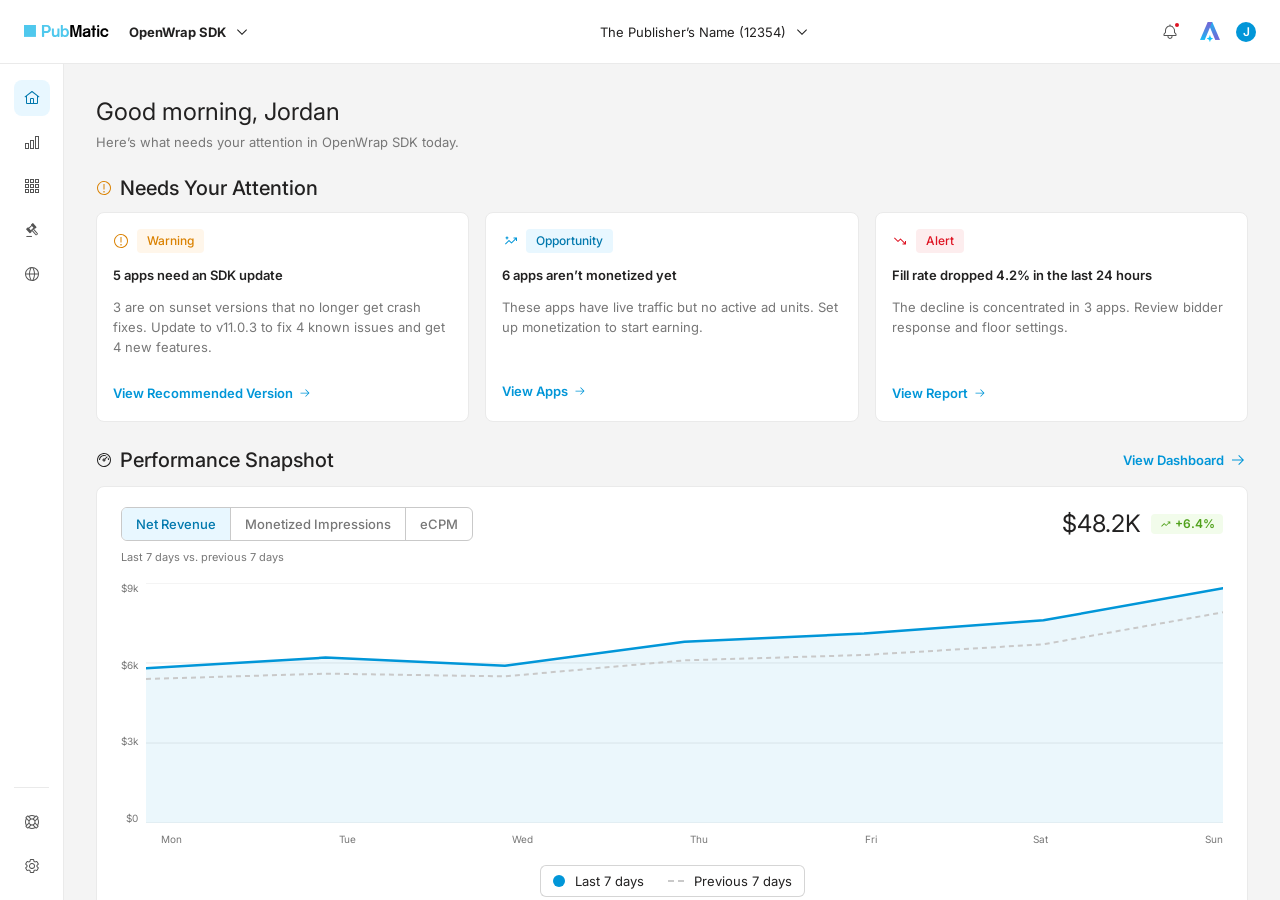
==== commit 1d64dfea: "Add files via upload" ====
--- a/index.html
+++ b/index.html
@@ -324,6 +324,7 @@
 })(window, document, 'https://snippet.maze.co/maze-universal-loader.js', '9abd2db5-4a2a-4b53-b220-8f7d677d7114');
 </script>
 <link rel="stylesheet" href="sdk-health.css">
+<link rel="stylesheet" href="sdk-health-v3.css">
 </head>
 <body>
 
@@ -341,6 +342,11 @@
   <symbol id="i-settings" viewBox="0 0 16 16"><path d="M13.5 8.37996C13.5 8.25496 13.5 8.12996 13.5 7.99996C13.5 7.86996 13.5 7.74496 13.5 7.61496L14.46 6.77496C14.637 6.61898 14.7531 6.40547 14.7879 6.17216C14.8226 5.93885 14.7738 5.70075 14.65 5.49996L13.47 3.49996C13.3823 3.34809 13.2562 3.22195 13.1044 3.13419C12.9526 3.04643 12.7804 3.00014 12.605 2.99996C12.4963 2.99913 12.3882 3.01601 12.285 3.04996L11.07 3.45996C10.8602 3.32056 10.6414 3.19529 10.415 3.08496L10.16 1.82496C10.1143 1.59476 9.98905 1.38798 9.80623 1.24081C9.62341 1.09364 9.39466 1.01546 9.16 1.01996H6.82C6.58535 1.01546 6.3566 1.09364 6.17378 1.24081C5.99096 1.38798 5.86573 1.59476 5.82 1.82496L5.565 3.08496C5.33697 3.19526 5.11649 3.32053 4.905 3.45996L3.715 3.02996C3.61065 3.00277 3.50259 2.99264 3.395 2.99996C3.21964 3.00014 3.04741 3.04643 2.89559 3.13419C2.74376 3.22195 2.61769 3.34809 2.53 3.49996L1.35 5.49996C1.2333 5.70045 1.18993 5.93529 1.22733 6.16424C1.26473 6.39319 1.38057 6.60202 1.555 6.75496L2.5 7.61996C2.5 7.74496 2.5 7.86996 2.5 7.99996C2.5 8.12996 2.5 8.25496 2.5 8.38496L1.555 9.22496C1.37564 9.37896 1.25663 9.59152 1.2191 9.82493C1.18158 10.0583 1.22795 10.2975 1.35 10.5L2.53 12.5C2.61769 12.6518 2.74376 12.778 2.89559 12.8657C3.04741 12.9535 3.21964 12.9998 3.395 13C3.50368 13.0008 3.61176 12.9839 3.715 12.95L4.93 12.54C5.13977 12.6794 5.35859 12.8046 5.585 12.915L5.84 14.175C5.88573 14.4052 6.01096 14.6119 6.19378 14.7591C6.3766 14.9063 6.60535 14.9845 6.84 14.98H9.2C9.43466 14.9845 9.66341 14.9063 9.84623 14.7591C10.029 14.6119 10.1543 14.4052 10.2 14.175L10.455 12.915C10.683 12.8047 10.9035 12.6794 11.115 12.54L12.325 12.95C12.4282 12.9839 12.5363 13.0008 12.645 13C12.8204 12.9998 12.9926 12.9535 13.1444 12.8657C13.2962 12.778 13.4223 12.6518 13.51 12.5L14.65 10.5C14.7667 10.2995 14.8101 10.0646 14.7727 9.83568C14.7353 9.60672 14.6194 9.3979 14.445 9.24496L13.5 8.37996ZM12.605 12L10.89 11.42C10.4885 11.76 10.0297 12.0258 9.535 12.205L9.18 14H6.82L6.465 12.225C5.97422 12.0407 5.51786 11.7754 5.115 11.44L3.395 12L2.215 9.99996L3.575 8.79996C3.48255 8.28239 3.48255 7.75253 3.575 7.23496L2.215 5.99996L3.395 3.99996L5.11 4.57996C5.51147 4.23991 5.97031 3.97409 6.465 3.79496L6.82 1.99996H9.18L9.535 3.77496C10.0258 3.95917 10.4821 4.22453 10.885 4.55996L12.605 3.99996L13.785 5.99996L12.425 7.19996C12.5175 7.71753 12.5175 8.24739 12.425 8.76496L13.785 9.99996L12.605 12Z" fill="currentColor"/><path d="M8 11C7.40666 11 6.82664 10.824 6.33329 10.4944C5.83995 10.1647 5.45543 9.69619 5.22837 9.14801C5.0013 8.59983 4.94189 7.99663 5.05765 7.41469C5.1734 6.83275 5.45913 6.2982 5.87868 5.87864C6.29824 5.45908 6.83279 5.17336 7.41473 5.0576C7.99668 4.94185 8.59988 5.00126 9.14805 5.22832C9.69623 5.45538 10.1648 5.8399 10.4944 6.33325C10.8241 6.8266 11 7.40662 11 7.99996C11.004 8.39504 10.9292 8.78695 10.7798 9.15274C10.6305 9.51853 10.4096 9.85084 10.1303 10.1302C9.85089 10.4096 9.51857 10.6304 9.15278 10.7798C8.787 10.9291 8.39508 11.004 8 11ZM8 5.99996C7.73568 5.9938 7.47285 6.04133 7.22741 6.13965C6.98198 6.23798 6.75904 6.38508 6.57208 6.57204C6.38512 6.75899 6.23803 6.98193 6.1397 7.22737C6.04137 7.4728 5.99385 7.73563 6 7.99996C5.99385 8.26429 6.04137 8.52712 6.1397 8.77255C6.23803 9.01799 6.38512 9.24092 6.57208 9.42788C6.75904 9.61484 6.98198 9.76193 7.22741 9.86026C7.47285 9.95859 7.73568 10.0061 8 9.99996C8.26433 10.0061 8.52716 9.95859 8.7726 9.86026C9.01803 9.76193 9.24097 9.61484 9.42793 9.42788C9.61489 9.24092 9.76198 9.01799 9.86031 8.77255C9.95864 8.52712 10.0062 8.26429 10 7.99996C10.0062 7.73563 9.95864 7.4728 9.86031 7.22737C9.76198 6.98193 9.61489 6.75899 9.42793 6.57204C9.24097 6.38508 9.01803 6.23798 8.7726 6.13965C8.52716 6.04133 8.26433 5.9938 8 5.99996Z" fill="currentColor"/></symbol>
   <symbol id="i-support" viewBox="0 0 16 16"><path d="M14.113 11.4061C14.6946 10.3651 15 9.19256 15 8.00013C15 6.80769 14.6946 5.63511 14.113 4.59413L14.207 4.50013C14.3943 4.31246 14.4994 4.05819 14.4994 3.7931C14.4994 3.52801 14.3943 3.27374 14.207 3.08608L12.9142 1.79308C12.7265 1.60589 12.4722 1.50077 12.2071 1.50077C11.942 1.50077 11.6877 1.60589 11.5 1.79308L11.4061 1.88683C10.3651 1.3053 9.1925 1 8.00005 1C6.80761 1 5.63502 1.3053 4.59398 1.88683L4.49998 1.79308C4.31229 1.60584 4.058 1.50069 3.79288 1.50069C3.52776 1.50069 3.27347 1.60584 3.08578 1.79308L1.79293 3.08608C1.6057 3.27374 1.50055 3.52801 1.50055 3.7931C1.50055 4.05819 1.6057 4.31246 1.79293 4.50013L1.88683 4.59388C1.3053 5.63498 1 6.80762 1 8.00013C1 9.19263 1.3053 10.3653 1.88683 11.4064L1.79293 11.5001C1.6057 11.6878 1.50055 11.9421 1.50055 12.2072C1.50055 12.4722 1.6057 12.7265 1.79293 12.9142L3.08578 14.2072C3.27345 14.3945 3.52775 14.4996 3.79288 14.4996C4.05801 14.4996 4.31231 14.3945 4.49998 14.2072L4.59398 14.1132C5.635 14.6947 6.80757 15.0001 8.00002 15.0001C9.19247 15.0002 10.3651 14.6949 11.4061 14.1134L11.5 14.2072C11.6877 14.3945 11.942 14.4996 12.2071 14.4996C12.4722 14.4996 12.7265 14.3945 12.9142 14.2072L14.207 12.9142C14.3943 12.7265 14.4994 12.4722 14.4994 12.2072C14.4994 11.9421 14.3943 11.6878 14.207 11.5001L14.113 11.4061ZM14 8.00013C13.9997 8.92524 13.7849 9.8377 13.3727 10.6659L11.4253 8.71838C11.5249 8.24472 11.5249 7.75553 11.4253 7.28188L13.3727 5.33438C13.7849 6.16255 13.9997 7.07501 14 8.00013ZM13.5 3.79308L11.0327 6.26038C10.7231 5.7231 10.2772 5.27709 9.73998 4.96743L12.2071 2.50013L13.5 3.79308ZM7.99998 10.5001C7.50553 10.5001 7.02218 10.3535 6.61105 10.0788C6.19993 9.8041 5.8795 9.41365 5.69028 8.95683C5.50106 8.50002 5.45155 7.99735 5.54802 7.5124C5.64448 7.02745 5.88258 6.58199 6.23221 6.23236C6.58184 5.88273 7.0273 5.64463 7.51225 5.54816C7.99721 5.4517 8.49987 5.50121 8.95669 5.69043C9.4135 5.87965 9.80395 6.20008 10.0787 6.6112C10.3534 7.02232 10.5 7.50567 10.5 8.00013C10.4992 8.66294 10.2356 9.29838 9.76691 9.76706C9.29823 10.2357 8.66279 10.4994 7.99998 10.5001ZM10.6577 2.63538L8.71823 4.57483C8.24458 4.47523 7.75538 4.47523 7.28173 4.57483L5.34228 2.63538C6.17134 2.23603 7.07975 2.02864 7.99998 2.02864C8.92021 2.02864 9.82861 2.23603 10.6577 2.63538ZM3.79293 2.50013L6.26023 4.96743C5.72295 5.27708 5.27694 5.72309 4.96728 6.26038L2.49998 3.79308L3.79293 2.50013ZM1.99998 8.00013C2.0003 7.07507 2.21502 6.16268 2.62728 5.33458L4.57468 7.28188C4.47508 7.75553 4.47508 8.24472 4.57468 8.71838L2.62728 10.6657C2.21502 9.83757 2.0003 8.92518 1.99998 8.00013ZM3.79283 13.5001L2.49998 12.2072L4.96728 9.74013C5.27691 10.2774 5.72293 10.7234 6.26023 11.0331L3.79283 13.5001ZM5.34228 13.3651L7.28173 11.4257C7.75538 11.5253 8.24458 11.5253 8.71823 11.4257L10.6577 13.3651C9.82861 13.7645 8.92021 13.9719 7.99998 13.9719C7.07975 13.9719 6.17134 13.7645 5.34228 13.3651ZM12.2073 13.5001L9.73998 11.0328C10.2771 10.7232 10.7231 10.2773 11.0327 9.74013L13.5 12.2072L12.2073 13.5001Z" fill="currentColor"/></symbol>
   <symbol id="i-warning-1" viewBox="0 0 16 16"><path d="M8 1C6.61553 1 5.26216 1.41054 4.11101 2.17971C2.95987 2.94888 2.06266 4.04213 1.53285 5.32122C1.00303 6.6003 0.86441 8.00776 1.13451 9.36563C1.4046 10.7235 2.07129 11.9708 3.05026 12.9497C4.02922 13.9287 5.2765 14.5954 6.63437 14.8655C7.99224 15.1356 9.3997 14.997 10.6788 14.4672C11.9579 13.9373 13.0511 13.0401 13.8203 11.889C14.5895 10.7378 15 9.38447 15 8C15 6.14348 14.2625 4.36301 12.9497 3.05025C11.637 1.7375 9.85652 1 8 1ZM8 14C6.81332 14 5.65328 13.6481 4.66658 12.9888C3.67989 12.3295 2.91085 11.3925 2.45673 10.2961C2.0026 9.19974 1.88378 7.99334 2.11529 6.82946C2.3468 5.66557 2.91825 4.59647 3.75736 3.75736C4.59648 2.91824 5.66558 2.3468 6.82946 2.11529C7.99335 1.88378 9.19975 2.0026 10.2961 2.45672C11.3925 2.91085 12.3295 3.67988 12.9888 4.66658C13.6481 5.65327 14 6.81331 14 8C14 9.5913 13.3679 11.1174 12.2426 12.2426C11.1174 13.3679 9.5913 14 8 14Z" fill="currentColor"/><path d="M8.5 4H7.5V9.5H8.5V4Z" fill="currentColor"/><path d="M8 11C7.85167 11 7.70666 11.044 7.58333 11.1264C7.45999 11.2088 7.36386 11.3259 7.30709 11.463C7.25033 11.6 7.23548 11.7508 7.26441 11.8963C7.29335 12.0418 7.36478 12.1754 7.46967 12.2803C7.57456 12.3852 7.7082 12.4566 7.85369 12.4856C7.99917 12.5145 8.14997 12.4997 8.28701 12.4429C8.42406 12.3861 8.54119 12.29 8.6236 12.1667C8.70602 12.0433 8.75 11.8983 8.75 11.75C8.75 11.5511 8.67098 11.3603 8.53033 11.2197C8.38968 11.079 8.19892 11 8 11Z" fill="currentColor"/></symbol>
+  <symbol id="i-warning-filled" viewBox="0 0 16 16"><path d="M8 1C4.15 1 1 4.15 1 8C1 11.85 4.15 15 8 15C11.85 15 15 11.85 15 8C15 4.15 11.85 1 8 1ZM7.45 4H8.55V9.5H7.45V4ZM8 12.5C7.6 12.5 7.25 12.15 7.25 11.75C7.25 11.35 7.6 11 8 11C8.4 11 8.75 11.35 8.75 11.75C8.75 12.15 8.4 12.5 8 12.5Z" fill="currentColor"/></symbol>
+  <symbol id="i-external-link" viewBox="0 0 16 16"><path d="M10 2V1H15V6H14V2.707L9.707 7L9 6.293L13.293 2H10Z" fill="currentColor"/><path d="M2.29329 13.7067C2.48075 13.8942 2.73489 13.9996 3 14H13C13.2651 13.9996 13.5193 13.8942 13.7067 13.7067C13.8942 13.5193 13.9996 13.2651 14 13V8H13V13H3V3H8V2H3C2.73489 2.00036 2.48075 2.10583 2.29329 2.29329C2.10583 2.48075 2.00036 2.73489 2 3V13C2.00036 13.2651 2.10583 13.5193 2.29329 13.7067Z" fill="currentColor"/></symbol>
+  <symbol id="i-rewarded-video" viewBox="0 0 16 16"><path d="M6.75 13C7.16421 13 7.5 12.6642 7.5 12.25C7.5 11.8358 7.16421 11.5 6.75 11.5C6.33579 11.5 6 11.8358 6 12.25C6 12.6642 6.33579 13 6.75 13Z" fill="currentColor"/><path d="M13.5001 5.50635C13.5029 4.12706 12.5648 2.92359 11.2266 2.58958C9.88836 2.25557 8.49481 2.87709 7.84913 4.09593C7.20346 5.31477 7.47206 6.81682 8.50012 7.73635V11.5064L10.5001 10.5601L12.5001 11.5064V7.73635C13.1359 7.1694 13.4997 6.35819 13.5001 5.50635ZM11.5001 9.92635L10.5001 9.453L9.50012 9.92635V8.33135C10.1464 8.56475 10.8539 8.56475 11.5001 8.33135V9.92635ZM10.5001 7.50635C9.39555 7.50635 8.50012 6.61092 8.50012 5.50635C8.50012 4.40178 9.39555 3.50635 10.5001 3.50635C11.6047 3.50635 12.5001 4.40178 12.5001 5.50635C12.4989 6.61041 11.6042 7.50511 10.5001 7.50635Z" fill="currentColor"/><path d="M10 15H3.5C2.94798 14.9994 2.50063 14.552 2.5 14V2C2.50063 1.44798 2.94798 1.00063 3.5 1H10V2H3.5V14H10V12H11V14C10.9994 14.552 10.552 14.9994 10 15Z" fill="currentColor"/></symbol>
+  <symbol id="i-in-feed-native" viewBox="0 0 16 16"><path d="M13 5V11C13 11.5523 12.5523 12 12 12H4C3.44772 12 3 11.5523 3 11V5C3 4.44772 3.44772 4 4 4H12C12.5523 4 13 4.44772 13 5Z" fill="currentColor"/><path d="M12 14V16H11V14H5V16H4V14C4 13.4477 4.44772 13 5 13H11C11.5523 13 12 13.4477 12 14Z" fill="currentColor"/><path d="M12 0V2C12 2.55228 11.5523 3 11 3H5C4.44772 3 4 2.55228 4 2V0H5V2H11V0H12Z" fill="currentColor"/></symbol>
+  <symbol id="i-lazy-load" viewBox="0 0 16 16"><path d="M8.5 5.5H7.5V10H8.5V5.5Z" fill="currentColor"/><path d="M9.5 1H6.5V2H9.5V1Z" fill="currentColor"/><path d="M14 4.5L13.29 3.795L12.165 4.92C11.2441 3.85652 9.94887 3.18872 8.54842 3.05535C7.14796 2.92199 5.74997 3.33332 4.6449 4.20387C3.53982 5.07443 2.81264 6.33727 2.61443 7.73003C2.41622 9.12278 2.76223 10.5384 3.58056 11.6826C4.3989 12.8269 5.62664 13.6119 7.0087 13.8746C8.39075 14.1372 9.82086 13.8572 11.0019 13.0929C12.1829 12.3285 13.024 11.1385 13.3505 9.77016C13.677 8.40178 13.4637 6.96022 12.755 5.745L14 4.5ZM8 13C7.10998 13 6.23996 12.7361 5.49993 12.2416C4.75991 11.7471 4.18314 11.0443 3.84254 10.2221C3.50195 9.39981 3.41283 8.49501 3.58647 7.62209C3.7601 6.74918 4.18868 5.94736 4.81802 5.31802C5.44736 4.68868 6.24918 4.2601 7.12209 4.08647C7.99501 3.91283 8.89981 4.00195 9.72208 4.34254C10.5443 4.68314 11.2471 5.25991 11.7416 5.99993C12.2361 6.73995 12.5 7.60998 12.5 8.5C12.5 9.69347 12.0259 10.8381 11.182 11.682C10.3381 12.5259 9.19347 13 8 13Z" fill="currentColor"/></symbol>
   <symbol id="i-error-filled" viewBox="0 0 16 16"><path d="M8.00001 0.99989C7.07916 0.99418 6.16634 1.17134 5.31449 1.5211C4.46263 1.87086 3.68869 2.38626 3.03754 3.03741C2.38639 3.68856 1.87099 4.46251 1.52123 5.31436C1.17146 6.16622 0.994302 7.07904 1.00001 7.99989C0.994302 8.92074 1.17146 9.83356 1.52123 10.6854C1.87099 11.5373 2.38639 12.3112 3.03754 12.9624C3.68869 13.6135 4.46263 14.1289 5.31449 14.4787C6.16634 14.8284 7.07916 15.0056 8.00001 14.9999C8.92086 15.0056 9.83368 14.8284 10.6855 14.4787C11.5374 14.1289 12.3113 13.6135 12.9625 12.9624C13.6136 12.3112 14.129 11.5373 14.4788 10.6854C14.8286 9.83356 15.0057 8.92074 15 7.99989C15.0057 7.07904 14.8286 6.16622 14.4788 5.31436C14.129 4.46251 13.6136 3.68856 12.9625 3.03741C12.3113 2.38626 11.5374 1.87086 10.6855 1.5211C9.83368 1.17134 8.92086 0.99418 8.00001 0.99989ZM10.7225 11.4999L4.50001 5.27774L5.27786 4.49989L11.5 10.7223L10.7225 11.4999Z" fill="currentColor"/></symbol>
   <symbol id="i-information" viewBox="0 0 16 16"><path d="M8.5 11V7H6.5V8H7.5V11H6V12H10V11H8.5Z" fill="currentColor"/><path d="M8 4C7.85167 4 7.70666 4.04399 7.58333 4.1264C7.45999 4.20881 7.36386 4.32595 7.30709 4.46299C7.25033 4.60004 7.23548 4.75084 7.26441 4.89632C7.29335 5.04181 7.36478 5.17544 7.46967 5.28033C7.57456 5.38522 7.7082 5.45665 7.85369 5.48559C7.99917 5.51453 8.14997 5.49968 8.28701 5.44291C8.42406 5.38615 8.54119 5.29002 8.6236 5.16668C8.70602 5.04334 8.75 4.89834 8.75 4.75C8.75 4.55109 8.67098 4.36033 8.53033 4.21967C8.38968 4.07902 8.19892 4 8 4Z" fill="currentColor"/><path d="M8 15C6.61553 15 5.26216 14.5895 4.11101 13.8203C2.95987 13.0511 2.06266 11.9579 1.53285 10.6788C1.00303 9.3997 0.86441 7.99224 1.13451 6.63437C1.4046 5.2765 2.07129 4.02922 3.05026 3.05026C4.02922 2.07129 5.2765 1.4046 6.63437 1.13451C7.99224 0.86441 9.3997 1.00303 10.6788 1.53285C11.9579 2.06266 13.0511 2.95987 13.8203 4.11101C14.5895 5.26216 15 6.61553 15 8C15 9.85652 14.2625 11.637 12.9497 12.9497C11.637 14.2625 9.85652 15 8 15ZM8 2C6.81332 2 5.65328 2.3519 4.66658 3.01119C3.67989 3.67047 2.91085 4.60755 2.45673 5.7039C2.0026 6.80026 1.88378 8.00666 2.11529 9.17054C2.3468 10.3344 2.91825 11.4035 3.75736 12.2426C4.59648 13.0818 5.66558 13.6532 6.82946 13.8847C7.99335 14.1162 9.19975 13.9974 10.2961 13.5433C11.3925 13.0892 12.3295 12.3201 12.9888 11.3334C13.6481 10.3467 14 9.18669 14 8C14 6.4087 13.3679 4.88258 12.2426 3.75736C11.1174 2.63214 9.5913 2 8 2Z" fill="currentColor"/></symbol>
   <symbol id="i-information-filled" viewBox="0 0 16 16"><path d="M8 1C6.61553 1 5.26216 1.41054 4.11101 2.17971C2.95987 2.94888 2.06266 4.04213 1.53285 5.32122C1.00303 6.6003 0.86441 8.00776 1.13451 9.36563C1.4046 10.7235 2.07129 11.9708 3.05026 12.9497C4.02922 13.9287 5.2765 14.5954 6.63437 14.8655C7.99224 15.1356 9.3997 14.997 10.6788 14.4672C11.9579 13.9373 13.0511 13.0401 13.8203 11.889C14.5895 10.7378 15 9.38447 15 8C15 6.14348 14.2625 4.36301 12.9497 3.05025C11.637 1.7375 9.85652 1 8 1ZM8 4C8.14834 4 8.29334 4.04399 8.41668 4.1264C8.54002 4.20881 8.63615 4.32594 8.69291 4.46299C8.74968 4.60003 8.76453 4.75083 8.73559 4.89632C8.70665 5.0418 8.63522 5.17544 8.53033 5.28033C8.42544 5.38522 8.29181 5.45665 8.14632 5.48559C8.00083 5.51453 7.85004 5.49968 7.71299 5.44291C7.57595 5.38614 7.45881 5.29001 7.3764 5.16668C7.29399 5.04334 7.25 4.89834 7.25 4.75C7.25 4.55109 7.32902 4.36032 7.46967 4.21967C7.61033 4.07902 7.80109 4 8 4ZM10 12.0625H6V10.9375H7.4375V8.0625H6.5V6.9375H8.5625V10.9375H10V12.0625Z" fill="currentColor"/></symbol>
@@ -537,7 +543,7 @@
                 <span class="chip chip-warn">Warning</span>
               </div>
               <h3>5 apps need an SDK update</h3>
-              <p>3 are on sunset versions that no longer get crash fixes. Update to v11.0.3 to fix 4 known issues and get 3 new capabilities.</p>
+              <p>3 are on sunset versions that no longer get crash fixes. Update to v11.0.3 to fix 4 known issues and get 4 new features.</p>
               <div class="spacer"></div>
               <button class="attn-cta" id="reviewVersionsBtn">View Recommended Version <svg class="ic s12"><use href="#i-arrow-right"/></svg></button>
             </div>
@@ -717,7 +723,7 @@
       var open=sub.hidden; sub.hidden=!open; g.setAttribute('aria-expanded', String(open));
     }); }
 
-    /* ---- SDK Version Health: same modal as dashboard-v2 (lives in sdk-health.js) ---- */
+    /* ---- SDK Version Health: same modal as dashboard-v3 (sdk-health.js + sdk-health-v3.js) ---- */
     var apps=[
       ['Angry Birds 2',472815,3,4210338,9120544,2.11,58.4,72.1,'ios'],
       ['Bad Piggies',407524,1,3880112,8540221,2.05,56.9,70.4,'android'],
@@ -803,5 +809,6 @@
   })();
 </script>
 <script src="sdk-health.js"></script>
+<script src="sdk-health-v3.js"></script>
 </body>
 </html>
--- a/sdk-health-v3.css
+++ b/sdk-health-v3.css
@@ -0,0 +1,119 @@
+/* Update OpenWrap SDK modal, v3: summary, installed-vs-recommended table, tabs. Builds on sdk-health.css; Helios tokens only. */
+.v3-body{display:flex;flex-direction:column;gap:20px;}
+.v3-k{font-size:11px;line-height:16px;font-weight:600;color:var(--text-alt);}
+.v3-v{display:flex;align-items:center;gap:8px;font-size:20px;line-height:24px;font-weight:500;font-variant-numeric:tabular-nums;}
+.v3-s{font-size:11px;line-height:16px;color:var(--text-alt);}
+
+/* Recommended version card (same anatomy as the v2 card): three reasons divided by hairlines, no inner boxes */
+.v3-rec{gap:12px;}
+.v3-whys{display:grid;grid-template-columns:repeat(3,minmax(0,1fr));border-top:1px solid var(--gray-40);padding-top:12px;}
+.v3-why{display:flex;flex-direction:column;min-width:0;padding:0 24px;}
+.v3-why:first-child{padding-left:0;}
+.v3-why + .v3-why{border-left:1px solid var(--gray-40);}
+.v3-why .rec-cap{margin-bottom:0;}
+.v3-flist{margin:4px 0 0;padding-left:18px;display:flex;flex-direction:column;gap:4px;color:var(--text-primary);}
+.v3-why .rec-l{display:flex;align-items:center;gap:6px;}
+.v3-per{font-size:13px;line-height:20px;color:var(--text-alt);margin-left:2px;}
+.v3-why .rec-n{align-items:baseline;gap:2px;}
+.v3-why .tip-wrap{display:inline-flex;}
+.v3-why .tip-btn{display:inline-flex;align-items:center;}
+.v3-cmp .m-sec-title{margin:0;}
+
+/* Installed vs. recommended, styled like the v2 comparison: light one-line header, equal columns, regular-weight values,
+   44px rows, the recommended column marked only by a tint */
+.v3-cmp{display:flex;flex-direction:column;gap:8px;}
+.v3-ba{table-layout:fixed;}
+.v3-ba th:first-child,.v3-ba td:first-child{width:200px;}
+.v3-ba thead th{white-space:normal;}
+.v3-ba thead th .cmp-s{margin-left:6px;}
+.v3-ba tbody td{height:44px;padding:8px 16px;white-space:nowrap;}
+.v3-ba tbody td:first-child{white-space:normal;}
+.v3-ba tbody td.is-rec{background:var(--brand-10);}
+.v3-recval{display:inline-flex;align-items:center;gap:8px;}
+.v3-val{display:inline-block;min-width:44px;font-variant-numeric:tabular-nums;}   /* fixed slot so chips line up */
+.v3-st{display:inline-flex;align-items:center;gap:6px;}
+.v3-st + .v3-st{margin-left:16px;}
+.v3-st.ok .ic{color:var(--green-80);} .v3-st.warn .ic{color:var(--orange-80);} .v3-st.err .ic{color:var(--red-80);}
+/* Change chip (Helios Change Indicator styling, sign instead of arrow): green = better, red = worse */
+.v3-chip{display:inline-flex;align-items:center;gap:4px;padding:2px 8px;border-radius:var(--radius-sm);font-size:10px;font-weight:600;line-height:16px;}
+.v3-chip.is-good{background:var(--green-20);color:var(--green-80);}
+.v3-chip.is-bad{background:var(--red-20);color:var(--red-80);}
+/* Tooltips beside a row label */
+.v3-subline{display:inline-flex;align-items:center;gap:4px;margin-left:6px;vertical-align:baseline;}
+.v3-subline .cmp-s{margin-left:0;}
+.v3-ba .tip-wrap{display:inline-flex;}
+.v3-ba .tip-btn{display:inline-flex;align-items:center;}
+.v3-ba .tip-wrap .ic{width:14px;height:14px;}
+.v3-ba .tip{white-space:normal;font-weight:400;}
+
+.v3-more{margin-top:-2px;align-self:center;}
+
+/* Tabs (Helios Tab: 13px, active brand text + 2px underline, hairline under the row), with a count badge */
+.v3-tabs{display:flex;gap:24px;border-bottom:1px solid var(--gray-40);margin-top:4px;}
+.v3-tabs button{display:inline-flex;align-items:center;gap:6px;background:none;border:none;border-bottom:2px solid transparent;margin-bottom:-1px;
+  padding:8px 0;font:inherit;color:var(--text-primary);cursor:pointer;}
+.v3-tabs button[aria-selected="true"]{color:var(--brand-80);border-bottom-color:var(--brand-80);font-weight:500;}
+.v3-tabs button:hover{color:var(--brand-80);}
+.v3-cnt{display:inline-flex;align-items:center;justify-content:center;min-width:18px;height:16px;padding:0 4px;border-radius:var(--radius-sm);
+  background:var(--gray-40);color:var(--text-primary);font-size:11px;line-height:16px;font-weight:600;font-variant-numeric:tabular-nums;}
+.v3-tabs button[aria-selected="true"] .v3-cnt{background:var(--brand-20);color:var(--text-secondary);}
+.v3-panel{min-height:200px;margin-top:-4px;}
+.v3-sh{display:flex;align-items:center;gap:12px;margin-bottom:12px;flex-wrap:wrap;}
+.v3-sh > :last-child:not(:first-child){margin-left:auto;}
+.v3-lead{margin:0;color:var(--text-alt);}
+
+/* What's New */
+.v3-feats{list-style:none;margin:0;padding:0;display:grid;grid-template-columns:repeat(2,minmax(0,1fr));column-gap:32px;}
+.v3-feats li{display:flex;gap:12px;padding:12px 0;border-bottom:1px solid var(--gray-40);}
+.v3-fic{width:32px;height:32px;border-radius:50%;background:var(--brand-20);color:var(--brand-100);display:flex;align-items:center;justify-content:center;flex:none;}
+.v3-ft{flex:1;min-width:0;}
+.v3-fn{display:flex;align-items:center;gap:8px;font-weight:600;}
+.v3-ft p{margin:2px 0 0;}
+.v3-fit{margin-top:4px;font-size:11px;line-height:16px;color:var(--text-alt);}
+
+/* Release Notes timeline (neutral, like the version gap track) */
+.v3-tl{list-style:none;margin:0;padding:0;}
+.v3-tl > li{position:relative;padding:0 0 16px 28px;}
+.v3-tl > li::before{content:"";position:absolute;left:5px;top:16px;bottom:-2px;width:2px;background:var(--gray-40);}
+.v3-tl > li:last-child::before{display:none;}
+.v3-dot{position:absolute;left:0;top:4px;width:12px;height:12px;border-radius:50%;border:2px solid var(--gray-60);background:var(--surface);box-sizing:border-box;}
+.v3-tl > li.is-rec .v3-dot{border-color:var(--brand-80);background:var(--brand-80);}
+.v3-tl > li.is-cur .v3-dot{border-color:var(--gray-90);}
+.v3-tlh{display:flex;align-items:center;gap:8px;flex-wrap:wrap;}
+.v3-tlh b{font-weight:600;font-variant-numeric:tabular-nums;}
+.v3-rnd{color:var(--text-alt);}
+.v3-here{display:inline-flex;align-items:center;gap:6px;flex-wrap:wrap;font-size:11px;line-height:16px;color:var(--text-alt);}
+.v3-hereapp{display:inline-flex;align-items:center;gap:4px;color:var(--text-primary);font-weight:500;}
+.v3-hereapp .app-ico{width:16px;height:16px;border-radius:4px;}
+.v3-notes{list-style:none;margin:0;padding:6px 0 0;display:flex;flex-direction:column;gap:6px;}
+.v3-notes li{display:flex;align-items:flex-start;gap:8px;}
+.v3-nt{flex:none;min-width:96px;justify-content:center;}
+
+/* Copy Summary: after copying, shows as a disabled button with a check */
+#v3Copy{white-space:nowrap;}
+#v3Copy:disabled{background:var(--gray-40);border-color:var(--gray-40);color:var(--text-disabled);cursor:default;}   /* Helios secondary, disabled */
+#v3Copy:disabled .ic{color:var(--green-80);}
+.v3-sr{position:absolute;width:1px;height:1px;overflow:hidden;clip:rect(0 0 0 0);}
+/* Footer: prototype scenario switch (not part of the product UI) */
+.v3-proto{display:flex;align-items:center;gap:8px;font-size:11px;line-height:16px;color:var(--text-alt);}
+.v3-seg{display:inline-flex;border:1px solid var(--border);border-radius:var(--radius-md);overflow:hidden;}
+.v3-seg button{border:none;background:var(--surface);padding:6px 12px;font:inherit;font-size:13px;line-height:20px;color:var(--text-alt);cursor:pointer;}
+.v3-seg button + button{border-left:1px solid var(--border);}
+.v3-seg button[aria-pressed="true"]{background:var(--brand-20);color:var(--text-secondary);font-weight:600;}
+
+/* Narrower windows: the table wraps inside the modal instead of scrolling sideways */
+@media (max-width:960px){
+  .m-tbl table.v3-ba{min-width:0;}
+  .v3-ba th:first-child,.v3-ba td:first-child{width:30%;}
+  .v3-ba tbody td{white-space:normal;}
+  .v3-ba .v3-subline,.v3-ba thead th .cmp-s{display:flex;margin:2px 0 0;}
+  .v3-st + .v3-st{margin-left:0;}
+  .v3-ba td .v3-st{display:flex;margin:2px 0;}
+  .v3-recval{flex-wrap:wrap;gap:4px 8px;}
+}
+@media (max-width:900px){
+  .v3-whys{grid-template-columns:1fr;}
+  .v3-why{padding:12px 0 0;}
+  .v3-why + .v3-why{border-left:none;border-top:1px solid var(--gray-40);margin-top:12px;}
+  .v3-feats{grid-template-columns:1fr;}
+}
